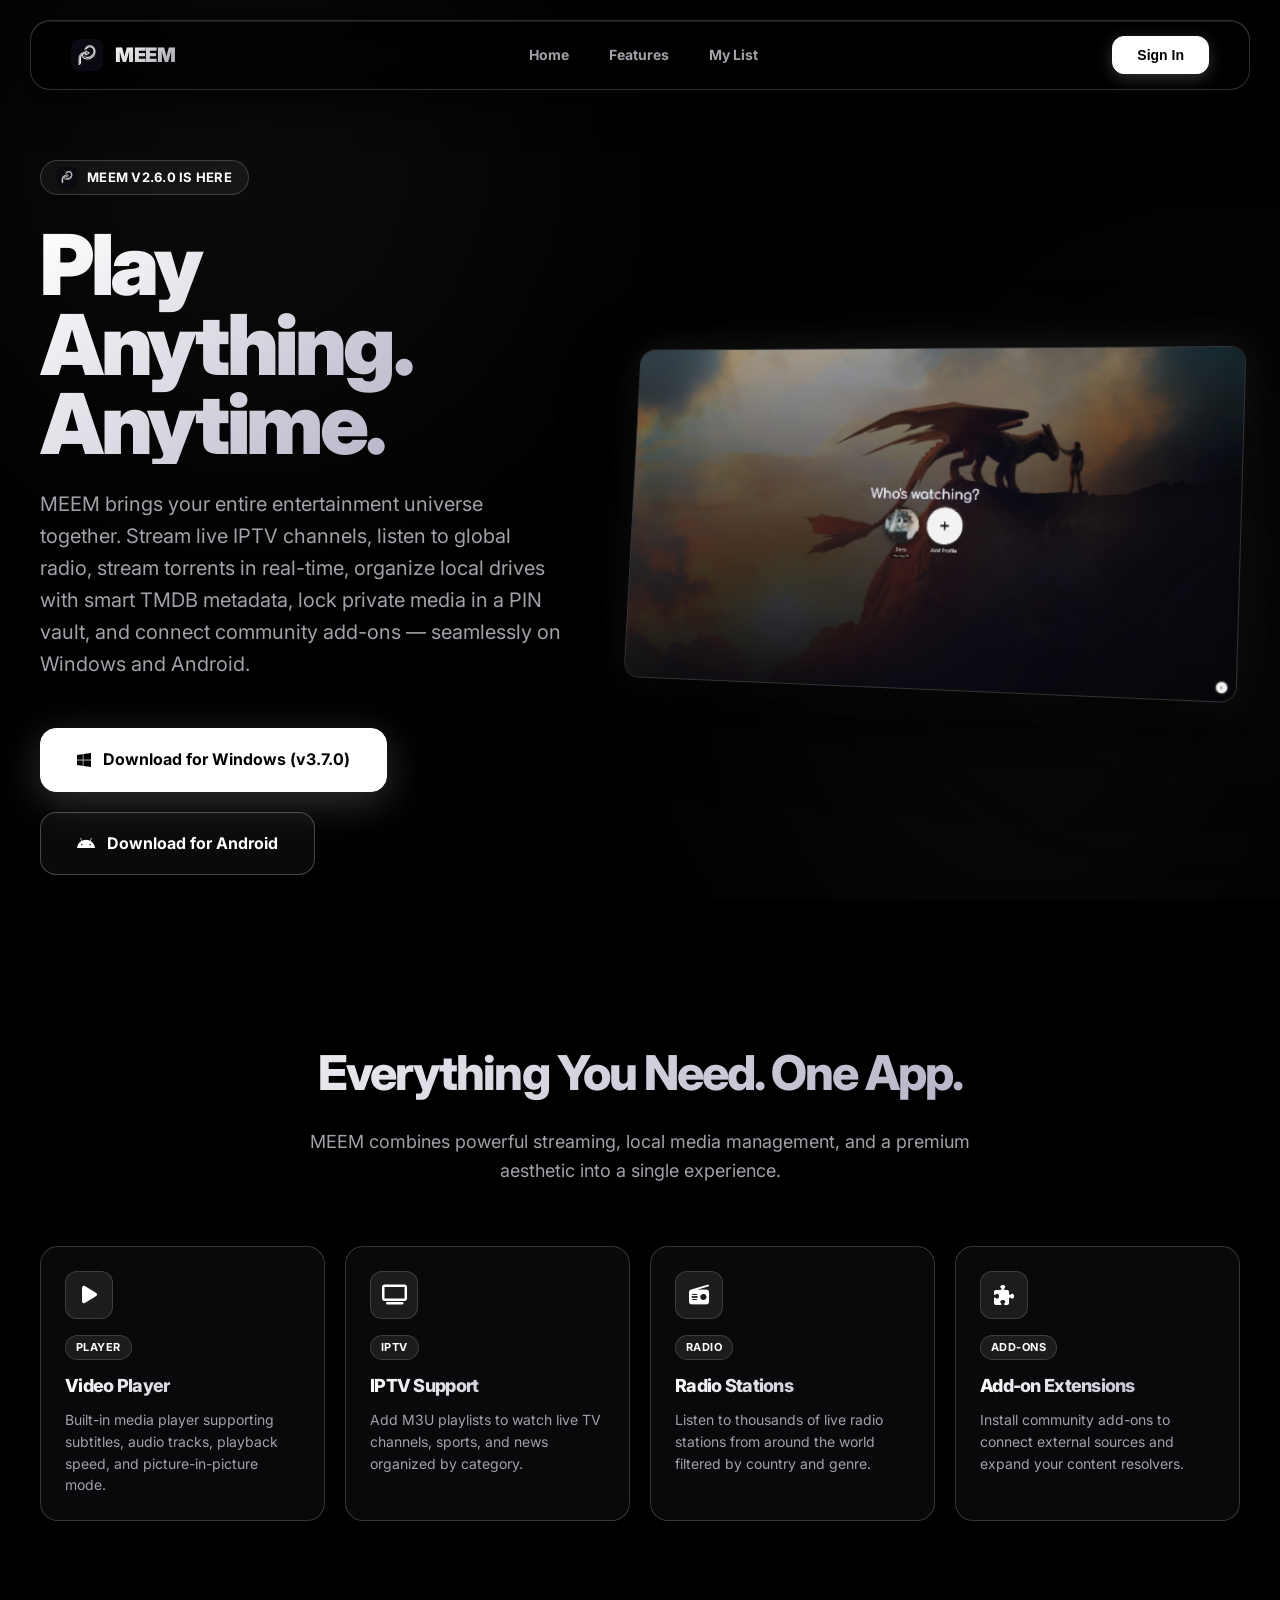
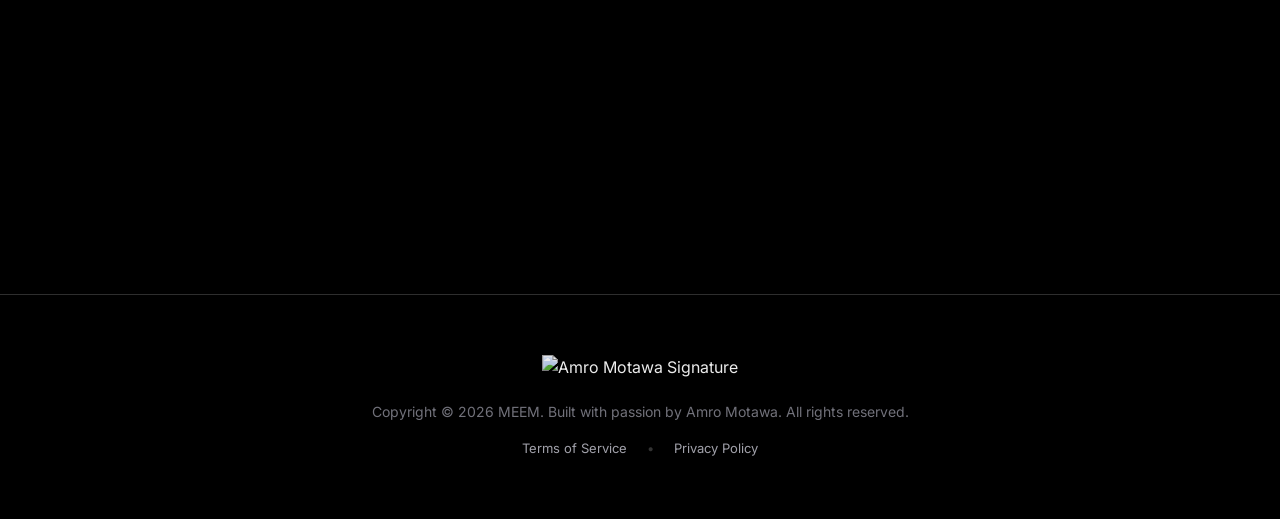
==== index.html @ bf24255a "chore: bump download links to v3.7.0" ====
<!DOCTYPE html>
<html lang="en">
<head>
  <meta charset="UTF-8">
  <meta name="viewport" content="width=device-width, initial-scale=1.0">
  <title>MEEM — Play Anything. Anytime.</title>
  <meta name="description" content="MEEM is the ultimate personal media hub. Play Anything. Anytime. Stream torrents, discover trending content, manage your local library, and watch anime — all in one premium interface. Download now for Windows and Android.">
  <meta name="robots" content="index, follow">
  
  <!-- Fonts -->
  <link rel="preconnect" href="https://fonts.googleapis.com">
  <link rel="preconnect" href="https://fonts.gstatic.com" crossorigin>
  <link href="https://fonts.googleapis.com/css2?family=Inter:wght@400;500;600;700;800;900&display=swap" rel="stylesheet">
  
  <!-- Icons -->
  <link rel="stylesheet" href="https://cdnjs.cloudflare.com/ajax/libs/font-awesome/6.4.0/css/all.min.css">
  
  <!-- Favicon -->
  <link rel="icon" type="image/x-icon" href="imgs/favicon.ico">
  
  <!-- Styles -->
  <link rel="stylesheet" href="style.css">
  <!-- Supabase JS Library -->
  <script src="https://cdn.jsdelivr.net/npm/@supabase/supabase-js@2"></script>
</head>
<body>

  <!-- Navigation Bar -->
  <nav class="main-nav">
    <div class="container nav-container">
      <div class="nav-brand" id="nav-brand" style="cursor: pointer;">
        <img src="imgs/appicon.png" alt="MEEM Logo" class="nav-logo">
        <span>MEEM</span>
      </div>
      <div class="nav-links" id="nav-links">
        <a href="#hero">Home</a>
        <a href="#features">Features</a>
        <a href="#mylist-section" id="nav-mylist-link">My List</a>
        <a href="#addons-section" id="nav-addons-link" style="display: none;">Addons</a>
        <a href="#admin-panel-section" id="nav-admin-link" style="display: none;">Admin Panel</a>
      </div>
      <div class="nav-auth" id="nav-auth-container">
        <button class="btn-nav-primary" id="btn-login-nav">Sign In</button>
      </div>
    </div>
  </nav>

  <!-- Background Mesh -->
  <div class="background-canvas">
    <div class="blob blob-1"></div>
    <div class="blob blob-2"></div>
    <div class="blob blob-3"></div>
  </div>

  <!-- Hero Section -->
  <section class="hero" id="hero">
    <div class="container hero-container">
      <div class="hero-content">
        <div class="app-badge">
          <img src="imgs/appicon.png" alt="MEEM Logo" class="badge-icon">
          <span id="app-version-badge">MEEM V2.6.0 IS HERE</span>
        </div>
        <h1 class="hero-title">Play Anything.<br>Anytime.</h1>
        <p class="hero-subtitle">
          MEEM brings your entire entertainment universe together. Stream live IPTV channels, listen to global radio, stream torrents in real-time, organize local drives with smart TMDB metadata, lock private media in a PIN vault, and connect community add-ons — seamlessly on Windows and Android.
        </p>
        
        <div class="hero-actions">
          <a href="https://github.com/amromotaw3/MEEM-Landing/releases/download/v3.7.0/MEEM-Setup-3.7.0.exe" class="btn btn-primary download-link" id="download-win">
            <i class="fa-brands fa-windows"></i> Download for Windows (v3.7.0)
          </a>
          <a href="https://github.com/amromotaw3/MEEM-Landing/releases/download/v3.7.0/MEEM-3.7.0.apk" class="btn btn-secondary download-link" id="download-android">
            <i class="fa-brands fa-android"></i>
            Download for Android
          </a>
        </div>
      </div>
      
      <div class="hero-visual">
        <div class="dashboard-showcase">
          <div class="showcase-glow"></div>
          
          <div class="showcase-screen" id="showcase-screen">
            <!-- Desktop Screen View -->
            <div class="screen-view active" id="view-desktop">
              <img src="imgs/Screenshot 2026.png" id="app-screenshot" alt="MediaVault Desktop Interface" class="app-screenshot">
              <div class="screen-reflection"></div>
            </div>
            
            <!-- Mobile Screen View -->
            <div class="screen-view" id="view-mobile" style="display: none;">
              <div class="mobile-frame-container">
                <img src="imgs/mobile_image.png" alt="MediaVault Mobile Interface" class="mobile-screenshot">
                <div class="screen-reflection"></div>
              </div>
            </div>
          </div>
          
          <!-- decorative visuals removed to simplify hero -->
        </div>
      </div>
    </div>
  </section>

  <!-- Features Section -->
  <section class="features" id="features">
    <div class="container">
      <div class="section-header">
        <h2 class="section-title">Everything You Need. One App.</h2>
        <p class="section-desc">MEEM combines powerful streaming, local media management, and a premium aesthetic into a single experience.</p>
      </div>

      <div class="features-grid">
        
        <!-- Feature 1: Video Player -->
        <div class="feature-card">
          <div class="feature-icon"><i class="fa-solid fa-play"></i></div>
          <span class="feature-tag">Player</span>
          <h3 class="feature-title">Video Player</h3>
          <p class="feature-text">Built-in media player supporting subtitles, audio tracks, playback speed, and picture-in-picture mode.</p>
        </div>

        <!-- Feature 2: IPTV -->
        <div class="feature-card">
          <div class="feature-icon"><i class="fa-solid fa-tv"></i></div>
          <span class="feature-tag">IPTV</span>
          <h3 class="feature-title">IPTV Support</h3>
          <p class="feature-text">Add M3U playlists to watch live TV channels, sports, and news organized by category.</p>
        </div>

        <!-- Feature 3: Live Radio -->
        <div class="feature-card">
          <div class="feature-icon"><i class="fa-solid fa-radio"></i></div>
          <span class="feature-tag">Radio</span>
          <h3 class="feature-title">Radio Stations</h3>
          <p class="feature-text">Listen to thousands of live radio stations from around the world filtered by country and genre.</p>
        </div>

        <!-- Feature 4: Add-ons -->
        <div class="feature-card">
          <div class="feature-icon"><i class="fa-solid fa-puzzle-piece"></i></div>
          <span class="feature-tag">Add-ons</span>
          <h3 class="feature-title">Add-on Extensions</h3>
          <p class="feature-text">Install community add-ons to connect external sources and expand your content resolvers.</p>
        </div>

        <!-- Feature 5: Local Library -->
        <div class="feature-card">
          <div class="feature-icon"><i class="fa-solid fa-folder-open"></i></div>
          <span class="feature-tag">Library</span>
          <h3 class="feature-title">Local Media Manager</h3>
          <p class="feature-text">Organize your local movies and series with automatic TMDB posters and metadata matching.</p>
        </div>

        <!-- Feature 6: Privacy Vault -->
        <div class="feature-card">
          <div class="feature-icon"><i class="fa-solid fa-lock"></i></div>
          <span class="feature-tag">Vault</span>
          <h3 class="feature-title">Private Vault</h3>
          <p class="feature-text">Hide private folders and personal media files behind a PIN-protected section.</p>
        </div>

        <!-- Feature 7: Downloader & Torrents -->
        <div class="feature-card">
          <div class="feature-icon"><i class="fa-solid fa-download"></i></div>
          <span class="feature-tag">Downloads</span>
          <h3 class="feature-title">Downloads & Torrents</h3>
          <p class="feature-text">Download direct video links or stream torrent files without needing external applications.</p>
        </div>

        <!-- Feature 8: Profiles -->
        <div class="feature-card">
          <div class="feature-icon"><i class="fa-solid fa-users"></i></div>
          <span class="feature-tag">Profiles</span>
          <h3 class="feature-title">Multiple Profiles</h3>
          <p class="feature-text">Create separate profiles with independent watch histories, settings, and custom avatars.</p>
        </div>

      </div>
    </div>
  </section>

  <!-- My List Section (Only visible when logged in) -->
  <section class="mylist-section" id="mylist-section" style="display: none; padding: 120px 0 80px;">
    <div class="container">
      <div class="mylist-header" style="display: flex; align-items: center; justify-content: space-between; margin-bottom: 35px; flex-wrap: wrap; gap: 20px;">
        <div>
          <h1 style="font-size: 2.2rem; font-weight: 800; color: #fff; margin-bottom: 8px;">My List</h1>
          <p style="color: var(--text-muted, #94a3b8); font-size: 0.95rem;">Manage your saved movies, TV shows, and watch progress synced from MEEM.</p>
        </div>
        <!-- Profile Selector Dropdown -->
        <div id="mylist-profile-selector-wrap" style="display: none;">
          <label style="color: var(--text-muted, #94a3b8); font-size: 0.85rem; margin-right: 10px; font-weight: 600; text-transform: uppercase; letter-spacing: 1px;">PROFILE:</label>
          <select id="mylist-profile-select" class="mylist-profile-select" style="background: rgba(255, 255, 255, 0.08); border: 1px solid rgba(255, 255, 255, 0.15); color: #fff; padding: 10px 18px; border-radius: 10px; font-size: 0.95rem; font-weight: 600; outline: none; cursor: pointer; transition: border-color 0.2s;">
          </select>
        </div>
      </div>

      <!-- Tabs Navigation -->
      <div class="mylist-tabs" style="display: flex; gap: 12px; margin-bottom: 30px; border-bottom: 1px solid rgba(255, 255, 255, 0.08); padding-bottom: 15px; overflow-x: auto;">
        <button class="mylist-tab-btn active" data-tab="watching"><i class="fa-solid fa-play"></i> Continue Watching</button>
        <button class="mylist-tab-btn" data-tab="watchlist"><i class="fa-solid fa-bookmark"></i> Watchlist</button>
        <button class="mylist-tab-btn" data-tab="watched"><i class="fa-solid fa-check-circle"></i> Watched</button>
        <button class="mylist-tab-btn" data-tab="collections"><i class="fa-solid fa-folder-open"></i> Custom Lists</button>
      </div>

      <!-- Tab Content Panes -->
      <div class="mylist-content">
        <div class="mylist-tab-pane active" id="pane-watching">
          <div class="mylist-grid" id="grid-watching"></div>
        </div>
        <div class="mylist-tab-pane" id="pane-watchlist">
          <div class="mylist-grid" id="grid-watchlist"></div>
        </div>
        <div class="mylist-tab-pane" id="pane-watched">
          <div class="mylist-grid" id="grid-watched"></div>
        </div>
        <div class="mylist-tab-pane" id="pane-collections">
          <div id="container-collections"></div>
        </div>
      </div>
    </div>
  </section>

  <!-- Addons Section (Only visible when logged in) -->
  <section class="addons-section" id="addons-section" style="display: none;">
    <div class="container">
      <div class="section-header">
        <h2 class="section-title">MEEM Addons</h2>
        <p class="section-desc">Unlock unlimited content sources with these compatible addons. Click install to copy or load them directly into your MEEM app.</p>
      </div>
      <div class="addons-grid" id="addons-grid">
        <!-- Addons will be loaded dynamically here -->
      </div>
    </div>
  </section>

  <!-- Admin Panel Section (Only visible to admins) -->
  <section class="admin-panel" id="admin-panel-section" style="display: none;">
    <div class="container">
      <div class="section-header">
        <h2 class="section-title">Admin Control Panel</h2>
        <p class="section-desc">Manage all users, edit subscription validity, max active devices, ban accounts, and manage MEEM Addons.</p>
      </div>
      
      <div class="admin-container">
        <div class="admin-sidebar">
          <button class="admin-nav-btn active" data-tab="users-tab"><i class="fa-solid fa-users"></i> Users & Subscriptions</button>
          <button class="admin-nav-btn" data-tab="addons-tab"><i class="fa-solid fa-puzzle-piece"></i> Manage Addons</button>
          <button class="admin-nav-btn admin-copy-btn" id="btn-copy-callback"><i class="fa-solid fa-copy"></i> Copy Callback Link</button>
        </div>
        
        <div class="admin-content">
          <!-- Users Tab -->
          <div class="admin-tab-content active" id="users-tab">
            <div class="admin-card">
              <div class="admin-card-header" style="display: flex; justify-content: space-between; align-items: center; margin-bottom: 20px; border-bottom: 1px solid var(--glass-border); padding-bottom: 15px;">
                <h3 style="background: none; -webkit-text-fill-color: initial; color: #fff;">Registered Users</h3>
                <span class="admin-badge" id="user-count" style="background: rgba(255, 255, 255, 0.1); color: var(--accent); padding: 4px 12px; border-radius: 100px; font-size: 13px; font-weight: 700;">0 Users</span>
              </div>
              <div class="table-responsive">
                <table class="admin-table">
                  <thead>
                    <tr>
                      <th>Email</th>
                      <th>Role</th>
                      <th>Max Devices</th>
                      <th>Subscription Expiry</th>
                      <th>Status</th>
                      <th>Actions</th>
                    </tr>
                  </thead>
                  <tbody id="users-table-body">
                    <!-- Populated dynamically -->
                  </tbody>
                </table>
              </div>
            </div>
          </div>
          
          <!-- Addons Tab -->
          <div class="admin-tab-content" id="addons-tab">
            <div class="admin-grid-layout" style="display: grid; grid-template-columns: 1.2fr 1.8fr; gap: 30px;">
              <!-- Add Addon Form -->
              <div class="admin-card">
                <h3 style="background: none; -webkit-text-fill-color: initial; color: #fff; margin-bottom: 20px; border-bottom: 1px solid var(--glass-border); padding-bottom: 15px;">Add MEEM Addon</h3>
                <form id="add-addon-form">
                  <div class="form-group" style="margin-bottom: 15px;">
                    <label for="addon-manifest-url" style="display: block; font-size: 13px; color: var(--text-secondary); margin-bottom: 8px; font-weight: 600;">Manifest JSON URL</label>
                    <div style="display: flex; gap: 10px;">
                      <input type="url" id="addon-manifest-url" class="form-control" placeholder="https://addon-domain/manifest.json" required style="flex: 1; background: rgba(255,255,255,0.03); border: 1px solid var(--glass-border); color: #fff; padding: 12px; border-radius: 8px; outline: none; font-size: 14px;">
                      <button type="button" class="btn btn-secondary" id="btn-fetch-addon" style="padding: 12px 18px; border-radius: 8px; font-size: 13px; font-weight: 600;">Fetch</button>
                    </div>
                  </div>
                  
                  <div class="form-group" style="margin-bottom: 15px;">
                    <label for="addon-name" style="display: block; font-size: 13px; color: var(--text-secondary); margin-bottom: 8px; font-weight: 600;">Addon Name</label>
                    <input type="text" id="addon-name" class="form-control" placeholder="Fetched automatically or type here" required style="width: 100%; background: rgba(255,255,255,0.03); border: 1px solid var(--glass-border); color: #fff; padding: 12px; border-radius: 8px; outline: none; font-size: 14px;">
                  </div>
                  
                  <div class="form-group" style="margin-bottom: 15px;">
                    <label for="addon-description" style="display: block; font-size: 13px; color: var(--text-secondary); margin-bottom: 8px; font-weight: 600;">Description</label>
                    <textarea id="addon-description" class="form-control" placeholder="Fetched automatically or type here" rows="3" style="width: 100%; background: rgba(255,255,255,0.03); border: 1px solid var(--glass-border); color: #fff; padding: 12px; border-radius: 8px; outline: none; font-size: 14px; font-family: inherit; resize: vertical;"></textarea>
                  </div>
                  
                  <div class="form-group" style="margin-bottom: 20px;">
                    <label for="addon-logo-url" style="display: block; font-size: 13px; color: var(--text-secondary); margin-bottom: 8px; font-weight: 600;">Logo / Icon URL</label>
                    <input type="url" id="addon-logo-url" class="form-control" placeholder="Fetched automatically or type image URL" style="width: 100%; background: rgba(255,255,255,0.03); border: 1px solid var(--glass-border); color: #fff; padding: 12px; border-radius: 8px; outline: none; font-size: 14px;">
                  </div>
                  
                  <button type="submit" class="btn btn-primary" style="width: 100%; justify-content: center; padding: 14px; border-radius: 12px;">Add Addon</button>
                </form>
              </div>
              
              <!-- Addons List -->
              <div class="admin-card">
                <h3 style="background: none; -webkit-text-fill-color: initial; color: #fff; margin-bottom: 20px; border-bottom: 1px solid var(--glass-border); padding-bottom: 15px;">Active Addons</h3>
                <div class="admin-addons-list" id="admin-addons-list" style="display: flex; flex-direction: column; gap: 15px; max-height: 500px; overflow-y: auto; padding-right: 5px;">
                  <!-- Populated dynamically -->
                </div>
              </div>
            </div>
          </div>
        </div>
      </div>
    </section>

    <!-- Auth Modal -->
    <div class="auth-overlay" id="auth-modal" style="display: none;">
      <div class="auth-card">
        <button class="auth-close-btn" id="auth-close-btn"><i class="fa-solid fa-times"></i></button>
        <div class="auth-brand">
          <img src="imgs/appicon.png" alt="MEEM Logo" class="auth-logo-img" style="width: 60px; height: 60px; margin-bottom: 15px; border-radius: 12px; box-shadow: 0 8px 24px rgba(255, 255, 255, 0.2);">
          <h2 class="auth-title" id="auth-modal-title">Welcome to MEEM</h2>
          <p class="auth-subtitle" id="auth-modal-subtitle">Sign in to sync your library, manage your private vault, and explore addons.</p>
        </div>
        <div class="auth-tabs" id="auth-tabs">
          <button class="auth-tab active" data-mode="login">Sign In</button>
          <button class="auth-tab" data-mode="register">Create Account</button>
        </div>
        <form id="auth-form">
          <div class="auth-field" id="auth-username-field" style="display: none;">
            <label class="auth-label" for="auth-username">Username</label>
            <div class="auth-input-wrap">
              <i class="fa-regular fa-user"></i>
              <input type="text" id="auth-username" class="auth-input" placeholder="Your username">
            </div>
          </div>
          <div class="auth-field">
            <label class="auth-label" for="auth-email">Email</label>
            <div class="auth-input-wrap">
              <i class="fa-regular fa-envelope"></i>
              <input type="email" id="auth-email" class="auth-input" placeholder="you@example.com" required>
            </div>
          </div>
          <div class="auth-field">
            <label class="auth-label" for="auth-password">Password</label>
            <div class="auth-input-wrap">
              <i class="fa-solid fa-lock"></i>
              <input type="password" id="auth-password" class="auth-input" placeholder="••••••••" required>
            </div>
          </div>
          <button type="submit" class="auth-submit" id="auth-submit-btn">Sign In</button>
        </form>
        <form id="auth-otp-form" style="display: none;">
          <div class="auth-field">
            <label class="auth-label" for="auth-otp-code">Verification Code</label>
            <div class="auth-input-wrap">
              <i class="fa-solid fa-key"></i>
              <input type="text" id="auth-otp-code" class="auth-input" placeholder="6-digit code" required>
            </div>
            <p style="font-size: 12px; color: var(--text-secondary); margin-top: 8px;">Enter the code we sent to your email.</p>
          </div>
          <button type="submit" class="auth-submit" id="auth-otp-submit-btn">Verify & Login</button>
        </form>
        <div style="margin-top: 15px; border-top: 1px solid var(--glass-border); padding-top: 15px; display: flex; gap: 10px;">
          <button id="oauth-google" class="oauth-btn oauth-google"><i class="fa-brands fa-google"></i> Google</button>
          <button id="oauth-discord" class="oauth-btn oauth-discord"><i class="fa-brands fa-discord"></i> Discord</button>
        </div>
        <button type="button" id="btn-auth-back" class="btn-auth-back">Back</button>
        <div class="auth-msg" id="auth-msg"></div>
      </div>
    </div>

    <!-- Edit User Modal (Admin only) -->
    <div class="auth-overlay" id="edit-user-modal" style="display: none;">
      <div class="auth-card" style="max-width: 500px;">
        <button class="auth-close-btn" id="edit-user-close-btn"><i class="fa-solid fa-times"></i></button>
        <div class="auth-brand" style="margin-bottom: 20px;">
          <h2 class="auth-title">Edit User Account</h2>
          <p class="auth-subtitle" id="edit-user-email" style="color: var(--accent); font-weight: 600; margin-top: 5px;"></p>
        </div>
        <form id="edit-user-form">
          <input type="hidden" id="edit-user-id">
          
          <div class="form-group" style="margin-bottom: 15px;">
            <label for="edit-user-role" style="display: block; font-size: 13px; color: var(--text-secondary); margin-bottom: 8px; font-weight: 600;">Role</label>
            <select id="edit-user-role" class="form-control" style="width: 100%; background: #15151c; border: 1px solid var(--glass-border); color: #fff; padding: 12px; border-radius: 8px; outline: none; font-size: 14px;">
              <option value="user">User</option>
              <option value="admin">Admin</option>
            </select>
          </div>
          
          <div class="form-group" style="margin-bottom: 15px;">
            <label for="edit-user-max-devices" style="display: block; font-size: 13px; color: var(--text-secondary); margin-bottom: 8px; font-weight: 600;">Max Active Devices</label>
            <input type="number" id="edit-user-max-devices" class="form-control" min="1" max="9999" required style="width: 100%; background: #15151c; border: 1px solid var(--glass-border); color: #fff; padding: 12px; border-radius: 8px; outline: none; font-size: 14px;">
          </div>
          
          <div class="form-group" style="margin-bottom: 20px;">
            <label for="edit-user-expiry" style="display: block; font-size: 13px; color: var(--text-secondary); margin-bottom: 8px; font-weight: 600;">Subscription Expires At</label>
            <input type="datetime-local" id="edit-user-expiry" class="form-control" required style="width: 100%; background: #15151c; border: 1px solid var(--glass-border); color: #fff; padding: 12px; border-radius: 8px; outline: none; font-size: 14px;">
            <div class="quick-date-buttons" style="display: flex; gap: 10px; margin-top: 10px;">
              <button type="button" class="btn-quick-date" data-days="30" style="flex: 1; background: rgba(255,255,255,0.03); border: 1px solid var(--glass-border); color: #fff; padding: 8px; border-radius: 6px; font-size: 12px; cursor: pointer; transition: var(--transition-smooth);">+30 Days</button>
              <button type="button" class="btn-quick-date" data-days="365" style="flex: 1; background: rgba(255,255,255,0.03); border: 1px solid var(--glass-border); color: #fff; padding: 8px; border-radius: 6px; font-size: 12px; cursor: pointer; transition: var(--transition-smooth);">+1 Year</button>
              <button type="button" class="btn-quick-date" data-days="0" style="flex: 1; background: rgba(239, 68, 68, 0.1); border: 1px solid rgba(239, 68, 68, 0.2); color: #f87171; padding: 8px; border-radius: 6px; font-size: 12px; cursor: pointer; transition: var(--transition-smooth);">Expire Now</button>
            </div>
          </div>
          
          <button type="submit" class="btn btn-primary" style="width: 100%; justify-content: center; padding: 14px; border-radius: 12px;">Save Changes</button>
        </form>
      </div>
    </div>

    <!-- Ban Details / Device Selection Modal -->
    <div class="auth-overlay" id="ban-modal" style="display: none;">
      <div class="auth-card" style="max-width: 500px;">
        <button class="auth-close-btn" id="ban-close-btn"><i class="fa-solid fa-times"></i></button>
        <div class="auth-brand" style="margin-bottom: 20px;">
          <h2 class="auth-title"><i class="fa-solid fa-ban" style="color: #ef4444; margin-right: 10px;"></i> Ban User & Devices</h2>
          <p class="auth-subtitle">Choose which devices of <span id="ban-user-email" style="color: var(--accent); font-weight: bold;"></span> you want to add to the global blacklist.</p>
        </div>
        
        <form id="ban-devices-form">
          <input type="hidden" id="ban-target-user-id">
          
          <div class="form-group" style="margin-bottom: 20px;">
            <label style="display: block; font-size: 13px; color: var(--text-secondary); margin-bottom: 12px; font-weight: 600;">Select Devices to Blacklist:</label>
            <div id="ban-devices-list" style="display: flex; flex-direction: column; gap: 10px; max-height: 200px; overflow-y: auto; padding: 10px; background: rgba(0,0,0,0.2); border-radius: 8px; border: 1px solid var(--glass-border);">
              <!-- Populated dynamically -->
            </div>
          </div>
          
          <div class="form-group" style="margin-bottom: 20px;">
            <label for="ban-reason" style="display: block; font-size: 13px; color: var(--text-secondary); margin-bottom: 8px; font-weight: 600;">Reason for Ban</label>
            <input type="text" id="ban-reason" class="form-control" placeholder="e.g. Sharing account, abusive behavior" style="width: 100%; background: #15151c; border: 1px solid var(--glass-border); color: #fff; padding: 12px; border-radius: 8px; outline: none; font-size: 14px;">
          </div>
          
          <div style="display: flex; gap: 15px;">
            <button type="button" class="btn btn-secondary" id="btn-ban-select-all" style="flex: 1; justify-content: center; font-size: 13px; padding: 10px; background: rgba(255,255,255,0.05); border: 1px solid var(--glass-border); color: #fff; border-radius: 8px; cursor: pointer;">Select All</button>
            <button type="button" class="btn btn-secondary" id="btn-ban-select-none" style="flex: 1; justify-content: center; font-size: 13px; padding: 10px; background: rgba(255,255,255,0.05); border: 1px solid var(--glass-border); color: #fff; border-radius: 8px; cursor: pointer;">Deselect All</button>
          </div>
          
          <button type="submit" class="btn btn-primary" style="width: 100%; justify-content: center; padding: 14px; border-radius: 12px; background: #ef4444; border-color: #ef4444; margin-top: 20px; box-shadow: 0 10px 30px rgba(239, 68, 68, 0.2); color: #fff;">Confirm Ban & Blacklist</button>
        </form>
      </div>
    </div>

    <!-- Toast Container -->
    <div id="toast-container" style="position: fixed; bottom: 30px; right: 30px; z-index: 10000; display: flex; flex-direction: column; gap: 10px; pointer-events: none;"></div>

  <!-- Footer -->
  <footer>
    <div class="container">
      <img src="imgs/signature_w.png" alt="Amro Motawa Signature" class="footer-signature">
      <p class="copyright">Copyright © 2026 MEEM. Built with passion by Amro Motawa. All rights reserved.</p>
      <div style="margin-top: 15px; display: flex; justify-content: center; gap: 20px; font-size: 13px;">
        <a href="terms/" style="color: var(--text-secondary); text-decoration: none; transition: color 0.2s;">Terms of Service</a>
        <span style="color: rgba(255,255,255,0.2);">•</span>
        <a href="privacy/" style="color: var(--text-secondary); text-decoration: none; transition: color 0.2s;">Privacy Policy</a>
      </div>
    </div>
  </footer>

  <!-- Scripts -->
  <script src="script.js"></script>
</body>
</html>
---- style.css ----
:root {
  --font-main: 'Inter', system-ui, -apple-system, sans-serif;
  --bg-dark: #000000;
  --bg-surface: #09090b;
  --accent: #ffffff;
  --accent-secondary: #ffffff;
  --text-primary: #ffffff;
  --text-secondary: #a1a1aa;
  --text-muted: #71717a;
  --glass: rgba(255, 255, 255, 0.03);
  --glass-border: rgba(255, 255, 255, 0.18);
  --radius-lg: 24px;
  --transition-smooth: all 0.6s cubic-bezier(0.16, 1, 0.3, 1);
  --nav-height: 80px;
}

html {
  scroll-behavior: smooth;
}

* {
  margin: 0;
  padding: 0;
  box-sizing: border-box;
  -webkit-font-smoothing: antialiased;
}

body {
  background-color: var(--bg-dark);
  color: var(--text-primary);
  font-family: var(--font-main);
  overflow-x: hidden;
  line-height: 1.6;
}

/* ═══ Navigation ═══ */
.main-nav {
  position: fixed;
  top: 20px;
  left: 50%;
  transform: translateX(-50%);
  width: calc(100% - 60px);
  max-width: 1400px;
  height: 70px;
  z-index: 1000;
  background: rgba(0, 0, 0, 0.7);
  backdrop-filter: blur(25px);
  -webkit-backdrop-filter: blur(25px);
  border: 1px solid rgba(255, 255, 255, 0.18);
  border-radius: 20px;
  box-shadow: 0 10px 40px rgba(0, 0, 0, 0.8), inset 0 1px 0 rgba(255, 255, 255, 0.1);
  transition: var(--transition-smooth);
}

.nav-container {
  height: 100%;
  display: flex;
  align-items: center;
  justify-content: space-between;
  padding: 0 25px;
  width: 100%;
}

.nav-brand {
  display: flex;
  align-items: center;
  gap: 12px;
  font-weight: 900;
  font-size: 20px;
  letter-spacing: -0.02em;
  cursor: pointer;
}

.nav-brand span {
  background: linear-gradient(135deg, #fff 0%, #a1a1aa 100%);
  -webkit-background-clip: text;
  background-clip: text;
  -webkit-text-fill-color: transparent;
}

.nav-logo {
  height: 32px;
  width: 32px;
  border-radius: 8px;
  box-shadow: 0 4px 10px rgba(0, 0, 0, 0.3);
}

.nav-links {
  display: flex;
  gap: 40px;
}

.nav-links a {
  text-decoration: none;
  color: var(--text-secondary);
  font-size: 14px;
  font-weight: 700;
  transition: var(--transition-smooth);
  position: relative;
}

.nav-links a:hover {
  color: #fff;
}

.nav-links a::after {
  content: '';
  position: absolute;
  bottom: -6px;
  left: 50%;
  width: 0;
  height: 2px;
  background: var(--accent-secondary);
  transition: var(--transition-smooth);
  border-radius: 2px;
  transform: translateX(-50%);
}

.nav-links a:hover::after {
  width: 20px;
}

.btn-nav-primary {
  background: #ffffff;
  color: #000000;
  padding: 10px 24px;
  border-radius: 12px;
  border: 1.5px solid #ffffff;
  text-decoration: none;
  font-size: 14px;
  font-weight: 700;
  cursor: pointer;
  transition: var(--transition-smooth);
  box-shadow: 0 4px 15px rgba(255, 255, 255, 0.2);
}

.btn-nav-primary:hover {
  background: #f4f4f5;
  transform: translateY(-2px);
  box-shadow: 0 8px 25px rgba(255, 255, 255, 0.35);
}

/* ═══ Background Mesh Gradients ═══ */
.background-canvas {
  position: fixed;
  top: 0;
  left: 0;
  width: 100%;
  height: 100%;
  z-index: -1;
  overflow: hidden;
  background: #000000;
}

.blob {
  position: absolute;
  width: 80%;
  height: 80%;
  pointer-events: none;
  filter: blur(80px);
  will-change: transform;
}

.blob-1 { 
  top: -20%; left: -20%; 
  background: radial-gradient(circle, rgba(255, 255, 255, 0.05) 0%, transparent 70%); 
  animation: splashOrbit 8s infinite ease-in-out;
}
.blob-2 { 
  bottom: -20%; right: -20%; 
  background: radial-gradient(circle, rgba(255, 255, 255, 0.04) 0%, transparent 70%); 
  animation: splashOrbit 12s infinite ease-in-out reverse;
}
.blob-3 { 
  top: 20%; right: -30%; 
  width: 70%; height: 70%;
  background: radial-gradient(circle, rgba(255, 255, 255, 0.03) 0%, transparent 70%); 
  filter: blur(90px);
  animation: splashOrbit 10s infinite linear;
}

@keyframes splashOrbit {
  0%,
  100% {
    transform: translate(0, 0) scale(1) rotate(0deg);
  }
  25% {
    transform: translate(15%, 10%) scale(1.1) rotate(5deg);
  }
  50% {
    transform: translate(-10%, 20%) scale(0.9) rotate(-5deg);
  }
  75% {
    transform: translate(-15%, -5%) scale(1.05) rotate(3deg);
  }
}

/* ═══ Typography & Shared ═══ */
h1, h2, h3 {
  font-weight: 800;
  letter-spacing: -0.04em;
  background: linear-gradient(135deg, #fff 0%, #a0a0b8 100%);
  -webkit-background-clip: text;
  background-clip: text;
  -webkit-text-fill-color: transparent;
}

.container {
  max-width: 1600px;
  margin: 0 auto;
  padding: 0 40px;
}

/* ═══ Hero Section ═══ */
.hero {
  min-height: auto;
  display: flex;
  align-items: center;
  justify-content: center;
  padding: 160px 0 80px 0;
  position: relative;
  overflow: hidden; /* Prevent horizontal overflow from enlarged mockup */
}

.hero-container {
  display: flex;
  align-items: center;
  gap: 40px;
  width: 100%;
}

.hero-content {
  flex: 1;
  z-index: 10;
  display: flex;
  flex-direction: column;
  align-items: flex-start;
  text-align: left;
  max-width: 720px;
  padding: 0;
}

.hero-title {
  font-size: 84px;
  line-height: 0.95;
  margin-bottom: 24px;
  font-weight: 900;
}

.hero-subtitle {
  font-size: 20px;
  color: var(--text-secondary);
  max-width: 550px;
  margin-bottom: 48px;
  font-weight: 400;
  text-align: left;
}

.hero-visual {
  flex: 1.2;
  position: relative;
  z-index: 10;
  display: block;
}

.hero-actions {
  display: flex;
  gap: 20px;
  flex-wrap: wrap;
  justify-content: flex-start;
}

.app-badge {
  display: inline-flex;
  align-items: center;
  gap: 10px;
  background: rgba(255, 255, 255, 0.05);
  border: 1px solid var(--glass-border);
  padding: 6px 16px;
  border-radius: 100px;
  font-size: 13px;
  font-weight: 700;
  letter-spacing: 0.02em;
  margin-bottom: 30px;
  color: var(--accent);
  text-transform: uppercase;
  transition: var(--transition-smooth);
}

.badge-icon {
  width: 20px;
  height: 20px;
  border-radius: 5px;
  box-shadow: 0 2px 8px rgba(0, 0, 0, 0.4);
}

.app-badge:hover {
  background: rgba(255, 255, 255, 0.06);
  border-color: var(--accent);
}


.hero-title {
  font-size: 84px;
  line-height: 0.95;
  margin-bottom: 24px;
}

.hero-subtitle {
  font-size: 20px;
  color: var(--text-secondary);
  max-width: 550px;
  margin-bottom: 48px;
  font-weight: 400;
}

.hero-actions {
  display: flex;
  gap: 20px;
  flex-wrap: wrap;
}

.btn {
  display: inline-flex;
  align-items: center;
  gap: 12px;
  padding: 18px 36px;
  border-radius: 16px;
  font-weight: 700;
  text-decoration: none;
  transition: var(--transition-smooth);
  font-size: 16px;
  cursor: pointer;
}

.btn-primary {
  background: #ffffff;
  color: #000000;
  border: 1.5px solid #ffffff;
  box-shadow: 0 10px 40px rgba(255, 255, 255, 0.2);
  position: relative;
  overflow: hidden;
}

.btn-primary::after {
  content: '';
  position: absolute;
  top: 0; left: -100%; width: 100%; height: 100%;
  background: linear-gradient(90deg, transparent, rgba(0,0,0,0.1), transparent);
  transition: 0.5s;
}

.btn-primary:hover::after {
  left: 100%;
}

.btn-primary:hover {
  transform: translateY(-5px);
  box-shadow: 0 15px 50px rgba(255, 255, 255, 0.35);
  background: #f4f4f5;
  color: #000000;
}

.btn-secondary {
  background: rgba(255, 255, 255, 0.04);
  border: 1px solid rgba(255, 255, 255, 0.25);
  color: #ffffff;
  backdrop-filter: blur(10px);
}

.btn-secondary:hover {
  background: rgba(255, 255, 255, 0.12);
  border-color: rgba(255, 255, 255, 0.4);
  transform: translateY(-5px);
}

.hero-visual {
  flex: 1.2;
  position: relative;
  display: flex;
  justify-content: flex-end;
  perspective: 2000px;
}

/* Place the visual (screenshot) on the left while keeping text centered */
.hero-visual {
  position: relative;
  left: auto;
  top: auto;
  transform: none;
  width: 100%;
  max-width: 900px;
  display: block;
  margin: 0 auto;
  pointer-events: auto;
  z-index: 6;
}

.dashboard-showcase {
  pointer-events: auto; /* re-enable interactions on the actual showcase */
}

.hero-img-wrap {
  position: relative;
  width: 100%;
  display: flex;
  justify-content: flex-end;
  animation: heroSlideIn 1.2s cubic-bezier(0.16, 1, 0.3, 1) forwards;
}

@keyframes heroSlideIn {
  from { opacity: 0; transform: translateX(100px); }
  to { opacity: 1; transform: translateX(0); }
}

/* ═══ Shimmer & Glow Animations ═══ */
@keyframes shimmer {
  0% { transform: translateX(-100%) rotate(30deg); }
  100% { transform: translateX(200%) rotate(30deg); }
}

/* ═══ Dashboard Showcase ═══ */
.dashboard-showcase {
  position: relative;
  width: 100%;
  max-width: 900px;
  margin: 0 auto;
  z-index: 6;
  animation: heroSlideIn 1.2s cubic-bezier(0.16, 1, 0.3, 1) forwards;
}

.showcase-screen {
  max-width: 100%;
  width: 100%;
  z-index: 4; /* ensure the image sits behind text */
}

.showcase-glow {
  position: absolute;
  top: 10%; left: 15%; width: 70%; height: 70%;
  background: radial-gradient(circle, rgba(255, 255, 255, 0.12) 0%, rgba(255, 255, 255, 0.03) 60%, transparent 100%);
  filter: blur(60px);
  z-index: 1;
  pointer-events: none;
  animation: glowPulse 4s infinite alternate;
}

.showcase-screen {
  position: relative;
  z-index: 5;
  transform: perspective(2000px) rotateY(-16deg) rotateX(5deg) rotateZ(1deg);
  transform-style: preserve-3d;
  border-radius: 16px;
  border: 1px solid rgba(255, 255, 255, 0.2);
  box-shadow: 0 30px 80px rgba(0,0,0,0.9), 0 0 40px rgba(255, 255, 255, 0.1);
  background: #000;
  transition: transform 0.5s ease, box-shadow 0.5s ease;
  overflow: hidden;
}

.dashboard-showcase:hover .showcase-screen {
  transform: perspective(2000px) rotateY(-8deg) rotateX(3deg) rotateZ(0.5deg);
  box-shadow: 0 30px 90px rgba(0,0,0,0.95), 0 0 60px rgba(255, 255, 255, 0.18);
}

.app-screenshot {
  width: 100%;
  height: auto;
  display: block;
  filter: brightness(0.95);
}

.screen-reflection {
  position: absolute;
  top: 0; left: 0; right: 0; bottom: 0;
  background: linear-gradient(135deg, rgba(255,255,255,0.15) 0%, rgba(255,255,255,0.02) 40%, transparent 60%);
  pointer-events: none;
}

.floating-panel {
  position: absolute;
  background: rgba(10, 10, 10, 0.75);
  backdrop-filter: blur(20px);
  -webkit-backdrop-filter: blur(20px);
  border: 1px solid rgba(255,255,255,0.18);
  padding: 12px 18px;
  border-radius: 14px;
  box-shadow: 0 15px 35px rgba(0,0,0,0.6);
  display: flex;
  align-items: center;
  gap: 12px;
  z-index: 20;
  animation: float-slow 6s infinite alternate;
  transition: all 0.3s cubic-bezier(0.16, 1, 0.3, 1);
}

.panel-left-1 { top: 10%; left: -12%; animation-delay: 0s; }
.panel-left-2 { top: 40%; left: -16%; animation-delay: -2s; }
.panel-left-3 { top: 70%; left: -12%; animation-delay: -4s; }

.panel-right-1 { top: 10%; right: -12%; animation-delay: -1s; }
.panel-right-2 { top: 40%; right: -16%; animation-delay: -3s; }
.panel-right-3 { top: 70%; right: -12%; animation-delay: -5s; }

.floating-panel:hover {
  background: rgba(15, 15, 15, 0.9);
  border-color: var(--accent);
  transform: translateY(-5px) scale(1.03);
  box-shadow: 0 20px 45px rgba(0,0,0,0.7), 0 0 15px rgba(255, 255, 255, 0.2);
  z-index: 30;
}

.panel-icon {
  width: 36px;
  height: 36px;
  border-radius: 8px;
  display: flex;
  align-items: center;
  justify-content: center;
  background: rgba(255, 255, 255, 0.1);
  color: var(--accent);
  font-size: 16px;
}

.icon-vault { background: rgba(239, 68, 68, 0.15); color: #f87171; }
.icon-trakt { background: rgba(236, 72, 153, 0.15); color: #f472b6; }
.icon-download { background: rgba(34, 197, 94, 0.15); color: #4ade80; }

.panel-info { display: flex; flex-direction: column; gap: 2px; }
.panel-title { font-size: 9px; font-weight: 800; color: var(--text-secondary); text-transform: uppercase; letter-spacing: 0.08em; }
.panel-status { font-size: 13px; font-weight: 700; color: #fff; white-space: nowrap; display: flex; align-items: center; gap: 6px; }

.status-active { color: #4ade80; }

.pulse-dot {
  width: 8px;
  height: 8px;
  border-radius: 50%;
  background: #4ade80;
  box-shadow: 0 0 8px #4ade80;
  animation: dotPulse 1.5s infinite alternate;
}

@keyframes float-slow {
  0% { transform: translateY(0); }
  100% { transform: translateY(-12px); }
}

@keyframes dotPulse {
  0% { opacity: 0.6; }
  100% { opacity: 1; transform: scale(1.1); }
}

@keyframes glowPulse {
  0% { opacity: 0.4; transform: scale(0.95); }
  100% { opacity: 0.6; transform: scale(1.05); }
}

/* ═══ Features Section ═══ */
.features {
  padding: 80px 0 100px;
  position: relative;
}

.section-header {
  text-align: center;
  margin-bottom: 60px;
}

.section-title {
  font-size: 48px;
  margin-bottom: 16px;
}

.section-desc {
  font-size: 18px;
  color: var(--text-secondary);
  max-width: 700px;
  margin: 0 auto;
}

.features-grid {
  display: grid;
  grid-template-columns: repeat(auto-fill, minmax(280px, 1fr));
  gap: 20px;
}

.feature-card {
  background: var(--bg-surface);
  border: 1px solid var(--glass-border);
  padding: 24px;
  border-radius: 18px;
  transition: opacity 0.2s ease-out, transform 0.25s ease, background 0.3s ease, border-color 0.3s ease, box-shadow 0.3s ease;
  position: relative;
  overflow: hidden;
  display: flex;
  flex-direction: column;
  height: 100%;
  
  /* Driven by Javascript scroll position */
  opacity: var(--scroll-ratio, 0);
  transform: translateY(calc((1 - var(--scroll-ratio, 0)) * 40px)) scale(calc(0.96 + var(--scroll-ratio, 0) * 0.04));
}

.feature-card:hover {
  background: rgba(255, 255, 255, 0.05);
  border-color: rgba(255, 255, 255, 0.35);
  box-shadow: 0 10px 30px rgba(0, 0, 0, 0.6), 0 0 20px rgba(255, 255, 255, 0.08);
  transform: translateY(-6px) scale(1.01) !important;
}

.feature-icon {
  width: 48px;
  height: 48px;
  background: rgba(255, 255, 255, 0.08);
  border: 1px solid rgba(255, 255, 255, 0.15);
  border-radius: 12px;
  display: flex;
  align-items: center;
  justify-content: center;
  margin-bottom: 16px;
  color: #ffffff;
  font-size: 20px;
  transition: var(--transition-smooth);
}

.feature-card:hover .feature-icon {
  background: #ffffff;
  color: #000000;
  border-color: #ffffff;
  transform: scale(1.08) rotate(4deg);
  box-shadow: 0 4px 15px rgba(255, 255, 255, 0.3);
}

.feature-tag {
  display: inline-block;
  font-size: 11px;
  font-weight: 700;
  color: #ffffff;
  background: rgba(255, 255, 255, 0.08);
  padding: 3px 10px;
  border-radius: 100px;
  margin-bottom: 12px;
  width: fit-content;
  border: 1px solid rgba(255, 255, 255, 0.15);
  text-transform: uppercase;
  letter-spacing: 0.04em;
}

.feature-title {
  font-size: 18px;
  font-weight: 800;
  margin-bottom: 8px;
}

.feature-text {
  color: var(--text-secondary);
  font-size: 14px;
  line-height: 1.55;
  flex: 1;
}

.feature-list {
  list-style: none;
  margin-top: 14px;
}

.feature-list li {
  display: flex;
  align-items: center;
  gap: 8px;
  margin-bottom: 6px;
  font-size: 13px;
  color: var(--text-secondary);
}

.feature-list li::before {
  content: '✓';
  color: var(--accent);
  font-weight: bold;
}

/* ═══ Footer ═══ */
footer {
  padding: 60px 0;
  border-top: 1px solid var(--glass-border);
  text-align: center;
}

.footer-signature {
  height: 100px;
  width: auto;
  margin-bottom: 20px;
  opacity: 0.92;
  transition: opacity 0.3s ease, transform 0.3s ease;
  filter: brightness(1);
}

.footer-signature:hover {
  opacity: 1;
  transform: scale(1.04);
}


.copyright {
  font-size: 14px;
  color: var(--text-muted);
}

/* ═══ Mobile Responsive ═══ */
@media (max-width: 1024px) {
  .hero { padding-top: 100px; text-align: center; }
  .hero-container { flex-direction: column; gap: 40px; }
  .hero-content { order: 1; display: flex; flex-direction: column; align-items: center; }
  .hero-title { font-size: 52px; margin-bottom: 20px; }
  .hero-subtitle { margin: 0 auto 32px; font-size: 18px; }
  .hero-actions { justify-content: center; gap: 16px; width: 100%; max-width: 400px; }
  .btn { width: 100%; justify-content: center; padding: 16px 24px; }
  
  .hero-visual { display: flex; justify-content: center; width: 100%; max-width: 650px; margin: 0 auto; order: 2; position: relative; }
  
  .dashboard-showcase { max-width: 650px; margin: 0 auto; }
  .showcase-screen { transform: none !important; border-radius: 12px; }
  .showcase-glow { top: 5%; left: 5%; width: 90%; height: 90%; }
  .panels-left, .panels-right { display: contents; }
  .floating-panels-container { display: grid; grid-template-columns: repeat(2, 1fr); gap: 15px; margin-top: 30px; width: 100%; }
  .floating-panel { position: static !important; animation: none !important; background: rgba(255, 255, 255, 0.03); border: 1px solid var(--glass-border); justify-content: flex-start; }
  .floating-panel:hover { transform: translateY(-3px); }
}

@media (max-width: 768px) {
  .main-nav {
    width: calc(100% - 30px);
    top: 10px;
    height: 60px;
    border-radius: 16px;
  }
  .nav-container {
    padding: 0 15px;
  }
  .nav-brand {
    font-size: 17px;
    gap: 8px;
  }
  .nav-logo {
    height: 26px;
    width: 26px;
  }
  .nav-links {
    display: none !important;
  }
  .btn-nav-primary {
    padding: 8px 16px;
    font-size: 13px;
  }
  .container { padding: 0 20px; }
  .hero { padding-top: 100px; }
  .hero-title { font-size: 40px; line-height: 1.1; }
  .hero-subtitle { font-size: 16px; margin-bottom: 30px; }
  
  .section-header { margin-bottom: 40px; }
  .section-title { font-size: 28px; }
  .section-desc { font-size: 15px; }
  
  .features { padding: 80px 0; }
  .features-grid { grid-template-columns: 1fr; gap: 20px; }
  .feature-card { padding: 30px 20px; }
  
  
  
  .footer-logo { height: 110px; }
  
  .admin-container {
    grid-template-columns: 1fr;
    gap: 20px;
  }
  .admin-sidebar {
    border-right: none;
    border-bottom: 1px solid var(--glass-border);
    padding-right: 0;
    padding-bottom: 15px;
    flex-direction: row;
    overflow-x: auto;
  }
  .admin-nav-btn {
    white-space: nowrap;
  }
  .admin-grid-layout {
    grid-template-columns: 1fr !important;
  }
}

@media (max-width: 480px) {
  .hero-title { font-size: 32px; }
  .btn { padding: 14px 20px; font-size: 15px; }
  .floating-panels-container { grid-template-columns: 1fr; gap: 10px; }
  .nav-username { display: none; }
  .nav-profile-badge { padding: 4px; background: transparent; border-color: transparent; }
}


/* ═══ Navbar Auth and Branding Extensions ═══ */
.nav-auth {
  display: flex;
  align-items: center;
  gap: 15px;
}
.nav-user-email {
  font-size: 14px;
  color: var(--text-secondary);
  font-weight: 600;
  max-width: 180px;
  overflow: hidden;
  text-overflow: ellipsis;
  white-space: nowrap;
}
.btn-nav-secondary {
  background: rgba(255, 255, 255, 0.05);
  border: 1px solid var(--glass-border);
  color: #fff;
  padding: 10px 20px;
  border-radius: 12px;
  text-decoration: none;
  font-size: 14px;
  font-weight: 600;
  transition: var(--transition-smooth);
}
.btn-nav-secondary:hover {
  background: rgba(255, 255, 255, 0.1);
  transform: translateY(-2px);
}

/* ═══ Auth Modal Overlay & Card ═══ */
.auth-overlay {
  position: fixed;
  top: 0; left: 0; width: 100%; height: 100%;
  background: rgba(7, 7, 10, 0.85);
  backdrop-filter: blur(20px);
  -webkit-backdrop-filter: blur(20px);
  z-index: 9999999;
  display: flex;
  align-items: center;
  justify-content: center;
  padding: 20px;
  animation: fadeIn 0.3s cubic-bezier(0.16, 1, 0.3, 1) forwards;
}
.auth-card {
  background: var(--bg-surface);
  border: 1px solid var(--glass-border);
  width: 100%;
  max-width: 450px;
  border-radius: var(--radius-lg);
  padding: 40px;
  box-shadow: 0 40px 100px rgba(0,0,0,0.8);
  position: relative;
  overflow: hidden;
  animation: scaleIn 0.4s cubic-bezier(0.16, 1, 0.3, 1) forwards;
}
.auth-close-btn {
  position: absolute;
  top: 25px; right: 25px;
  background: none; border: none;
  color: var(--text-secondary);
  font-size: 20px;
  cursor: pointer;
  transition: var(--transition-smooth);
}
.auth-close-btn:hover {
  color: #fff;
  transform: rotate(90deg);
}
.auth-brand {
  text-align: center;
  margin-bottom: 30px;
}
.auth-logo {
  width: 50px; height: 50px;
  background: var(--accent);
  color: #fff;
  border-radius: 14px;
  display: inline-flex;
  align-items: center;
  justify-content: center;
  font-size: 20px;
  margin-bottom: 15px;
  box-shadow: 0 8px 25px rgba(99, 102, 241, 0.3);
}
.auth-title {
  font-size: 24px;
  margin-bottom: 8px;
  color: #fff;
  background: none;
  -webkit-text-fill-color: initial;
}
.auth-subtitle {
  font-size: 14px;
  color: var(--text-secondary);
  line-height: 1.5;
}
.auth-tabs {
  display: flex;
  background: rgba(255, 255, 255, 0.03);
  border: 1px solid var(--glass-border);
  padding: 4px;
  border-radius: 12px;
  margin-bottom: 25px;
}
.auth-tab {
  flex: 1;
  background: none; border: none;
  color: var(--text-secondary);
  padding: 10px;
  border-radius: 8px;
  font-weight: 700;
  font-size: 14px;
  cursor: pointer;
  transition: var(--transition-smooth);
}
.auth-tab.active {
  background: #ffffff;
  color: #000000;
  box-shadow: 0 4px 15px rgba(255, 255, 255, 0.2);
}
.auth-field {
  margin-bottom: 20px;
}
.auth-label {
  display: block;
  font-size: 13px;
  color: var(--text-secondary);
  margin-bottom: 8px;
  font-weight: 600;
  text-align: left;
}
.auth-input-wrap {
  position: relative;
}
.auth-input-wrap i {
  position: absolute;
  left: 15px; top: 50%;
  transform: translateY(-50%);
  color: var(--text-muted);
  font-size: 15px;
}
.auth-input {
  width: 100%;
  background: rgba(255,255,255,0.03);
  border: 1px solid var(--glass-border);
  color: #fff;
  padding: 14px 15px 14px 45px;
  border-radius: 12px;
  outline: none;
  font-size: 15px;
  transition: var(--transition-smooth);
}
.auth-input:focus {
  border-color: #ffffff;
  background: rgba(255,255,255,0.06);
  box-shadow: 0 0 15px rgba(255, 255, 255, 0.15);
}
.auth-submit {
  width: 100%;
  background: #ffffff;
  color: #000000;
  border: 1.5px solid #ffffff;
  padding: 16px;
  border-radius: 12px;
  font-weight: 700;
  font-size: 15px;
  cursor: pointer;
  box-shadow: 0 8px 25px rgba(255, 255, 255, 0.2);
  transition: var(--transition-smooth);
  display: flex;
  align-items: center;
  justify-content: center;
  gap: 10px;
}
.auth-submit:hover {
  background: #f4f4f5;
  transform: translateY(-2px);
  box-shadow: 0 12px 30px rgba(255, 255, 255, 0.35);
}
.oauth-btn {
  flex: 1;
  padding: 14px;
  border-radius: 12px;
  font-weight: 700;
  font-size: 14px;
  cursor: pointer;
  display: flex;
  align-items: center;
  justify-content: center;
  gap: 10px;
  transition: var(--transition-smooth);
}
.oauth-google {
  background: #ffffff;
  color: #000000;
  border: 1.5px solid #ffffff;
  box-shadow: 0 4px 15px rgba(255, 255, 255, 0.15);
}
.oauth-google:hover {
  background: #f4f4f5;
  transform: translateY(-2px);
  box-shadow: 0 8px 25px rgba(255, 255, 255, 0.25);
}
.oauth-discord {
  background: rgba(255, 255, 255, 0.06);
  color: #ffffff;
  border: 1px solid rgba(255, 255, 255, 0.2);
}
.oauth-discord:hover {
  background: rgba(255, 255, 255, 0.12);
  border-color: rgba(255, 255, 255, 0.4);
  transform: translateY(-2px);
}
.btn-auth-back {
  width: 100%;
  margin-top: 15px;
  padding: 14px;
  border-radius: 12px;
  background: transparent;
  border: 1px solid rgba(255, 255, 255, 0.2);
  color: var(--text-secondary);
  font-weight: 600;
  font-size: 14px;
  cursor: pointer;
  transition: var(--transition-smooth);
}
.btn-auth-back:hover {
  background: rgba(255, 255, 255, 0.08);
  color: #ffffff;
  border-color: rgba(255, 255, 255, 0.4);
}
.auth-submit:disabled {
  opacity: 0.6;
  cursor: not-allowed;
  transform: none !important;
}
.auth-msg {
  font-size: 13px;
  text-align: center;
  margin-top: 15px;
  padding: 10px;
  border-radius: 8px;
  display: none;
}
.auth-msg.visible {
  display: block;
}
.auth-msg.error {
  background: rgba(239, 68, 68, 0.1);
  border: 1px solid rgba(239, 68, 68, 0.2);
  color: #fca5a5;
}
.auth-msg.success {
  background: rgba(34, 197, 94, 0.1);
  border: 1px solid rgba(34, 197, 94, 0.2);
  color: #bbf7d0;
}
.auth-spinner {
  width: 16px; height: 16px;
  border: 2px solid rgba(255,255,255,0.3);
  border-top-color: #fff;
  border-radius: 50%;
  animation: spin 0.8s infinite linear;
}

@keyframes spin {
  to { transform: rotate(360deg); }
}
@keyframes fadeIn {
  from { opacity: 0; }
  to { opacity: 1; }
}
@keyframes scaleIn {
  from { opacity: 0; transform: scale(0.95); }
  to { opacity: 1; transform: scale(1); }
}

/* ═══ Addons Section ═══ */
.addons-section {
  padding: 120px 0;
}
.addons-grid {
  display: grid;
  grid-template-columns: repeat(auto-fill, minmax(360px, 1fr));
  gap: 30px;
}
.addon-card {
  background: var(--bg-surface);
  border: 1px solid var(--glass-border);
  padding: 30px;
  border-radius: var(--radius-lg);
  transition: var(--transition-smooth);
  display: flex;
  flex-direction: column;
  height: 100%;
}
.addon-card:hover {
  background: rgba(255, 255, 255, 0.05);
  border-color: var(--accent);
  transform: translateY(-8px);
}
.addon-header {
  display: flex;
  gap: 20px;
  align-items: center;
  margin-bottom: 20px;
}
.addon-logo {
  width: 60px; height: 60px;
  border-radius: 12px;
  object-fit: cover;
  background: rgba(255,255,255,0.03);
  border: 1px solid var(--glass-border);
}
.addon-title-wrap {
  flex: 1;
  text-align: left;
}
.addon-name {
  font-size: 20px;
  font-weight: 800;
  color: #fff;
  margin-bottom: 4px;
}
.addon-badge {
  display: inline-block;
  font-size: 11px;
  font-weight: 700;
  background: rgba(255, 255, 255, 0.1);
  color: #ffffff;
  padding: 2px 8px;
  border-radius: 100px;
  text-transform: uppercase;
  border: 1px solid rgba(255, 255, 255, 0.15);
}
.addon-desc {
  color: var(--text-secondary);
  font-size: 14px;
  line-height: 1.6;
  flex: 1;
  margin-bottom: 25px;
  text-align: left;
  overflow-wrap: break-word;
  word-break: break-word;
}
.addon-actions {
  display: flex;
  gap: 10px;
}
.addon-btn {
  flex: 1;
  padding: 12px;
  border-radius: 10px;
  font-weight: 700;
  font-size: 14px;
  text-decoration: none;
  display: flex;
  align-items: center;
  justify-content: center;
  gap: 8px;
  cursor: pointer;
  transition: var(--transition-smooth);
}
.addon-btn-primary {
  background: #ffffff;
  color: #000000;
  border: 1.5px solid #ffffff;
}
.addon-btn-primary:hover {
  background: #f4f4f5;
  box-shadow: 0 4px 15px rgba(255, 255, 255, 0.25);
}
.addon-btn-secondary {
  background: rgba(255,255,255,0.03);
  border: 1px solid var(--glass-border);
  color: #fff;
}
.addon-btn-secondary:hover {
  background: rgba(255,255,255,0.08);
}

/* ═══ Admin Panel Section ═══ */
.admin-panel {
  padding: 120px 0;
}
.admin-container {
  display: grid;
  grid-template-columns: 280px 1fr;
  gap: 40px;
  background: rgba(10, 10, 10, 0.7);
  border: 1px solid var(--glass-border);
  border-radius: var(--radius-lg);
  padding: 30px;
  backdrop-filter: blur(10px);
  -webkit-backdrop-filter: blur(10px);
}
.admin-sidebar {
  display: flex;
  flex-direction: column;
  gap: 10px;
  border-right: 1px solid var(--glass-border);
  padding-right: 20px;
}
.admin-nav-btn {
  background: none; border: none;
  color: var(--text-secondary);
  padding: 14px 20px;
  border-radius: 12px;
  font-weight: 700;
  font-size: 15px;
  text-align: left;
  cursor: pointer;
  display: flex;
  align-items: center;
  gap: 12px;
  transition: var(--transition-smooth);
}
.admin-nav-btn:hover {
  background: rgba(255, 255, 255, 0.05);
  color: #fff;
}
.admin-nav-btn.active {
  background: rgba(255, 255, 255, 0.1);
  color: #ffffff;
  border: 1px solid rgba(255, 255, 255, 0.25);
}
.admin-copy-btn {
  color: #ffffff !important;
  border: 1px dashed rgba(255, 255, 255, 0.3) !important;
  background: rgba(255, 255, 255, 0.05) !important;
  margin-top: 15px;
}
.admin-copy-btn:hover {
  background: rgba(255, 255, 255, 0.12) !important;
  color: #ffffff !important;
  border-color: rgba(255, 255, 255, 0.6) !important;
}
.admin-copy-btn.copied {
  color: #10b981 !important;
  border-color: #10b981 !important;
  background: rgba(16, 185, 129, 0.1) !important;
}
.admin-content {
  flex: 1;
}
.admin-tab-content {
  display: none;
}
.admin-tab-content.active {
  display: block;
}
.admin-card {
  background: rgba(255, 255, 255, 0.01);
  border: 1px solid var(--glass-border);
  border-radius: 16px;
  padding: 30px;
  height: 100%;
}
.admin-table {
  width: 100%;
  border-collapse: collapse;
  text-align: left;
}
.admin-table th {
  font-size: 13px;
  color: var(--text-secondary);
  text-transform: uppercase;
  letter-spacing: 0.5px;
  padding: 15px 20px;
  border-bottom: 1px solid var(--glass-border);
  font-weight: 700;
}
.admin-table td {
  padding: 15px 20px;
  border-bottom: 1px solid rgba(255,255,255,0.03);
  font-size: 14px;
}
.admin-table tbody tr:hover {
  background: rgba(255,255,255,0.01);
}
.table-responsive {
  width: 100%;
  overflow-x: auto;
}
.badge-status {
  display: inline-block;
  padding: 4px 10px;
  border-radius: 100px;
  font-size: 11px;
  font-weight: 700;
  text-transform: uppercase;
}
.badge-status.active {
  background: rgba(34, 197, 94, 0.15);
  color: #4ade80;
}
.badge-status.expired {
  background: rgba(234, 179, 8, 0.15);
  color: #facc15;
}
.badge-status.banned {
  background: rgba(239, 68, 68, 0.15);
  color: #f87171;
}
.btn-table-action {
  background: rgba(255, 255, 255, 0.03);
  border: 1px solid var(--glass-border);
  color: #fff;
  padding: 6px 12px;
  border-radius: 8px;
  font-size: 13px;
  font-weight: 600;
  cursor: pointer;
  margin-right: 5px;
  transition: var(--transition-smooth);
}
.btn-table-action:hover {
  background: rgba(255, 255, 255, 0.08);
}
.btn-table-action.ban-btn {
  border-color: rgba(239, 68, 68, 0.2);
  color: #f87171;
}
.btn-table-action.ban-btn:hover {
  background: rgba(239, 68, 68, 0.1);
}
.admin-addons-item {
  display: flex;
  align-items: center;
  gap: 15px;
  padding: 15px;
  background: rgba(255,255,255,0.02);
  border: 1px solid var(--glass-border);
  border-radius: 12px;
  transition: var(--transition-smooth);
}
.admin-addons-item:hover {
  background: rgba(255,255,255,0.04);
}
.admin-addons-item img {
  width: 45px; height: 45px;
  border-radius: 8px;
  object-fit: cover;
  border: 1px solid var(--glass-border);
}
.admin-addons-info {
  flex: 1;
  text-align: left;
}
.admin-addons-name {
  font-size: 15px;
  font-weight: 700;
  color: #fff;
  margin-bottom: 2px;
}
.admin-addons-url {
  font-size: 12px;
  color: var(--text-muted);
  word-break: break-all;
}
.admin-addons-delete {
  background: rgba(239, 68, 68, 0.1);
  border: 1px solid rgba(239, 68, 68, 0.15);
  color: #fca5a5;
  width: 35px; height: 35px;
  border-radius: 8px;
  display: flex;
  align-items: center;
  justify-content: center;
  cursor: pointer;
  transition: var(--transition-smooth);
}
.admin-addons-delete:hover {
  background: rgba(239, 68, 68, 0.2);
  color: #fff;
}

/* Toast System */
.toast-msg {
  background: rgba(15, 15, 19, 0.9);
  border: 1px solid var(--glass-border);
  color: #fff;
  padding: 16px 24px;
  border-radius: 16px;
  box-shadow: 0 20px 40px rgba(0,0,0,0.5);
  display: flex;
  align-items: center;
  gap: 12px;
  pointer-events: auto;
  min-width: 300px;
  transform: translateY(20px);
  opacity: 0;
  transition: all 0.4s cubic-bezier(0.16, 1, 0.3, 1);
}
.toast-msg.show {
  transform: translateY(0);
  opacity: 1;
}
.toast-icon {
  font-size: 16px;
}
.toast-msg.success { border-color: rgba(34, 197, 94, 0.3); }
.toast-msg.success .toast-icon { color: #4ade80; }
.toast-msg.error { border-color: rgba(239, 68, 68, 0.3); }
.toast-msg.error .toast-icon { color: #f87171; }

/* ═══ User Profile Badge and Dropdown ═══ */
.nav-profile-badge {
  position: relative;
  display: flex;
  align-items: center;
  gap: 10px;
  padding: 6px 14px;
  background: rgba(255, 255, 255, 0.04);
  border: 1px solid rgba(255, 255, 255, 0.08);
  border-radius: 50px;
  cursor: pointer;
  transition: all 0.3s ease;
  user-select: none;
}

.nav-profile-badge:hover {
  background: rgba(255, 255, 255, 0.08);
  border-color: rgba(255, 255, 255, 0.15);
  box-shadow: 0 4px 20px rgba(0, 0, 0, 0.2);
}

.nav-avatar {
  width: 32px;
  height: 32px;
  border-radius: 50%;
  object-fit: cover;
  border: 2px solid #ffffff;
  box-shadow: 0 0 10px rgba(255, 255, 255, 0.3);
}

.nav-username {
  font-size: 14px;
  color: var(--text-primary);
  font-weight: 700;
  max-width: 120px;
  overflow: hidden;
  text-overflow: ellipsis;
  white-space: nowrap;
}

.nav-dropdown-icon {
  font-size: 10px;
  color: var(--text-secondary);
  transition: transform 0.3s ease;
}

.nav-profile-badge.active .nav-dropdown-icon {
  transform: rotate(180deg);
}

.nav-dropdown {
  position: absolute;
  top: calc(100% + 10px);
  right: 0;
  width: 240px;
  background: rgba(10, 10, 10, 0.9);
  backdrop-filter: blur(25px);
  -webkit-backdrop-filter: blur(25px);
  border: 1px solid rgba(255, 255, 255, 0.18);
  border-radius: 16px;
  box-shadow: 0 10px 30px rgba(0, 0, 0, 0.8), inset 0 1px 0 rgba(255, 255, 255, 0.08);
  padding: 8px;
  display: flex;
  flex-direction: column;
  gap: 4px;
  opacity: 0;
  transform: translateY(-10px) scale(0.95);
  pointer-events: none;
  transition: all 0.3s cubic-bezier(0.16, 1, 0.3, 1);
  z-index: 1100;
}

.nav-dropdown.active {
  opacity: 1;
  transform: translateY(0) scale(1);
  pointer-events: auto;
}

.dropdown-header {
  padding: 12px 14px;
  display: flex;
  flex-direction: column;
}

.dropdown-name {
  font-size: 15px;
  font-weight: 700;
  color: var(--text-primary);
}

.dropdown-email {
  font-size: 12px;
  color: var(--text-secondary);
  margin-top: 2px;
  word-break: break-all;
}

.dropdown-divider {
  height: 1px;
  background: rgba(255, 255, 255, 0.08);
  margin: 6px 0;
}

.dropdown-item {
  display: flex;
  align-items: center;
  gap: 12px;
  padding: 10px 14px;
  color: var(--text-secondary);
  text-decoration: none;
  font-size: 14px;
  font-weight: 600;
  border-radius: 10px;
  border: none;
  background: transparent;
  text-align: left;
  cursor: pointer;
  width: 100%;
  transition: all 0.2s ease;
}

.dropdown-item i {
  font-size: 14px;
  width: 18px;
  text-align: center;
}

.dropdown-item:hover {
  background: rgba(255, 255, 255, 0.05);
  color: #fff;
}

.dropdown-item.logout-btn {
  color: #ef4444;
}

.dropdown-item.logout-btn:hover {
  background: rgba(239, 68, 68, 0.1);
  color: #fca5a5;
}

/* ═══ Showcase Screen Overlays & Views ═══ */
.screen-view {
  position: relative;
  width: 100%;
  height: 100%;
}

.screen-overlay {
  position: absolute;
  top: 0; left: 0; width: 100%; height: 100%;
  display: flex;
  align-items: center;
  justify-content: center;
  background: rgba(0, 0, 0, 0.6);
  animation: fadeIn 0.4s ease forwards;
  z-index: 8;
}

.overlay-card {
  background: rgba(10, 10, 10, 0.85);
  backdrop-filter: blur(25px);
  -webkit-backdrop-filter: blur(25px);
  border: 1px solid rgba(255, 255, 255, 0.18);
  border-radius: 16px;
  box-shadow: 0 20px 50px rgba(0, 0, 0, 0.8);
  padding: 24px;
  width: 90%;
  max-width: 320px;
  color: #fff;
  animation: scaleIn 0.3s cubic-bezier(0.16, 1, 0.3, 1) forwards;
}

/* Addons Overlay Card */
.addons-overlay-card .overlay-header {
  display: flex;
  align-items: center;
  gap: 10px;
  font-size: 15px;
  font-weight: 700;
  margin-bottom: 15px;
  border-bottom: 1px solid rgba(255, 255, 255, 0.08);
  padding-bottom: 10px;
}

.addons-overlay-card .overlay-header i {
  color: var(--accent);
}

.addons-overlay-card .overlay-body {
  display: flex;
  flex-direction: column;
  gap: 8px;
}

.addons-overlay-card .overlay-item {
  display: flex;
  align-items: center;
  justify-content: space-between;
  background: rgba(255, 255, 255, 0.03);
  padding: 8px 12px;
  border-radius: 8px;
  font-size: 13px;
  font-weight: 600;
  border: 1px solid rgba(255, 255, 255, 0.05);
}

.badge {
  font-size: 10px;
  font-weight: 800;
  padding: 3px 8px;
  border-radius: 100px;
  text-transform: uppercase;
  letter-spacing: 0.05em;
}
.badge-green { background: rgba(34, 197, 94, 0.15); color: #4ade80; border: 1px solid rgba(34, 197, 94, 0.2); }
.badge-purple { background: rgba(255, 255, 255, 0.15); color: #ffffff; border: 1px solid rgba(255, 255, 255, 0.25); }
.badge-blue { background: rgba(59, 130, 246, 0.15); color: #60a5fa; border: 1px solid rgba(59, 130, 246, 0.2); }

/* Vault Overlay Card */
.vault-overlay-card {
  text-align: center;
}

.vault-overlay-card .lock-icon-wrap {
  width: 50px;
  height: 50px;
  border-radius: 50%;
  background: rgba(239, 68, 68, 0.1);
  border: 1px solid rgba(239, 68, 68, 0.2);
  color: #ef4444;
  display: flex;
  align-items: center;
  justify-content: center;
  font-size: 20px;
  margin: 0 auto 12px;
}

.vault-overlay-card h4 {
  font-size: 16px;
  font-weight: 700;
  margin-bottom: 4px;
}

.vault-overlay-card p {
  font-size: 12px;
  color: var(--text-secondary);
  margin-bottom: 16px;
}

.vault-overlay-card .pin-dots {
  display: flex;
  justify-content: center;
  gap: 12px;
  margin-bottom: 20px;
}

.vault-overlay-card .pin-dots .dot {
  width: 12px;
  height: 12px;
  border-radius: 50%;
  border: 1.5px solid rgba(255, 255, 255, 0.3);
  transition: all 0.2s ease;
}

.vault-overlay-card .pin-dots .dot.filled {
  background: #fff;
  border-color: #fff;
  box-shadow: 0 0 8px #fff;
}

.vault-overlay-card .pin-pad-grid {
  display: grid;
  grid-template-columns: repeat(3, 1fr);
  gap: 8px;
  max-width: 180px;
  margin: 0 auto;
}

.vault-overlay-card .pin-pad-grid span {
  width: 40px;
  height: 40px;
  border-radius: 50%;
  background: rgba(255, 255, 255, 0.03);
  border: 1px solid rgba(255, 255, 255, 0.05);
  display: flex;
  align-items: center;
  justify-content: center;
  font-size: 14px;
  font-weight: 700;
  cursor: pointer;
  transition: all 0.2s ease;
}

.vault-overlay-card .pin-pad-grid span:hover {
  background: rgba(255, 255, 255, 0.1);
  border-color: rgba(255, 255, 255, 0.2);
}

/* Trakt Overlay Card */
.trakt-overlay-card .overlay-header {
  display: flex;
  align-items: center;
  gap: 10px;
  font-size: 15px;
  font-weight: 700;
  margin-bottom: 15px;
  border-bottom: 1px solid rgba(255, 255, 255, 0.08);
  padding-bottom: 10px;
}

.trakt-overlay-card .overlay-header i {
  color: #ec4899;
}

.trakt-stats {
  display: grid;
  grid-template-columns: 1fr 1fr;
  gap: 15px;
  margin-bottom: 15px;
}

.stat-box {
  background: rgba(255, 255, 255, 0.02);
  border: 1px solid rgba(255, 255, 255, 0.04);
  padding: 10px;
  border-radius: 10px;
  text-align: center;
}

.stat-val {
  display: block;
  font-size: 20px;
  font-weight: 800;
  color: #fff;
}

.stat-lbl {
  font-size: 10px;
  color: var(--text-secondary);
  font-weight: 600;
}

.sync-progress-bar {
  height: 6px;
  background: rgba(255, 255, 255, 0.08);
  border-radius: 10px;
  overflow: hidden;
  margin-bottom: 12px;
}

.progress-fill {
  height: 100%;
  background: #ffffff;
  border-radius: 10px;
}

.sync-status-msg {
  font-size: 12px;
  font-weight: 700;
  color: #4ade80;
  display: flex;
  align-items: center;
  justify-content: center;
  gap: 6px;
  margin: 0;
}

/* Floating panel active state style */
.floating-panel.active {
  background: rgba(255, 255, 255, 0.12) !important;
  border-color: #ffffff !important;
  box-shadow: 0 0 20px rgba(255, 255, 255, 0.25) !important;
}

.floating-panel.active .panel-icon {
  background: #ffffff !important;
  color: #000000 !important;
}

/* Phone view styles on the showcase screen */
.showcase-screen.phone-view-active {
  max-width: 300px;
  margin: 0 auto;
  border-radius: 40px;
  border: 4px solid rgba(255, 255, 255, 0.25);
  aspect-ratio: 9 / 19;
  transform: perspective(2000px) rotateY(-10deg) rotateX(4deg) rotateZ(0.5deg);
  box-shadow: 0 20px 60px rgba(0, 0, 0, 0.8), 0 0 30px rgba(255, 255, 255, 0.15);
}

.dashboard-showcase:hover .showcase-screen.phone-view-active {
  transform: perspective(2000px) rotateY(-5deg) rotateX(2deg);
}

.mobile-frame-container {
  width: 100%;
  height: 100%;
  background: #000;
  overflow: hidden;
  position: relative;
}

.mobile-screenshot {
  width: 100%;
  height: 100%;
  object-fit: cover;
  display: block;
}

/* Hide other content only when the auth modal specifically is open */
body.auth-modal-open .main-nav,
body.auth-modal-open .hero,
body.auth-modal-open .features,
body.auth-modal-open .addons-section,
body.auth-modal-open .admin-panel-section {
  opacity: 0;
  pointer-events: none;
  visibility: hidden;
}

.main-nav, .hero, .features, .addons-section, .admin-panel-section {
  transition: opacity 0.5s cubic-bezier(0.16, 1, 0.3, 1), visibility 0.5s cubic-bezier(0.16, 1, 0.3, 1);
}

#auth-modal {
  transition: background-color 0.5s ease, backdrop-filter 0.5s ease;
}

body.auth-modal-open #auth-modal {
  background: transparent !important;
  backdrop-filter: none !important;
  -webkit-backdrop-filter: none !important;
}

body.auth-modal-open #auth-modal .auth-card {
  background: transparent !important;
  border: none !important;
  box-shadow: none !important;
  padding: 10px !important;
}

body.auth-modal-open #auth-modal #auth-close-btn {
  display: none !important;
}

#btn-auth-back:hover {
  background: #ffffff !important;
  color: #050508 !important;
  border-color: #ffffff !important;
}

/* Responsive features layout for wide CTA card slideshow */
.feature-cta-span {
  display: flex;
  flex-direction: column;
  gap: 25px;
}

@media (min-width: 1200px) {
  .features-grid {
    grid-template-columns: repeat(4, 1fr) !important;
  }
  .feature-cta-span {
    grid-column: span 3;
    flex-direction: row !important;
  }

/* ═══ My List Section & Cards ═══ */
.mylist-section {
  min-height: 80vh;
}

.mylist-tab-btn {
  background: rgba(255, 255, 255, 0.04);
  border: 1px solid rgba(255, 255, 255, 0.08);
  color: var(--text-secondary, #94a3b8);
  padding: 10px 20px;
  border-radius: 10px;
  font-size: 0.9rem;
  font-weight: 600;
  cursor: pointer;
  display: inline-flex;
  align-items: center;
  gap: 8px;
  transition: all 0.2s ease;
}

.mylist-tab-btn:hover {
  background: rgba(255, 255, 255, 0.08);
  color: #ffffff;
  border-color: rgba(255, 255, 255, 0.15);
}

.mylist-tab-btn.active {
  background: #ffffff;
  color: #000000;
  border-color: #ffffff;
  box-shadow: 0 4px 14px rgba(255, 255, 255, 0.2);
}

.mylist-tab-pane {
  display: none;
}

.mylist-tab-pane.active {
  display: block;
}

.mylist-grid {
  display: grid;
  grid-template-columns: repeat(auto-fill, minmax(180px, 1fr));
  gap: 20px;
}

.mylist-poster-card {
  position: relative;
  border-radius: 14px;
  overflow: hidden;
  background: rgba(255, 255, 255, 0.03);
  border: 1px solid rgba(255, 255, 255, 0.07);
  aspect-ratio: 2 / 3;
  cursor: pointer;
  transition: transform 0.25s cubic-bezier(0.4, 0, 0.2, 1), box-shadow 0.25s ease, border-color 0.25s ease;
}

.mylist-poster-card:hover {
  transform: translateY(-6px) scale(1.02);
  border-color: rgba(255, 255, 255, 0.3);
  box-shadow: 0 12px 30px rgba(0, 0, 0, 0.6), 0 0 20px rgba(255, 255, 255, 0.1);
}

.mylist-poster-img {
  width: 100%;
  height: 100%;
  object-fit: cover;
  display: block;
}

.mylist-progress-container {
  position: absolute;
  bottom: 0;
  left: 0;
  right: 0;
  height: 4px;
  background: rgba(0, 0, 0, 0.6);
  z-index: 2;
}

.mylist-progress-bar {
  height: 100%;
  background: #ffffff;
  box-shadow: 0 0 8px rgba(255, 255, 255, 0.8);
}

.mylist-poster-overlay {
  position: absolute;
  inset: 0;
  background: linear-gradient(180deg, rgba(0, 0, 0, 0) 40%, rgba(0, 0, 0, 0.9) 100%);
  display: flex;
  flex-direction: column;
  justify-content: flex-end;
  padding: 14px;
  opacity: 0.9;
  transition: opacity 0.2s ease;
}

.mylist-poster-card:hover .mylist-poster-overlay {
  opacity: 1;
  background: linear-gradient(180deg, rgba(0, 0, 0, 0.1) 20%, rgba(0, 0, 0, 0.95) 100%);
}

.mylist-poster-title {
  color: #ffffff;
  font-weight: 700;
  font-size: 0.95rem;
  line-height: 1.25;
  margin-bottom: 4px;
  display: -webkit-box;
  -webkit-line-clamp: 2;
  -webkit-box-orient: vertical;
  overflow: hidden;
}

.mylist-poster-meta {
  color: rgba(255, 255, 255, 0.6);
  font-size: 0.8rem;
  font-weight: 500;
  display: flex;
  align-items: center;
  gap: 6px;
}

.mylist-poster-meta i {
  color: #f5c518;
}
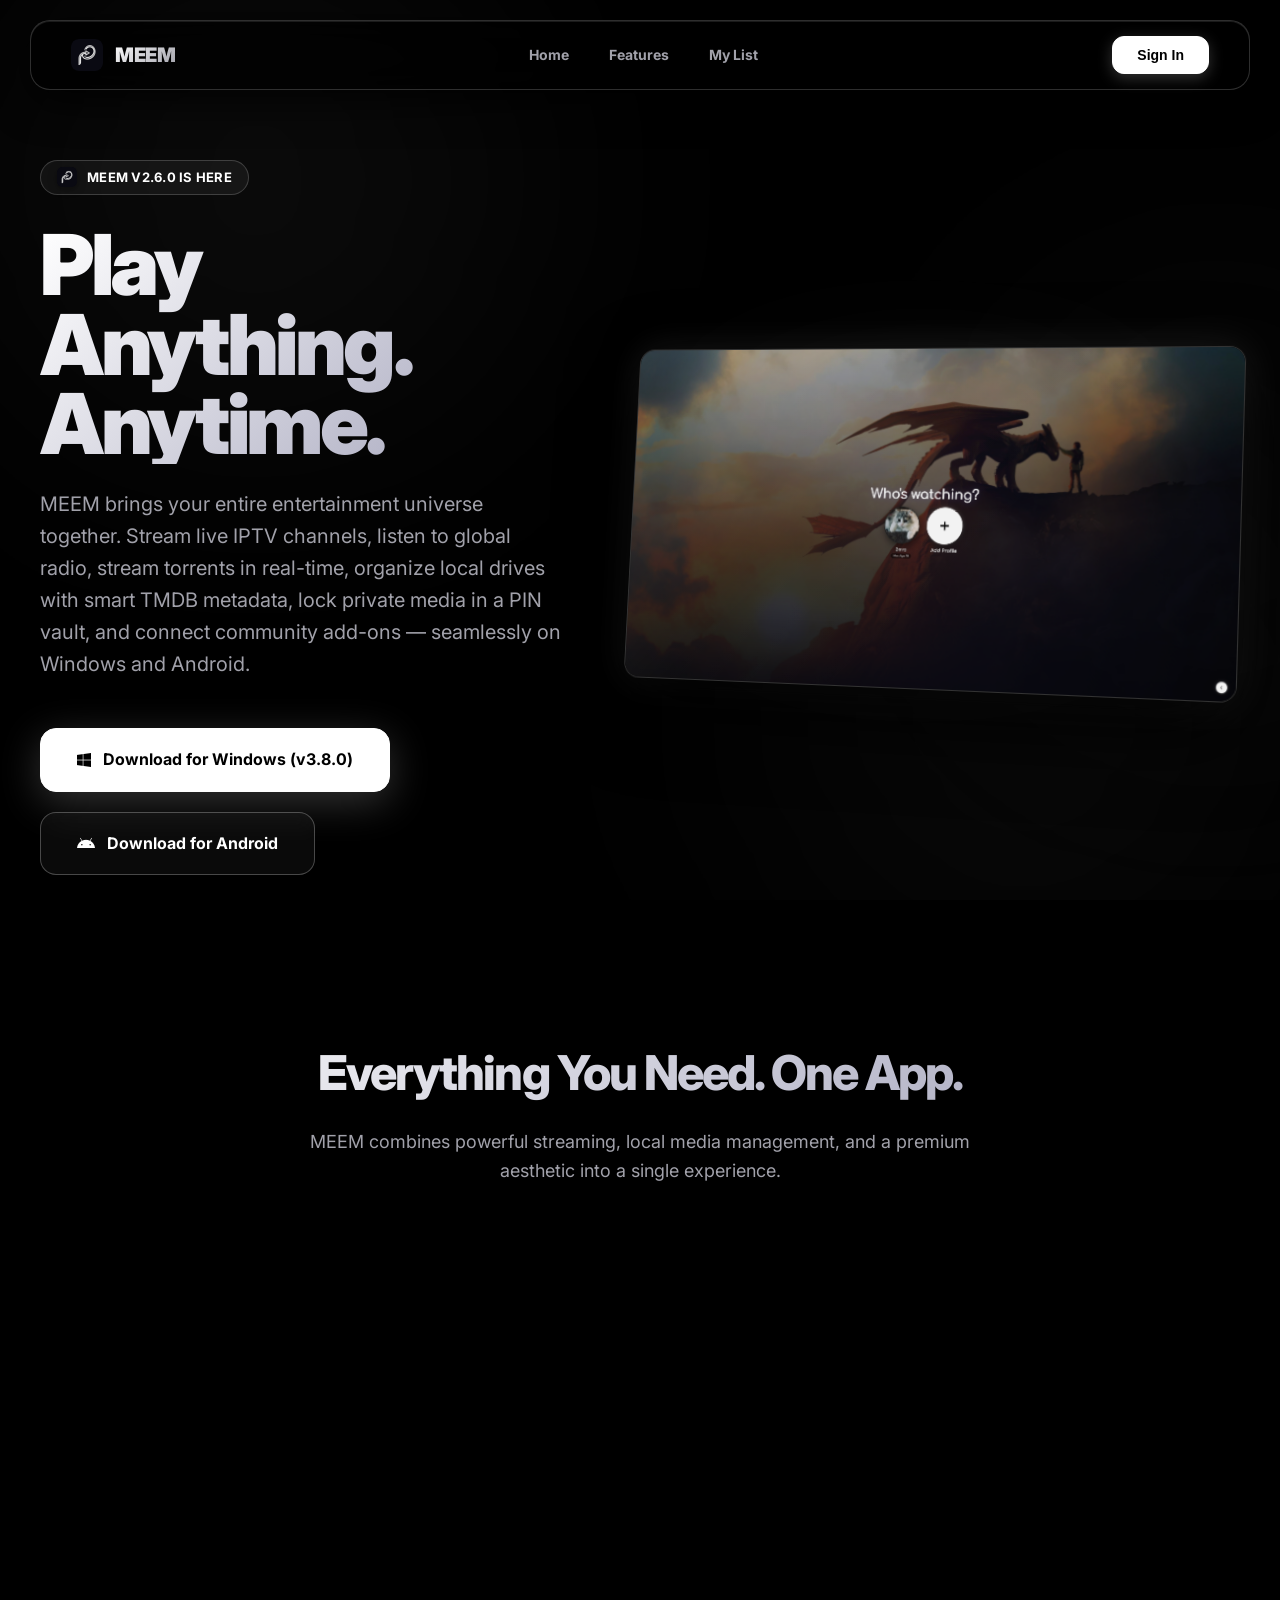
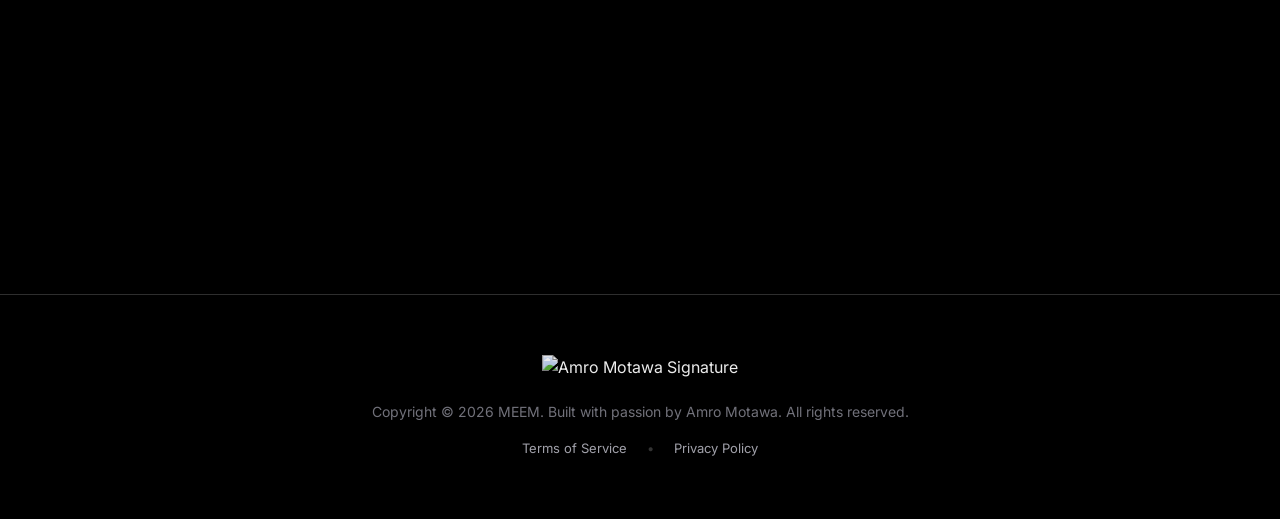
==== commit 443f56d1: "chore: bump download links to v3.8.0" ====
--- a/index.html
+++ b/index.html
@@ -66,10 +66,10 @@
         </p>
         
         <div class="hero-actions">
-          <a href="https://github.com/amromotaw3/MEEM-Landing/releases/download/v3.7.0/MEEM-Setup-3.7.0.exe" class="btn btn-primary download-link" id="download-win">
-            <i class="fa-brands fa-windows"></i> Download for Windows (v3.7.0)
+          <a href="https://github.com/amromotaw3/MEEM-Landing/releases/download/v3.8.0/MEEM-Setup-3.8.0.exe" class="btn btn-primary download-link" id="download-win">
+            <i class="fa-brands fa-windows"></i> Download for Windows (v3.8.0)
           </a>
-          <a href="https://github.com/amromotaw3/MEEM-Landing/releases/download/v3.7.0/MEEM-3.7.0.apk" class="btn btn-secondary download-link" id="download-android">
+          <a href="https://github.com/amromotaw3/MEEM-Landing/releases/download/v3.8.0/MEEM-3.8.0.apk" class="btn btn-secondary download-link" id="download-android">
             <i class="fa-brands fa-android"></i>
             Download for Android
           </a>
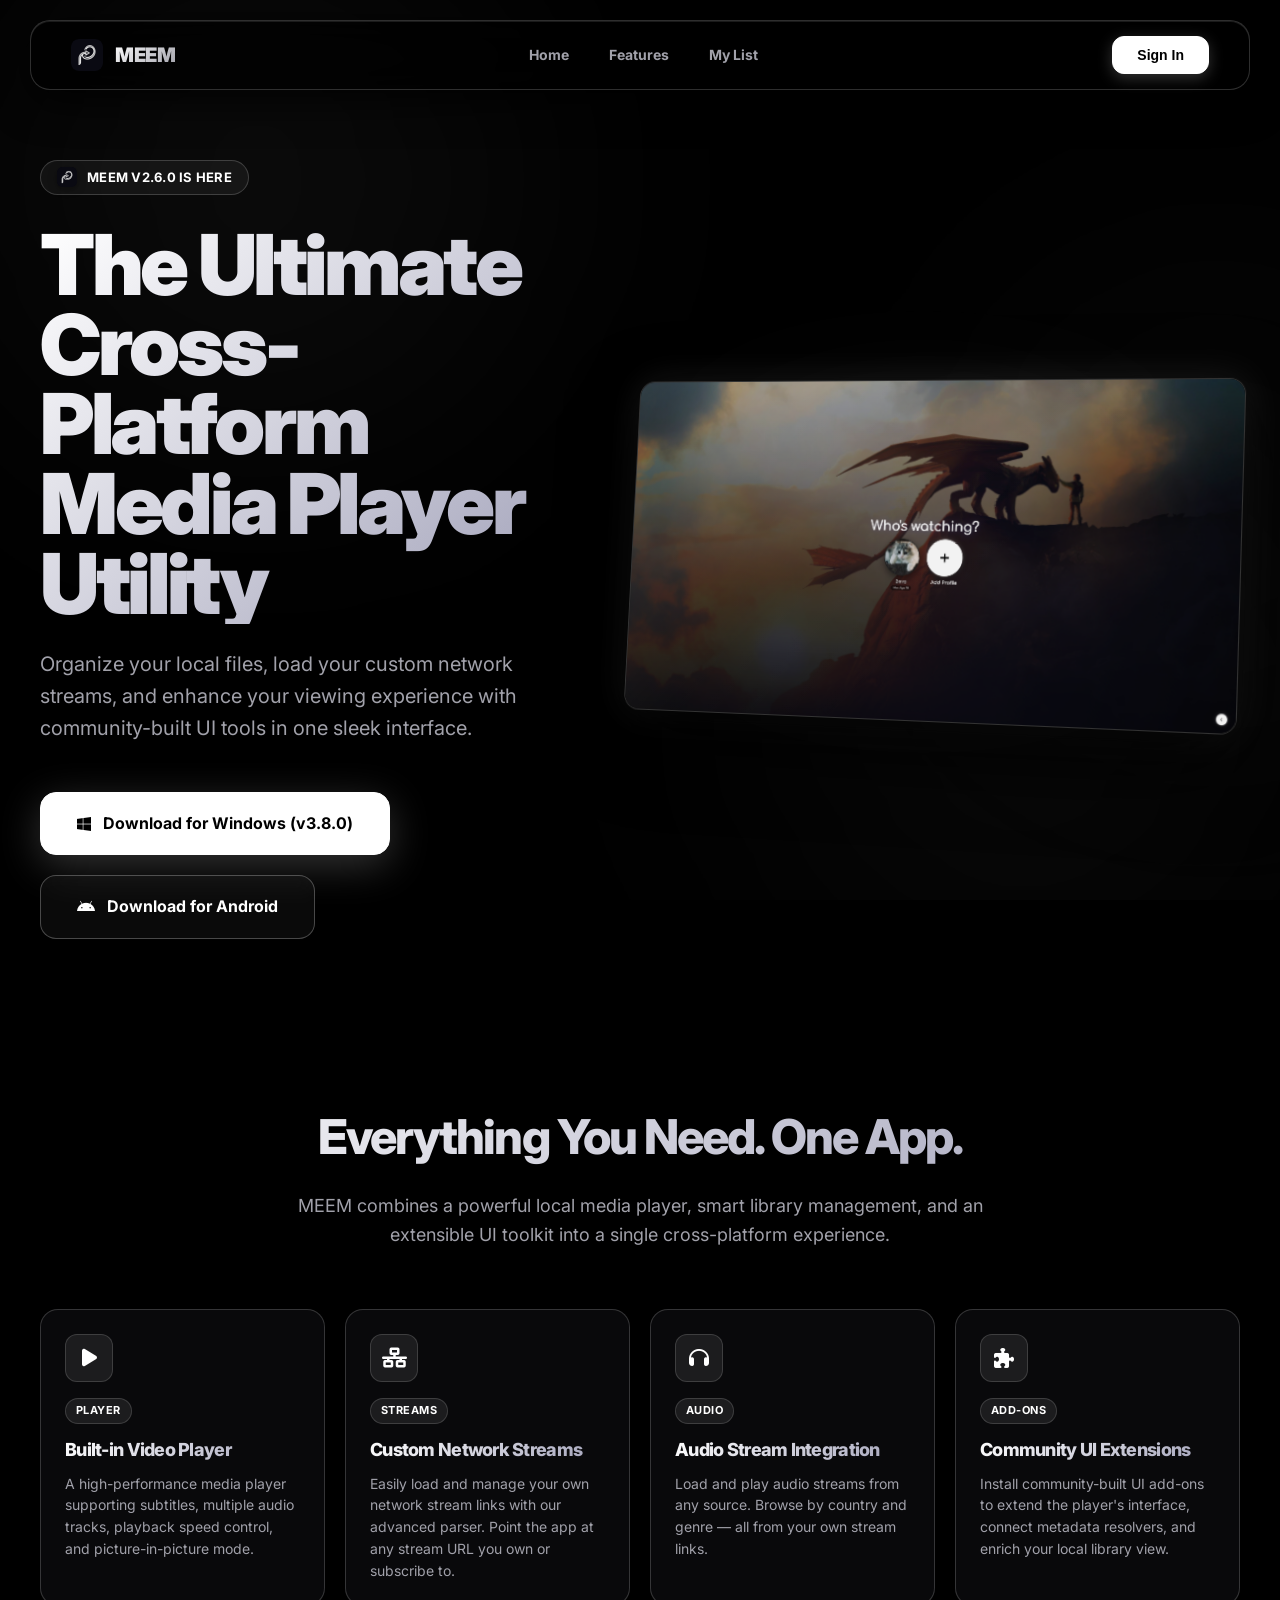
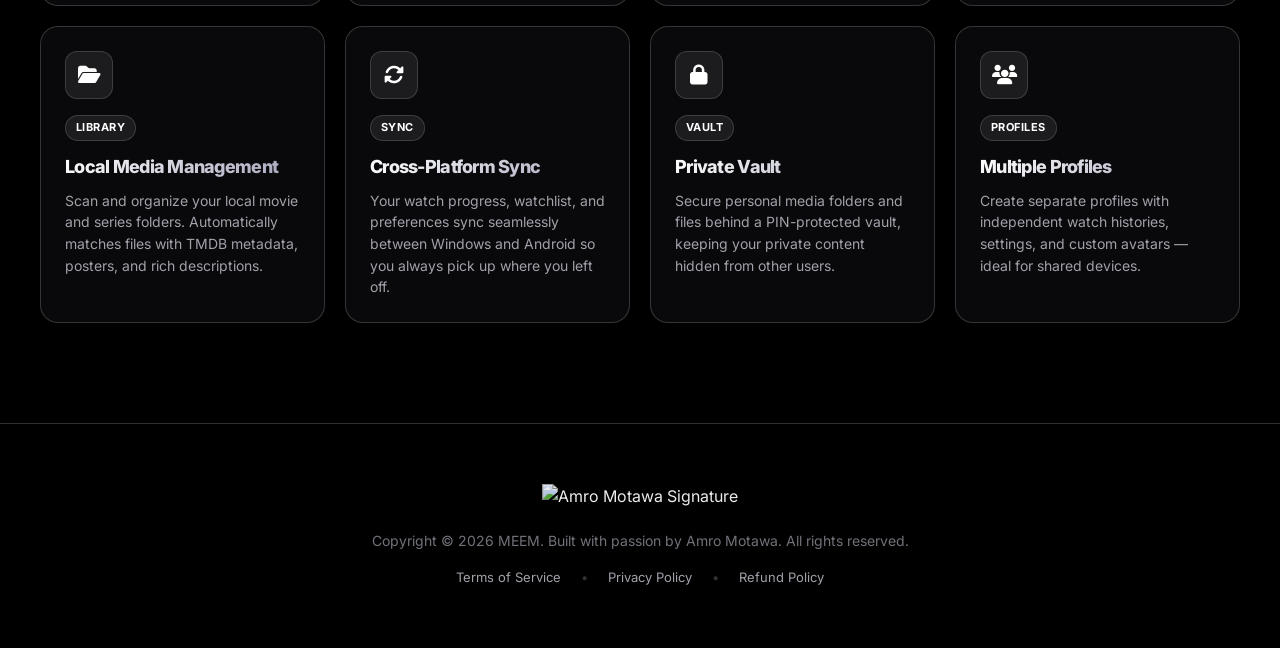
==== commit 3a4b1061: "Add files via upload" ====
--- a/index.html
+++ b/index.html
@@ -1,477 +1,481 @@
-<!DOCTYPE html>
-<html lang="en">
-<head>
-  <meta charset="UTF-8">
-  <meta name="viewport" content="width=device-width, initial-scale=1.0">
-  <title>MEEM — Play Anything. Anytime.</title>
-  <meta name="description" content="MEEM is the ultimate personal media hub. Play Anything. Anytime. Stream torrents, discover trending content, manage your local library, and watch anime — all in one premium interface. Download now for Windows and Android.">
-  <meta name="robots" content="index, follow">
-  
-  <!-- Fonts -->
-  <link rel="preconnect" href="https://fonts.googleapis.com">
-  <link rel="preconnect" href="https://fonts.gstatic.com" crossorigin>
-  <link href="https://fonts.googleapis.com/css2?family=Inter:wght@400;500;600;700;800;900&display=swap" rel="stylesheet">
-  
-  <!-- Icons -->
-  <link rel="stylesheet" href="https://cdnjs.cloudflare.com/ajax/libs/font-awesome/6.4.0/css/all.min.css">
-  
-  <!-- Favicon -->
-  <link rel="icon" type="image/x-icon" href="imgs/favicon.ico">
-  
-  <!-- Styles -->
-  <link rel="stylesheet" href="style.css">
-  <!-- Supabase JS Library -->
-  <script src="https://cdn.jsdelivr.net/npm/@supabase/supabase-js@2"></script>
-</head>
-<body>
-
-  <!-- Navigation Bar -->
-  <nav class="main-nav">
-    <div class="container nav-container">
-      <div class="nav-brand" id="nav-brand" style="cursor: pointer;">
-        <img src="imgs/appicon.png" alt="MEEM Logo" class="nav-logo">
-        <span>MEEM</span>
-      </div>
-      <div class="nav-links" id="nav-links">
-        <a href="#hero">Home</a>
-        <a href="#features">Features</a>
-        <a href="#mylist-section" id="nav-mylist-link">My List</a>
-        <a href="#addons-section" id="nav-addons-link" style="display: none;">Addons</a>
-        <a href="#admin-panel-section" id="nav-admin-link" style="display: none;">Admin Panel</a>
-      </div>
-      <div class="nav-auth" id="nav-auth-container">
-        <button class="btn-nav-primary" id="btn-login-nav">Sign In</button>
-      </div>
-    </div>
-  </nav>
-
-  <!-- Background Mesh -->
-  <div class="background-canvas">
-    <div class="blob blob-1"></div>
-    <div class="blob blob-2"></div>
-    <div class="blob blob-3"></div>
-  </div>
-
-  <!-- Hero Section -->
-  <section class="hero" id="hero">
-    <div class="container hero-container">
-      <div class="hero-content">
-        <div class="app-badge">
-          <img src="imgs/appicon.png" alt="MEEM Logo" class="badge-icon">
-          <span id="app-version-badge">MEEM V2.6.0 IS HERE</span>
-        </div>
-        <h1 class="hero-title">Play Anything.<br>Anytime.</h1>
-        <p class="hero-subtitle">
-          MEEM brings your entire entertainment universe together. Stream live IPTV channels, listen to global radio, stream torrents in real-time, organize local drives with smart TMDB metadata, lock private media in a PIN vault, and connect community add-ons — seamlessly on Windows and Android.
-        </p>
-        
-        <div class="hero-actions">
-          <a href="https://github.com/amromotaw3/MEEM-Landing/releases/download/v3.8.0/MEEM-Setup-3.8.0.exe" class="btn btn-primary download-link" id="download-win">
-            <i class="fa-brands fa-windows"></i> Download for Windows (v3.8.0)
-          </a>
-          <a href="https://github.com/amromotaw3/MEEM-Landing/releases/download/v3.8.0/MEEM-3.8.0.apk" class="btn btn-secondary download-link" id="download-android">
-            <i class="fa-brands fa-android"></i>
-            Download for Android
-          </a>
-        </div>
-      </div>
-      
-      <div class="hero-visual">
-        <div class="dashboard-showcase">
-          <div class="showcase-glow"></div>
-          
-          <div class="showcase-screen" id="showcase-screen">
-            <!-- Desktop Screen View -->
-            <div class="screen-view active" id="view-desktop">
-              <img src="imgs/Screenshot 2026.png" id="app-screenshot" alt="MediaVault Desktop Interface" class="app-screenshot">
-              <div class="screen-reflection"></div>
-            </div>
-            
-            <!-- Mobile Screen View -->
-            <div class="screen-view" id="view-mobile" style="display: none;">
-              <div class="mobile-frame-container">
-                <img src="imgs/mobile_image.png" alt="MediaVault Mobile Interface" class="mobile-screenshot">
-                <div class="screen-reflection"></div>
-              </div>
-            </div>
-          </div>
-          
-          <!-- decorative visuals removed to simplify hero -->
-        </div>
-      </div>
-    </div>
-  </section>
-
-  <!-- Features Section -->
-  <section class="features" id="features">
-    <div class="container">
-      <div class="section-header">
-        <h2 class="section-title">Everything You Need. One App.</h2>
-        <p class="section-desc">MEEM combines powerful streaming, local media management, and a premium aesthetic into a single experience.</p>
-      </div>
-
-      <div class="features-grid">
-        
-        <!-- Feature 1: Video Player -->
-        <div class="feature-card">
-          <div class="feature-icon"><i class="fa-solid fa-play"></i></div>
-          <span class="feature-tag">Player</span>
-          <h3 class="feature-title">Video Player</h3>
-          <p class="feature-text">Built-in media player supporting subtitles, audio tracks, playback speed, and picture-in-picture mode.</p>
-        </div>
-
-        <!-- Feature 2: IPTV -->
-        <div class="feature-card">
-          <div class="feature-icon"><i class="fa-solid fa-tv"></i></div>
-          <span class="feature-tag">IPTV</span>
-          <h3 class="feature-title">IPTV Support</h3>
-          <p class="feature-text">Add M3U playlists to watch live TV channels, sports, and news organized by category.</p>
-        </div>
-
-        <!-- Feature 3: Live Radio -->
-        <div class="feature-card">
-          <div class="feature-icon"><i class="fa-solid fa-radio"></i></div>
-          <span class="feature-tag">Radio</span>
-          <h3 class="feature-title">Radio Stations</h3>
-          <p class="feature-text">Listen to thousands of live radio stations from around the world filtered by country and genre.</p>
-        </div>
-
-        <!-- Feature 4: Add-ons -->
-        <div class="feature-card">
-          <div class="feature-icon"><i class="fa-solid fa-puzzle-piece"></i></div>
-          <span class="feature-tag">Add-ons</span>
-          <h3 class="feature-title">Add-on Extensions</h3>
-          <p class="feature-text">Install community add-ons to connect external sources and expand your content resolvers.</p>
-        </div>
-
-        <!-- Feature 5: Local Library -->
-        <div class="feature-card">
-          <div class="feature-icon"><i class="fa-solid fa-folder-open"></i></div>
-          <span class="feature-tag">Library</span>
-          <h3 class="feature-title">Local Media Manager</h3>
-          <p class="feature-text">Organize your local movies and series with automatic TMDB posters and metadata matching.</p>
-        </div>
-
-        <!-- Feature 6: Privacy Vault -->
-        <div class="feature-card">
-          <div class="feature-icon"><i class="fa-solid fa-lock"></i></div>
-          <span class="feature-tag">Vault</span>
-          <h3 class="feature-title">Private Vault</h3>
-          <p class="feature-text">Hide private folders and personal media files behind a PIN-protected section.</p>
-        </div>
-
-        <!-- Feature 7: Downloader & Torrents -->
-        <div class="feature-card">
-          <div class="feature-icon"><i class="fa-solid fa-download"></i></div>
-          <span class="feature-tag">Downloads</span>
-          <h3 class="feature-title">Downloads & Torrents</h3>
-          <p class="feature-text">Download direct video links or stream torrent files without needing external applications.</p>
-        </div>
-
-        <!-- Feature 8: Profiles -->
-        <div class="feature-card">
-          <div class="feature-icon"><i class="fa-solid fa-users"></i></div>
-          <span class="feature-tag">Profiles</span>
-          <h3 class="feature-title">Multiple Profiles</h3>
-          <p class="feature-text">Create separate profiles with independent watch histories, settings, and custom avatars.</p>
-        </div>
-
-      </div>
-    </div>
-  </section>
-
-  <!-- My List Section (Only visible when logged in) -->
-  <section class="mylist-section" id="mylist-section" style="display: none; padding: 120px 0 80px;">
-    <div class="container">
-      <div class="mylist-header" style="display: flex; align-items: center; justify-content: space-between; margin-bottom: 35px; flex-wrap: wrap; gap: 20px;">
-        <div>
-          <h1 style="font-size: 2.2rem; font-weight: 800; color: #fff; margin-bottom: 8px;">My List</h1>
-          <p style="color: var(--text-muted, #94a3b8); font-size: 0.95rem;">Manage your saved movies, TV shows, and watch progress synced from MEEM.</p>
-        </div>
-        <!-- Profile Selector Dropdown -->
-        <div id="mylist-profile-selector-wrap" style="display: none;">
-          <label style="color: var(--text-muted, #94a3b8); font-size: 0.85rem; margin-right: 10px; font-weight: 600; text-transform: uppercase; letter-spacing: 1px;">PROFILE:</label>
-          <select id="mylist-profile-select" class="mylist-profile-select" style="background: rgba(255, 255, 255, 0.08); border: 1px solid rgba(255, 255, 255, 0.15); color: #fff; padding: 10px 18px; border-radius: 10px; font-size: 0.95rem; font-weight: 600; outline: none; cursor: pointer; transition: border-color 0.2s;">
-          </select>
-        </div>
-      </div>
-
-      <!-- Tabs Navigation -->
-      <div class="mylist-tabs" style="display: flex; gap: 12px; margin-bottom: 30px; border-bottom: 1px solid rgba(255, 255, 255, 0.08); padding-bottom: 15px; overflow-x: auto;">
-        <button class="mylist-tab-btn active" data-tab="watching"><i class="fa-solid fa-play"></i> Continue Watching</button>
-        <button class="mylist-tab-btn" data-tab="watchlist"><i class="fa-solid fa-bookmark"></i> Watchlist</button>
-        <button class="mylist-tab-btn" data-tab="watched"><i class="fa-solid fa-check-circle"></i> Watched</button>
-        <button class="mylist-tab-btn" data-tab="collections"><i class="fa-solid fa-folder-open"></i> Custom Lists</button>
-      </div>
-
-      <!-- Tab Content Panes -->
-      <div class="mylist-content">
-        <div class="mylist-tab-pane active" id="pane-watching">
-          <div class="mylist-grid" id="grid-watching"></div>
-        </div>
-        <div class="mylist-tab-pane" id="pane-watchlist">
-          <div class="mylist-grid" id="grid-watchlist"></div>
-        </div>
-        <div class="mylist-tab-pane" id="pane-watched">
-          <div class="mylist-grid" id="grid-watched"></div>
-        </div>
-        <div class="mylist-tab-pane" id="pane-collections">
-          <div id="container-collections"></div>
-        </div>
-      </div>
-    </div>
-  </section>
-
-  <!-- Addons Section (Only visible when logged in) -->
-  <section class="addons-section" id="addons-section" style="display: none;">
-    <div class="container">
-      <div class="section-header">
-        <h2 class="section-title">MEEM Addons</h2>
-        <p class="section-desc">Unlock unlimited content sources with these compatible addons. Click install to copy or load them directly into your MEEM app.</p>
-      </div>
-      <div class="addons-grid" id="addons-grid">
-        <!-- Addons will be loaded dynamically here -->
-      </div>
-    </div>
-  </section>
-
-  <!-- Admin Panel Section (Only visible to admins) -->
-  <section class="admin-panel" id="admin-panel-section" style="display: none;">
-    <div class="container">
-      <div class="section-header">
-        <h2 class="section-title">Admin Control Panel</h2>
-        <p class="section-desc">Manage all users, edit subscription validity, max active devices, ban accounts, and manage MEEM Addons.</p>
-      </div>
-      
-      <div class="admin-container">
-        <div class="admin-sidebar">
-          <button class="admin-nav-btn active" data-tab="users-tab"><i class="fa-solid fa-users"></i> Users & Subscriptions</button>
-          <button class="admin-nav-btn" data-tab="addons-tab"><i class="fa-solid fa-puzzle-piece"></i> Manage Addons</button>
-          <button class="admin-nav-btn admin-copy-btn" id="btn-copy-callback"><i class="fa-solid fa-copy"></i> Copy Callback Link</button>
-        </div>
-        
-        <div class="admin-content">
-          <!-- Users Tab -->
-          <div class="admin-tab-content active" id="users-tab">
-            <div class="admin-card">
-              <div class="admin-card-header" style="display: flex; justify-content: space-between; align-items: center; margin-bottom: 20px; border-bottom: 1px solid var(--glass-border); padding-bottom: 15px;">
-                <h3 style="background: none; -webkit-text-fill-color: initial; color: #fff;">Registered Users</h3>
-                <span class="admin-badge" id="user-count" style="background: rgba(255, 255, 255, 0.1); color: var(--accent); padding: 4px 12px; border-radius: 100px; font-size: 13px; font-weight: 700;">0 Users</span>
-              </div>
-              <div class="table-responsive">
-                <table class="admin-table">
-                  <thead>
-                    <tr>
-                      <th>Email</th>
-                      <th>Role</th>
-                      <th>Max Devices</th>
-                      <th>Subscription Expiry</th>
-                      <th>Status</th>
-                      <th>Actions</th>
-                    </tr>
-                  </thead>
-                  <tbody id="users-table-body">
-                    <!-- Populated dynamically -->
-                  </tbody>
-                </table>
-              </div>
-            </div>
-          </div>
-          
-          <!-- Addons Tab -->
-          <div class="admin-tab-content" id="addons-tab">
-            <div class="admin-grid-layout" style="display: grid; grid-template-columns: 1.2fr 1.8fr; gap: 30px;">
-              <!-- Add Addon Form -->
-              <div class="admin-card">
-                <h3 style="background: none; -webkit-text-fill-color: initial; color: #fff; margin-bottom: 20px; border-bottom: 1px solid var(--glass-border); padding-bottom: 15px;">Add MEEM Addon</h3>
-                <form id="add-addon-form">
-                  <div class="form-group" style="margin-bottom: 15px;">
-                    <label for="addon-manifest-url" style="display: block; font-size: 13px; color: var(--text-secondary); margin-bottom: 8px; font-weight: 600;">Manifest JSON URL</label>
-                    <div style="display: flex; gap: 10px;">
-                      <input type="url" id="addon-manifest-url" class="form-control" placeholder="https://addon-domain/manifest.json" required style="flex: 1; background: rgba(255,255,255,0.03); border: 1px solid var(--glass-border); color: #fff; padding: 12px; border-radius: 8px; outline: none; font-size: 14px;">
-                      <button type="button" class="btn btn-secondary" id="btn-fetch-addon" style="padding: 12px 18px; border-radius: 8px; font-size: 13px; font-weight: 600;">Fetch</button>
-                    </div>
-                  </div>
-                  
-                  <div class="form-group" style="margin-bottom: 15px;">
-                    <label for="addon-name" style="display: block; font-size: 13px; color: var(--text-secondary); margin-bottom: 8px; font-weight: 600;">Addon Name</label>
-                    <input type="text" id="addon-name" class="form-control" placeholder="Fetched automatically or type here" required style="width: 100%; background: rgba(255,255,255,0.03); border: 1px solid var(--glass-border); color: #fff; padding: 12px; border-radius: 8px; outline: none; font-size: 14px;">
-                  </div>
-                  
-                  <div class="form-group" style="margin-bottom: 15px;">
-                    <label for="addon-description" style="display: block; font-size: 13px; color: var(--text-secondary); margin-bottom: 8px; font-weight: 600;">Description</label>
-                    <textarea id="addon-description" class="form-control" placeholder="Fetched automatically or type here" rows="3" style="width: 100%; background: rgba(255,255,255,0.03); border: 1px solid var(--glass-border); color: #fff; padding: 12px; border-radius: 8px; outline: none; font-size: 14px; font-family: inherit; resize: vertical;"></textarea>
-                  </div>
-                  
-                  <div class="form-group" style="margin-bottom: 20px;">
-                    <label for="addon-logo-url" style="display: block; font-size: 13px; color: var(--text-secondary); margin-bottom: 8px; font-weight: 600;">Logo / Icon URL</label>
-                    <input type="url" id="addon-logo-url" class="form-control" placeholder="Fetched automatically or type image URL" style="width: 100%; background: rgba(255,255,255,0.03); border: 1px solid var(--glass-border); color: #fff; padding: 12px; border-radius: 8px; outline: none; font-size: 14px;">
-                  </div>
-                  
-                  <button type="submit" class="btn btn-primary" style="width: 100%; justify-content: center; padding: 14px; border-radius: 12px;">Add Addon</button>
-                </form>
-              </div>
-              
-              <!-- Addons List -->
-              <div class="admin-card">
-                <h3 style="background: none; -webkit-text-fill-color: initial; color: #fff; margin-bottom: 20px; border-bottom: 1px solid var(--glass-border); padding-bottom: 15px;">Active Addons</h3>
-                <div class="admin-addons-list" id="admin-addons-list" style="display: flex; flex-direction: column; gap: 15px; max-height: 500px; overflow-y: auto; padding-right: 5px;">
-                  <!-- Populated dynamically -->
-                </div>
-              </div>
-            </div>
-          </div>
-        </div>
-      </div>
-    </section>
-
-    <!-- Auth Modal -->
-    <div class="auth-overlay" id="auth-modal" style="display: none;">
-      <div class="auth-card">
-        <button class="auth-close-btn" id="auth-close-btn"><i class="fa-solid fa-times"></i></button>
-        <div class="auth-brand">
-          <img src="imgs/appicon.png" alt="MEEM Logo" class="auth-logo-img" style="width: 60px; height: 60px; margin-bottom: 15px; border-radius: 12px; box-shadow: 0 8px 24px rgba(255, 255, 255, 0.2);">
-          <h2 class="auth-title" id="auth-modal-title">Welcome to MEEM</h2>
-          <p class="auth-subtitle" id="auth-modal-subtitle">Sign in to sync your library, manage your private vault, and explore addons.</p>
-        </div>
-        <div class="auth-tabs" id="auth-tabs">
-          <button class="auth-tab active" data-mode="login">Sign In</button>
-          <button class="auth-tab" data-mode="register">Create Account</button>
-        </div>
-        <form id="auth-form">
-          <div class="auth-field" id="auth-username-field" style="display: none;">
-            <label class="auth-label" for="auth-username">Username</label>
-            <div class="auth-input-wrap">
-              <i class="fa-regular fa-user"></i>
-              <input type="text" id="auth-username" class="auth-input" placeholder="Your username">
-            </div>
-          </div>
-          <div class="auth-field">
-            <label class="auth-label" for="auth-email">Email</label>
-            <div class="auth-input-wrap">
-              <i class="fa-regular fa-envelope"></i>
-              <input type="email" id="auth-email" class="auth-input" placeholder="you@example.com" required>
-            </div>
-          </div>
-          <div class="auth-field">
-            <label class="auth-label" for="auth-password">Password</label>
-            <div class="auth-input-wrap">
-              <i class="fa-solid fa-lock"></i>
-              <input type="password" id="auth-password" class="auth-input" placeholder="••••••••" required>
-            </div>
-          </div>
-          <button type="submit" class="auth-submit" id="auth-submit-btn">Sign In</button>
-        </form>
-        <form id="auth-otp-form" style="display: none;">
-          <div class="auth-field">
-            <label class="auth-label" for="auth-otp-code">Verification Code</label>
-            <div class="auth-input-wrap">
-              <i class="fa-solid fa-key"></i>
-              <input type="text" id="auth-otp-code" class="auth-input" placeholder="6-digit code" required>
-            </div>
-            <p style="font-size: 12px; color: var(--text-secondary); margin-top: 8px;">Enter the code we sent to your email.</p>
-          </div>
-          <button type="submit" class="auth-submit" id="auth-otp-submit-btn">Verify & Login</button>
-        </form>
-        <div style="margin-top: 15px; border-top: 1px solid var(--glass-border); padding-top: 15px; display: flex; gap: 10px;">
-          <button id="oauth-google" class="oauth-btn oauth-google"><i class="fa-brands fa-google"></i> Google</button>
-          <button id="oauth-discord" class="oauth-btn oauth-discord"><i class="fa-brands fa-discord"></i> Discord</button>
-        </div>
-        <button type="button" id="btn-auth-back" class="btn-auth-back">Back</button>
-        <div class="auth-msg" id="auth-msg"></div>
-      </div>
-    </div>
-
-    <!-- Edit User Modal (Admin only) -->
-    <div class="auth-overlay" id="edit-user-modal" style="display: none;">
-      <div class="auth-card" style="max-width: 500px;">
-        <button class="auth-close-btn" id="edit-user-close-btn"><i class="fa-solid fa-times"></i></button>
-        <div class="auth-brand" style="margin-bottom: 20px;">
-          <h2 class="auth-title">Edit User Account</h2>
-          <p class="auth-subtitle" id="edit-user-email" style="color: var(--accent); font-weight: 600; margin-top: 5px;"></p>
-        </div>
-        <form id="edit-user-form">
-          <input type="hidden" id="edit-user-id">
-          
-          <div class="form-group" style="margin-bottom: 15px;">
-            <label for="edit-user-role" style="display: block; font-size: 13px; color: var(--text-secondary); margin-bottom: 8px; font-weight: 600;">Role</label>
-            <select id="edit-user-role" class="form-control" style="width: 100%; background: #15151c; border: 1px solid var(--glass-border); color: #fff; padding: 12px; border-radius: 8px; outline: none; font-size: 14px;">
-              <option value="user">User</option>
-              <option value="admin">Admin</option>
-            </select>
-          </div>
-          
-          <div class="form-group" style="margin-bottom: 15px;">
-            <label for="edit-user-max-devices" style="display: block; font-size: 13px; color: var(--text-secondary); margin-bottom: 8px; font-weight: 600;">Max Active Devices</label>
-            <input type="number" id="edit-user-max-devices" class="form-control" min="1" max="9999" required style="width: 100%; background: #15151c; border: 1px solid var(--glass-border); color: #fff; padding: 12px; border-radius: 8px; outline: none; font-size: 14px;">
-          </div>
-          
-          <div class="form-group" style="margin-bottom: 20px;">
-            <label for="edit-user-expiry" style="display: block; font-size: 13px; color: var(--text-secondary); margin-bottom: 8px; font-weight: 600;">Subscription Expires At</label>
-            <input type="datetime-local" id="edit-user-expiry" class="form-control" required style="width: 100%; background: #15151c; border: 1px solid var(--glass-border); color: #fff; padding: 12px; border-radius: 8px; outline: none; font-size: 14px;">
-            <div class="quick-date-buttons" style="display: flex; gap: 10px; margin-top: 10px;">
-              <button type="button" class="btn-quick-date" data-days="30" style="flex: 1; background: rgba(255,255,255,0.03); border: 1px solid var(--glass-border); color: #fff; padding: 8px; border-radius: 6px; font-size: 12px; cursor: pointer; transition: var(--transition-smooth);">+30 Days</button>
-              <button type="button" class="btn-quick-date" data-days="365" style="flex: 1; background: rgba(255,255,255,0.03); border: 1px solid var(--glass-border); color: #fff; padding: 8px; border-radius: 6px; font-size: 12px; cursor: pointer; transition: var(--transition-smooth);">+1 Year</button>
-              <button type="button" class="btn-quick-date" data-days="0" style="flex: 1; background: rgba(239, 68, 68, 0.1); border: 1px solid rgba(239, 68, 68, 0.2); color: #f87171; padding: 8px; border-radius: 6px; font-size: 12px; cursor: pointer; transition: var(--transition-smooth);">Expire Now</button>
-            </div>
-          </div>
-          
-          <button type="submit" class="btn btn-primary" style="width: 100%; justify-content: center; padding: 14px; border-radius: 12px;">Save Changes</button>
-        </form>
-      </div>
-    </div>
-
-    <!-- Ban Details / Device Selection Modal -->
-    <div class="auth-overlay" id="ban-modal" style="display: none;">
-      <div class="auth-card" style="max-width: 500px;">
-        <button class="auth-close-btn" id="ban-close-btn"><i class="fa-solid fa-times"></i></button>
-        <div class="auth-brand" style="margin-bottom: 20px;">
-          <h2 class="auth-title"><i class="fa-solid fa-ban" style="color: #ef4444; margin-right: 10px;"></i> Ban User & Devices</h2>
-          <p class="auth-subtitle">Choose which devices of <span id="ban-user-email" style="color: var(--accent); font-weight: bold;"></span> you want to add to the global blacklist.</p>
-        </div>
-        
-        <form id="ban-devices-form">
-          <input type="hidden" id="ban-target-user-id">
-          
-          <div class="form-group" style="margin-bottom: 20px;">
-            <label style="display: block; font-size: 13px; color: var(--text-secondary); margin-bottom: 12px; font-weight: 600;">Select Devices to Blacklist:</label>
-            <div id="ban-devices-list" style="display: flex; flex-direction: column; gap: 10px; max-height: 200px; overflow-y: auto; padding: 10px; background: rgba(0,0,0,0.2); border-radius: 8px; border: 1px solid var(--glass-border);">
-              <!-- Populated dynamically -->
-            </div>
-          </div>
-          
-          <div class="form-group" style="margin-bottom: 20px;">
-            <label for="ban-reason" style="display: block; font-size: 13px; color: var(--text-secondary); margin-bottom: 8px; font-weight: 600;">Reason for Ban</label>
-            <input type="text" id="ban-reason" class="form-control" placeholder="e.g. Sharing account, abusive behavior" style="width: 100%; background: #15151c; border: 1px solid var(--glass-border); color: #fff; padding: 12px; border-radius: 8px; outline: none; font-size: 14px;">
-          </div>
-          
-          <div style="display: flex; gap: 15px;">
-            <button type="button" class="btn btn-secondary" id="btn-ban-select-all" style="flex: 1; justify-content: center; font-size: 13px; padding: 10px; background: rgba(255,255,255,0.05); border: 1px solid var(--glass-border); color: #fff; border-radius: 8px; cursor: pointer;">Select All</button>
-            <button type="button" class="btn btn-secondary" id="btn-ban-select-none" style="flex: 1; justify-content: center; font-size: 13px; padding: 10px; background: rgba(255,255,255,0.05); border: 1px solid var(--glass-border); color: #fff; border-radius: 8px; cursor: pointer;">Deselect All</button>
-          </div>
-          
-          <button type="submit" class="btn btn-primary" style="width: 100%; justify-content: center; padding: 14px; border-radius: 12px; background: #ef4444; border-color: #ef4444; margin-top: 20px; box-shadow: 0 10px 30px rgba(239, 68, 68, 0.2); color: #fff;">Confirm Ban & Blacklist</button>
-        </form>
-      </div>
-    </div>
-
-    <!-- Toast Container -->
-    <div id="toast-container" style="position: fixed; bottom: 30px; right: 30px; z-index: 10000; display: flex; flex-direction: column; gap: 10px; pointer-events: none;"></div>
-
-  <!-- Footer -->
-  <footer>
-    <div class="container">
-      <img src="imgs/signature_w.png" alt="Amro Motawa Signature" class="footer-signature">
-      <p class="copyright">Copyright © 2026 MEEM. Built with passion by Amro Motawa. All rights reserved.</p>
-      <div style="margin-top: 15px; display: flex; justify-content: center; gap: 20px; font-size: 13px;">
-        <a href="terms/" style="color: var(--text-secondary); text-decoration: none; transition: color 0.2s;">Terms of Service</a>
-        <span style="color: rgba(255,255,255,0.2);">•</span>
-        <a href="privacy/" style="color: var(--text-secondary); text-decoration: none; transition: color 0.2s;">Privacy Policy</a>
-      </div>
-    </div>
-  </footer>
-
-  <!-- Scripts -->
-  <script src="script.js"></script>
-</body>
-</html>
+<!DOCTYPE html>
+<html lang="en">
+<head>
+  <meta charset="UTF-8">
+  <meta name="viewport" content="width=device-width, initial-scale=1.0">
+  <title>MEEM — Play Anything. Anytime.</title>
+  <meta name="description" content="MEEM is a cross-platform local media player utility. Organize your local files, load custom network streams, manage your library with smart metadata, and enhance your viewing experience — on Windows and Android.">
+  <meta name="robots" content="index, follow">
+  
+  <!-- Fonts -->
+  <link rel="preconnect" href="https://fonts.googleapis.com">
+  <link rel="preconnect" href="https://fonts.gstatic.com" crossorigin>
+  <link href="https://fonts.googleapis.com/css2?family=Inter:wght@400;500;600;700;800;900&display=swap" rel="stylesheet">
+  
+  <!-- Icons -->
+  <link rel="stylesheet" href="https://cdnjs.cloudflare.com/ajax/libs/font-awesome/6.4.0/css/all.min.css">
+  
+  <!-- Favicon -->
+  <link rel="icon" type="image/x-icon" href="imgs/favicon.ico">
+  
+  <!-- Styles -->
+  <link rel="stylesheet" href="style.css">
+  <!-- Supabase JS Library -->
+  <script src="https://cdn.jsdelivr.net/npm/@supabase/supabase-js@2"></script>
+</head>
+<body>
+
+  <!-- Navigation Bar -->
+  <nav class="main-nav">
+    <div class="container nav-container">
+      <div class="nav-brand" id="nav-brand" style="cursor: pointer;">
+        <img src="imgs/appicon.png" alt="MEEM Logo" class="nav-logo">
+        <span>MEEM</span>
+      </div>
+      <div class="nav-links" id="nav-links">
+        <a href="#hero">Home</a>
+        <a href="#features">Features</a>
+        <a href="#mylist-section" id="nav-mylist-link">My List</a>
+        <a href="#addons-section" id="nav-addons-link" style="display: none;">Addons</a>
+        <a href="#admin-panel-section" id="nav-admin-link" style="display: none;">Admin Panel</a>
+      </div>
+      <div class="nav-auth" id="nav-auth-container">
+        <button class="btn-nav-primary" id="btn-login-nav">Sign In</button>
+      </div>
+    </div>
+  </nav>
+
+  <!-- Background Mesh -->
+  <div class="background-canvas">
+    <div class="blob blob-1"></div>
+    <div class="blob blob-2"></div>
+    <div class="blob blob-3"></div>
+  </div>
+
+  <!-- Hero Section -->
+  <section class="hero" id="hero">
+    <div class="container hero-container">
+      <div class="hero-content">
+        <div class="app-badge">
+          <img src="imgs/appicon.png" alt="MEEM Logo" class="badge-icon">
+          <span id="app-version-badge">MEEM V2.6.0 IS HERE</span>
+        </div>
+        <h1 class="hero-title">The Ultimate Cross-Platform<br>Media Player Utility</h1>
+        <p class="hero-subtitle">
+          Organize your local files, load your custom network streams, and enhance your viewing experience with community-built UI tools in one sleek interface.
+        </p>
+        
+        <div class="hero-actions">
+          <a href="https://github.com/amromotaw3/MEEM-Landing/releases/download/v3.8.0/MEEM-Setup-3.8.0.exe" class="btn btn-primary download-link" id="download-win">
+            <i class="fa-brands fa-windows"></i> Download for Windows (v3.8.0)
+          </a>
+          <a href="https://github.com/amromotaw3/MEEM-Landing/releases/download/v3.8.0/MEEM-3.8.0.apk" class="btn btn-secondary download-link" id="download-android">
+            <i class="fa-brands fa-android"></i>
+            Download for Android
+          </a>
+        </div>
+      </div>
+      
+      <div class="hero-visual">
+        <div class="dashboard-showcase">
+          <div class="showcase-glow"></div>
+          
+          <div class="showcase-screen" id="showcase-screen">
+            <!-- Desktop Screen View -->
+            <div class="screen-view active" id="view-desktop">
+              <!-- TODO: Replace with compliance-safe images (e.g., Big Buck Bunny or generic local file structures). NO copyrighted posters or TV network logos. -->
+              <img src="imgs/Screenshot 2026.png" id="app-screenshot" alt="MEEM Desktop Interface — Local Media Library" class="app-screenshot">
+              <div class="screen-reflection"></div>
+            </div>
+            
+            <!-- Mobile Screen View -->
+            <div class="screen-view" id="view-mobile" style="display: none;">
+              <div class="mobile-frame-container">
+                <!-- TODO: Replace with compliance-safe images (e.g., Big Buck Bunny or generic local file structures). NO copyrighted posters or TV network logos. -->
+                <img src="imgs/mobile_image.png" alt="MEEM Mobile Interface — Local Media Library" class="mobile-screenshot">
+                <div class="screen-reflection"></div>
+              </div>
+            </div>
+          </div>
+          
+          <!-- decorative visuals removed to simplify hero -->
+        </div>
+      </div>
+    </div>
+  </section>
+
+  <!-- Features Section -->
+  <section class="features" id="features">
+    <div class="container">
+      <div class="section-header">
+        <h2 class="section-title">Everything You Need. One App.</h2>
+        <p class="section-desc">MEEM combines a powerful local media player, smart library management, and an extensible UI toolkit into a single cross-platform experience.</p>
+      </div>
+
+      <div class="features-grid">
+        
+        <!-- Feature 1: Video Player -->
+        <div class="feature-card">
+          <div class="feature-icon"><i class="fa-solid fa-play"></i></div>
+          <span class="feature-tag">Player</span>
+          <h3 class="feature-title">Built-in Video Player</h3>
+          <p class="feature-text">A high-performance media player supporting subtitles, multiple audio tracks, playback speed control, and picture-in-picture mode.</p>
+        </div>
+
+        <!-- Feature 2: Custom Network Streams -->
+        <div class="feature-card">
+          <div class="feature-icon"><i class="fa-solid fa-network-wired"></i></div>
+          <span class="feature-tag">Streams</span>
+          <h3 class="feature-title">Custom Network Streams</h3>
+          <p class="feature-text">Easily load and manage your own network stream links with our advanced parser. Point the app at any stream URL you own or subscribe to.</p>
+        </div>
+
+        <!-- Feature 3: Audio Stream Integration -->
+        <div class="feature-card">
+          <div class="feature-icon"><i class="fa-solid fa-headphones"></i></div>
+          <span class="feature-tag">Audio</span>
+          <h3 class="feature-title">Audio Stream Integration</h3>
+          <p class="feature-text">Load and play audio streams from any source. Browse by country and genre — all from your own stream links.</p>
+        </div>
+
+        <!-- Feature 4: Add-on Extensions -->
+        <div class="feature-card">
+          <div class="feature-icon"><i class="fa-solid fa-puzzle-piece"></i></div>
+          <span class="feature-tag">Add-ons</span>
+          <h3 class="feature-title">Community UI Extensions</h3>
+          <p class="feature-text">Install community-built UI add-ons to extend the player's interface, connect metadata resolvers, and enrich your local library view.</p>
+        </div>
+
+        <!-- Feature 5: Local Media Management -->
+        <div class="feature-card">
+          <div class="feature-icon"><i class="fa-solid fa-folder-open"></i></div>
+          <span class="feature-tag">Library</span>
+          <h3 class="feature-title">Local Media Management</h3>
+          <p class="feature-text">Scan and organize your local movie and series folders. Automatically matches files with TMDB metadata, posters, and rich descriptions.</p>
+        </div>
+
+        <!-- Feature 6: Cross-Platform Sync -->
+        <div class="feature-card">
+          <div class="feature-icon"><i class="fa-solid fa-rotate"></i></div>
+          <span class="feature-tag">Sync</span>
+          <h3 class="feature-title">Cross-Platform Sync</h3>
+          <p class="feature-text">Your watch progress, watchlist, and preferences sync seamlessly between Windows and Android so you always pick up where you left off.</p>
+        </div>
+
+        <!-- Feature 7: Private Vault -->
+        <div class="feature-card">
+          <div class="feature-icon"><i class="fa-solid fa-lock"></i></div>
+          <span class="feature-tag">Vault</span>
+          <h3 class="feature-title">Private Vault</h3>
+          <p class="feature-text">Secure personal media folders and files behind a PIN-protected vault, keeping your private content hidden from other users.</p>
+        </div>
+
+        <!-- Feature 8: Multiple Profiles -->
+        <div class="feature-card">
+          <div class="feature-icon"><i class="fa-solid fa-users"></i></div>
+          <span class="feature-tag">Profiles</span>
+          <h3 class="feature-title">Multiple Profiles</h3>
+          <p class="feature-text">Create separate profiles with independent watch histories, settings, and custom avatars — ideal for shared devices.</p>
+        </div>
+
+      </div>
+    </div>
+  </section>
+
+  <!-- My List Section (Only visible when logged in) -->
+  <section class="mylist-section" id="mylist-section" style="display: none; padding: 120px 0 80px;">
+    <div class="container">
+      <div class="mylist-header" style="display: flex; align-items: center; justify-content: space-between; margin-bottom: 35px; flex-wrap: wrap; gap: 20px;">
+        <div>
+          <h1 style="font-size: 2.2rem; font-weight: 800; color: #fff; margin-bottom: 8px;">My List</h1>
+          <p style="color: var(--text-muted, #94a3b8); font-size: 0.95rem;">Manage your saved movies, TV shows, and watch progress synced from MEEM.</p>
+        </div>
+        <!-- Profile Selector Dropdown -->
+        <div id="mylist-profile-selector-wrap" style="display: none;">
+          <label style="color: var(--text-muted, #94a3b8); font-size: 0.85rem; margin-right: 10px; font-weight: 600; text-transform: uppercase; letter-spacing: 1px;">PROFILE:</label>
+          <select id="mylist-profile-select" class="mylist-profile-select" style="background: rgba(255, 255, 255, 0.08); border: 1px solid rgba(255, 255, 255, 0.15); color: #fff; padding: 10px 18px; border-radius: 10px; font-size: 0.95rem; font-weight: 600; outline: none; cursor: pointer; transition: border-color 0.2s;">
+          </select>
+        </div>
+      </div>
+
+      <!-- Tabs Navigation -->
+      <div class="mylist-tabs" style="display: flex; gap: 12px; margin-bottom: 30px; border-bottom: 1px solid rgba(255, 255, 255, 0.08); padding-bottom: 15px; overflow-x: auto;">
+        <button class="mylist-tab-btn active" data-tab="watching"><i class="fa-solid fa-play"></i> Continue Watching</button>
+        <button class="mylist-tab-btn" data-tab="watchlist"><i class="fa-solid fa-bookmark"></i> Watchlist</button>
+        <button class="mylist-tab-btn" data-tab="watched"><i class="fa-solid fa-check-circle"></i> Watched</button>
+        <button class="mylist-tab-btn" data-tab="collections"><i class="fa-solid fa-folder-open"></i> Custom Lists</button>
+      </div>
+
+      <!-- Tab Content Panes -->
+      <div class="mylist-content">
+        <div class="mylist-tab-pane active" id="pane-watching">
+          <div class="mylist-grid" id="grid-watching"></div>
+        </div>
+        <div class="mylist-tab-pane" id="pane-watchlist">
+          <div class="mylist-grid" id="grid-watchlist"></div>
+        </div>
+        <div class="mylist-tab-pane" id="pane-watched">
+          <div class="mylist-grid" id="grid-watched"></div>
+        </div>
+        <div class="mylist-tab-pane" id="pane-collections">
+          <div id="container-collections"></div>
+        </div>
+      </div>
+    </div>
+  </section>
+
+  <!-- Addons Section (Only visible when logged in) -->
+  <section class="addons-section" id="addons-section" style="display: none;">
+    <div class="container">
+      <div class="section-header">
+        <h2 class="section-title">MEEM Addons</h2>
+        <p class="section-desc">Unlock unlimited content sources with these compatible addons. Click install to copy or load them directly into your MEEM app.</p>
+      </div>
+      <div class="addons-grid" id="addons-grid">
+        <!-- Addons will be loaded dynamically here -->
+      </div>
+    </div>
+  </section>
+
+  <!-- Admin Panel Section (Only visible to admins) -->
+  <section class="admin-panel" id="admin-panel-section" style="display: none;">
+    <div class="container">
+      <div class="section-header">
+        <h2 class="section-title">Admin Control Panel</h2>
+        <p class="section-desc">Manage all users, edit subscription validity, max active devices, ban accounts, and manage MEEM Addons.</p>
+      </div>
+      
+      <div class="admin-container">
+        <div class="admin-sidebar">
+          <button class="admin-nav-btn active" data-tab="users-tab"><i class="fa-solid fa-users"></i> Users & Subscriptions</button>
+          <button class="admin-nav-btn" data-tab="addons-tab"><i class="fa-solid fa-puzzle-piece"></i> Manage Addons</button>
+          <button class="admin-nav-btn admin-copy-btn" id="btn-copy-callback"><i class="fa-solid fa-copy"></i> Copy Callback Link</button>
+        </div>
+        
+        <div class="admin-content">
+          <!-- Users Tab -->
+          <div class="admin-tab-content active" id="users-tab">
+            <div class="admin-card">
+              <div class="admin-card-header" style="display: flex; justify-content: space-between; align-items: center; margin-bottom: 20px; border-bottom: 1px solid var(--glass-border); padding-bottom: 15px;">
+                <h3 style="background: none; -webkit-text-fill-color: initial; color: #fff;">Registered Users</h3>
+                <span class="admin-badge" id="user-count" style="background: rgba(255, 255, 255, 0.1); color: var(--accent); padding: 4px 12px; border-radius: 100px; font-size: 13px; font-weight: 700;">0 Users</span>
+              </div>
+              <div class="table-responsive">
+                <table class="admin-table">
+                  <thead>
+                    <tr>
+                      <th>Email</th>
+                      <th>Role</th>
+                      <th>Max Devices</th>
+                      <th>Subscription Expiry</th>
+                      <th>Status</th>
+                      <th>Actions</th>
+                    </tr>
+                  </thead>
+                  <tbody id="users-table-body">
+                    <!-- Populated dynamically -->
+                  </tbody>
+                </table>
+              </div>
+            </div>
+          </div>
+          
+          <!-- Addons Tab -->
+          <div class="admin-tab-content" id="addons-tab">
+            <div class="admin-grid-layout" style="display: grid; grid-template-columns: 1.2fr 1.8fr; gap: 30px;">
+              <!-- Add Addon Form -->
+              <div class="admin-card">
+                <h3 style="background: none; -webkit-text-fill-color: initial; color: #fff; margin-bottom: 20px; border-bottom: 1px solid var(--glass-border); padding-bottom: 15px;">Add MEEM Addon</h3>
+                <form id="add-addon-form">
+                  <div class="form-group" style="margin-bottom: 15px;">
+                    <label for="addon-manifest-url" style="display: block; font-size: 13px; color: var(--text-secondary); margin-bottom: 8px; font-weight: 600;">Manifest JSON URL</label>
+                    <div style="display: flex; gap: 10px;">
+                      <input type="url" id="addon-manifest-url" class="form-control" placeholder="https://addon-domain/manifest.json" required style="flex: 1; background: rgba(255,255,255,0.03); border: 1px solid var(--glass-border); color: #fff; padding: 12px; border-radius: 8px; outline: none; font-size: 14px;">
+                      <button type="button" class="btn btn-secondary" id="btn-fetch-addon" style="padding: 12px 18px; border-radius: 8px; font-size: 13px; font-weight: 600;">Fetch</button>
+                    </div>
+                  </div>
+                  
+                  <div class="form-group" style="margin-bottom: 15px;">
+                    <label for="addon-name" style="display: block; font-size: 13px; color: var(--text-secondary); margin-bottom: 8px; font-weight: 600;">Addon Name</label>
+                    <input type="text" id="addon-name" class="form-control" placeholder="Fetched automatically or type here" required style="width: 100%; background: rgba(255,255,255,0.03); border: 1px solid var(--glass-border); color: #fff; padding: 12px; border-radius: 8px; outline: none; font-size: 14px;">
+                  </div>
+                  
+                  <div class="form-group" style="margin-bottom: 15px;">
+                    <label for="addon-description" style="display: block; font-size: 13px; color: var(--text-secondary); margin-bottom: 8px; font-weight: 600;">Description</label>
+                    <textarea id="addon-description" class="form-control" placeholder="Fetched automatically or type here" rows="3" style="width: 100%; background: rgba(255,255,255,0.03); border: 1px solid var(--glass-border); color: #fff; padding: 12px; border-radius: 8px; outline: none; font-size: 14px; font-family: inherit; resize: vertical;"></textarea>
+                  </div>
+                  
+                  <div class="form-group" style="margin-bottom: 20px;">
+                    <label for="addon-logo-url" style="display: block; font-size: 13px; color: var(--text-secondary); margin-bottom: 8px; font-weight: 600;">Logo / Icon URL</label>
+                    <input type="url" id="addon-logo-url" class="form-control" placeholder="Fetched automatically or type image URL" style="width: 100%; background: rgba(255,255,255,0.03); border: 1px solid var(--glass-border); color: #fff; padding: 12px; border-radius: 8px; outline: none; font-size: 14px;">
+                  </div>
+                  
+                  <button type="submit" class="btn btn-primary" style="width: 100%; justify-content: center; padding: 14px; border-radius: 12px;">Add Addon</button>
+                </form>
+              </div>
+              
+              <!-- Addons List -->
+              <div class="admin-card">
+                <h3 style="background: none; -webkit-text-fill-color: initial; color: #fff; margin-bottom: 20px; border-bottom: 1px solid var(--glass-border); padding-bottom: 15px;">Active Addons</h3>
+                <div class="admin-addons-list" id="admin-addons-list" style="display: flex; flex-direction: column; gap: 15px; max-height: 500px; overflow-y: auto; padding-right: 5px;">
+                  <!-- Populated dynamically -->
+                </div>
+              </div>
+            </div>
+          </div>
+        </div>
+      </div>
+    </section>
+
+    <!-- Auth Modal -->
+    <div class="auth-overlay" id="auth-modal" style="display: none;">
+      <div class="auth-card">
+        <button class="auth-close-btn" id="auth-close-btn"><i class="fa-solid fa-times"></i></button>
+        <div class="auth-brand">
+          <img src="imgs/appicon.png" alt="MEEM Logo" class="auth-logo-img" style="width: 60px; height: 60px; margin-bottom: 15px; border-radius: 12px; box-shadow: 0 8px 24px rgba(255, 255, 255, 0.2);">
+          <h2 class="auth-title" id="auth-modal-title">Welcome to MEEM</h2>
+          <p class="auth-subtitle" id="auth-modal-subtitle">Sign in to sync your library, manage your private vault, and explore addons.</p>
+        </div>
+        <div class="auth-tabs" id="auth-tabs">
+          <button class="auth-tab active" data-mode="login">Sign In</button>
+          <button class="auth-tab" data-mode="register">Create Account</button>
+        </div>
+        <form id="auth-form">
+          <div class="auth-field" id="auth-username-field" style="display: none;">
+            <label class="auth-label" for="auth-username">Username</label>
+            <div class="auth-input-wrap">
+              <i class="fa-regular fa-user"></i>
+              <input type="text" id="auth-username" class="auth-input" placeholder="Your username">
+            </div>
+          </div>
+          <div class="auth-field">
+            <label class="auth-label" for="auth-email">Email</label>
+            <div class="auth-input-wrap">
+              <i class="fa-regular fa-envelope"></i>
+              <input type="email" id="auth-email" class="auth-input" placeholder="you@example.com" required>
+            </div>
+          </div>
+          <div class="auth-field">
+            <label class="auth-label" for="auth-password">Password</label>
+            <div class="auth-input-wrap">
+              <i class="fa-solid fa-lock"></i>
+              <input type="password" id="auth-password" class="auth-input" placeholder="••••••••" required>
+            </div>
+          </div>
+          <button type="submit" class="auth-submit" id="auth-submit-btn">Sign In</button>
+        </form>
+        <form id="auth-otp-form" style="display: none;">
+          <div class="auth-field">
+            <label class="auth-label" for="auth-otp-code">Verification Code</label>
+            <div class="auth-input-wrap">
+              <i class="fa-solid fa-key"></i>
+              <input type="text" id="auth-otp-code" class="auth-input" placeholder="6-digit code" required>
+            </div>
+            <p style="font-size: 12px; color: var(--text-secondary); margin-top: 8px;">Enter the code we sent to your email.</p>
+          </div>
+          <button type="submit" class="auth-submit" id="auth-otp-submit-btn">Verify & Login</button>
+        </form>
+        <div style="margin-top: 15px; border-top: 1px solid var(--glass-border); padding-top: 15px; display: flex; gap: 10px;">
+          <button id="oauth-google" class="oauth-btn oauth-google"><i class="fa-brands fa-google"></i> Google</button>
+          <button id="oauth-discord" class="oauth-btn oauth-discord"><i class="fa-brands fa-discord"></i> Discord</button>
+        </div>
+        <button type="button" id="btn-auth-back" class="btn-auth-back">Back</button>
+        <div class="auth-msg" id="auth-msg"></div>
+      </div>
+    </div>
+
+    <!-- Edit User Modal (Admin only) -->
+    <div class="auth-overlay" id="edit-user-modal" style="display: none;">
+      <div class="auth-card" style="max-width: 500px;">
+        <button class="auth-close-btn" id="edit-user-close-btn"><i class="fa-solid fa-times"></i></button>
+        <div class="auth-brand" style="margin-bottom: 20px;">
+          <h2 class="auth-title">Edit User Account</h2>
+          <p class="auth-subtitle" id="edit-user-email" style="color: var(--accent); font-weight: 600; margin-top: 5px;"></p>
+        </div>
+        <form id="edit-user-form">
+          <input type="hidden" id="edit-user-id">
+          
+          <div class="form-group" style="margin-bottom: 15px;">
+            <label for="edit-user-role" style="display: block; font-size: 13px; color: var(--text-secondary); margin-bottom: 8px; font-weight: 600;">Role</label>
+            <select id="edit-user-role" class="form-control" style="width: 100%; background: #15151c; border: 1px solid var(--glass-border); color: #fff; padding: 12px; border-radius: 8px; outline: none; font-size: 14px;">
+              <option value="user">User</option>
+              <option value="admin">Admin</option>
+            </select>
+          </div>
+          
+          <div class="form-group" style="margin-bottom: 15px;">
+            <label for="edit-user-max-devices" style="display: block; font-size: 13px; color: var(--text-secondary); margin-bottom: 8px; font-weight: 600;">Max Active Devices</label>
+            <input type="number" id="edit-user-max-devices" class="form-control" min="1" max="9999" required style="width: 100%; background: #15151c; border: 1px solid var(--glass-border); color: #fff; padding: 12px; border-radius: 8px; outline: none; font-size: 14px;">
+          </div>
+          
+          <div class="form-group" style="margin-bottom: 20px;">
+            <label for="edit-user-expiry" style="display: block; font-size: 13px; color: var(--text-secondary); margin-bottom: 8px; font-weight: 600;">Subscription Expires At</label>
+            <input type="datetime-local" id="edit-user-expiry" class="form-control" required style="width: 100%; background: #15151c; border: 1px solid var(--glass-border); color: #fff; padding: 12px; border-radius: 8px; outline: none; font-size: 14px;">
+            <div class="quick-date-buttons" style="display: flex; gap: 10px; margin-top: 10px;">
+              <button type="button" class="btn-quick-date" data-days="30" style="flex: 1; background: rgba(255,255,255,0.03); border: 1px solid var(--glass-border); color: #fff; padding: 8px; border-radius: 6px; font-size: 12px; cursor: pointer; transition: var(--transition-smooth);">+30 Days</button>
+              <button type="button" class="btn-quick-date" data-days="365" style="flex: 1; background: rgba(255,255,255,0.03); border: 1px solid var(--glass-border); color: #fff; padding: 8px; border-radius: 6px; font-size: 12px; cursor: pointer; transition: var(--transition-smooth);">+1 Year</button>
+              <button type="button" class="btn-quick-date" data-days="0" style="flex: 1; background: rgba(239, 68, 68, 0.1); border: 1px solid rgba(239, 68, 68, 0.2); color: #f87171; padding: 8px; border-radius: 6px; font-size: 12px; cursor: pointer; transition: var(--transition-smooth);">Expire Now</button>
+            </div>
+          </div>
+          
+          <button type="submit" class="btn btn-primary" style="width: 100%; justify-content: center; padding: 14px; border-radius: 12px;">Save Changes</button>
+        </form>
+      </div>
+    </div>
+
+    <!-- Ban Details / Device Selection Modal -->
+    <div class="auth-overlay" id="ban-modal" style="display: none;">
+      <div class="auth-card" style="max-width: 500px;">
+        <button class="auth-close-btn" id="ban-close-btn"><i class="fa-solid fa-times"></i></button>
+        <div class="auth-brand" style="margin-bottom: 20px;">
+          <h2 class="auth-title"><i class="fa-solid fa-ban" style="color: #ef4444; margin-right: 10px;"></i> Ban User & Devices</h2>
+          <p class="auth-subtitle">Choose which devices of <span id="ban-user-email" style="color: var(--accent); font-weight: bold;"></span> you want to add to the global blacklist.</p>
+        </div>
+        
+        <form id="ban-devices-form">
+          <input type="hidden" id="ban-target-user-id">
+          
+          <div class="form-group" style="margin-bottom: 20px;">
+            <label style="display: block; font-size: 13px; color: var(--text-secondary); margin-bottom: 12px; font-weight: 600;">Select Devices to Blacklist:</label>
+            <div id="ban-devices-list" style="display: flex; flex-direction: column; gap: 10px; max-height: 200px; overflow-y: auto; padding: 10px; background: rgba(0,0,0,0.2); border-radius: 8px; border: 1px solid var(--glass-border);">
+              <!-- Populated dynamically -->
+            </div>
+          </div>
+          
+          <div class="form-group" style="margin-bottom: 20px;">
+            <label for="ban-reason" style="display: block; font-size: 13px; color: var(--text-secondary); margin-bottom: 8px; font-weight: 600;">Reason for Ban</label>
+            <input type="text" id="ban-reason" class="form-control" placeholder="e.g. Sharing account, abusive behavior" style="width: 100%; background: #15151c; border: 1px solid var(--glass-border); color: #fff; padding: 12px; border-radius: 8px; outline: none; font-size: 14px;">
+          </div>
+          
+          <div style="display: flex; gap: 15px;">
+            <button type="button" class="btn btn-secondary" id="btn-ban-select-all" style="flex: 1; justify-content: center; font-size: 13px; padding: 10px; background: rgba(255,255,255,0.05); border: 1px solid var(--glass-border); color: #fff; border-radius: 8px; cursor: pointer;">Select All</button>
+            <button type="button" class="btn btn-secondary" id="btn-ban-select-none" style="flex: 1; justify-content: center; font-size: 13px; padding: 10px; background: rgba(255,255,255,0.05); border: 1px solid var(--glass-border); color: #fff; border-radius: 8px; cursor: pointer;">Deselect All</button>
+          </div>
+          
+          <button type="submit" class="btn btn-primary" style="width: 100%; justify-content: center; padding: 14px; border-radius: 12px; background: #ef4444; border-color: #ef4444; margin-top: 20px; box-shadow: 0 10px 30px rgba(239, 68, 68, 0.2); color: #fff;">Confirm Ban & Blacklist</button>
+        </form>
+      </div>
+    </div>
+
+    <!-- Toast Container -->
+    <div id="toast-container" style="position: fixed; bottom: 30px; right: 30px; z-index: 10000; display: flex; flex-direction: column; gap: 10px; pointer-events: none;"></div>
+
+  <!-- Footer -->
+  <footer>
+    <div class="container">
+      <img src="imgs/signature_w.png" alt="Amro Motawa Signature" class="footer-signature">
+      <p class="copyright">Copyright © 2026 MEEM. Built with passion by Amro Motawa. All rights reserved.</p>
+      <div style="margin-top: 15px; display: flex; justify-content: center; gap: 20px; font-size: 13px; flex-wrap: wrap;">
+        <a href="terms/" style="color: var(--text-secondary); text-decoration: none; transition: color 0.2s;">Terms of Service</a>
+        <span style="color: rgba(255,255,255,0.2);">•</span>
+        <a href="privacy/" style="color: var(--text-secondary); text-decoration: none; transition: color 0.2s;">Privacy Policy</a>
+        <span style="color: rgba(255,255,255,0.2);">•</span>
+        <a href="refund/" style="color: var(--text-secondary); text-decoration: none; transition: color 0.2s;">Refund Policy</a>
+      </div>
+    </div>
+  </footer>
+
+  <!-- Scripts -->
+  <script src="script.js"></script>
+</body>
+</html>
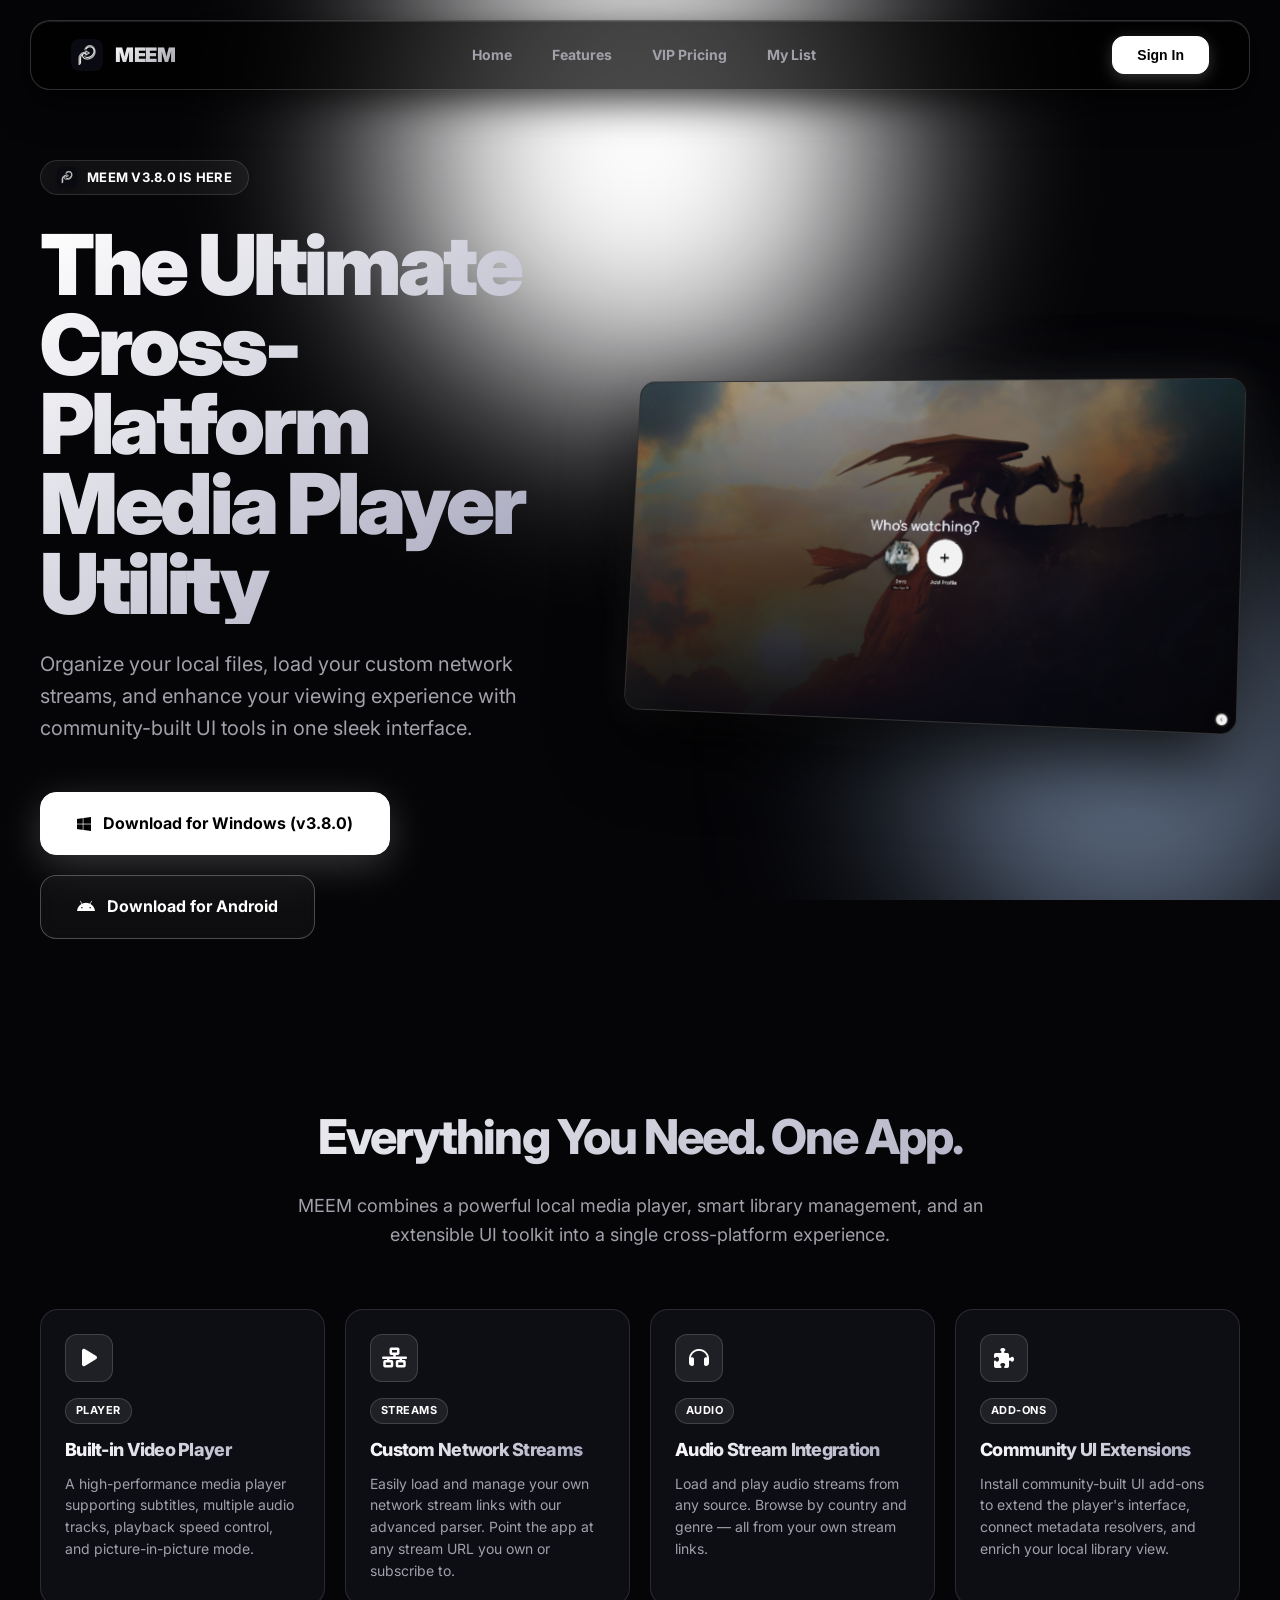
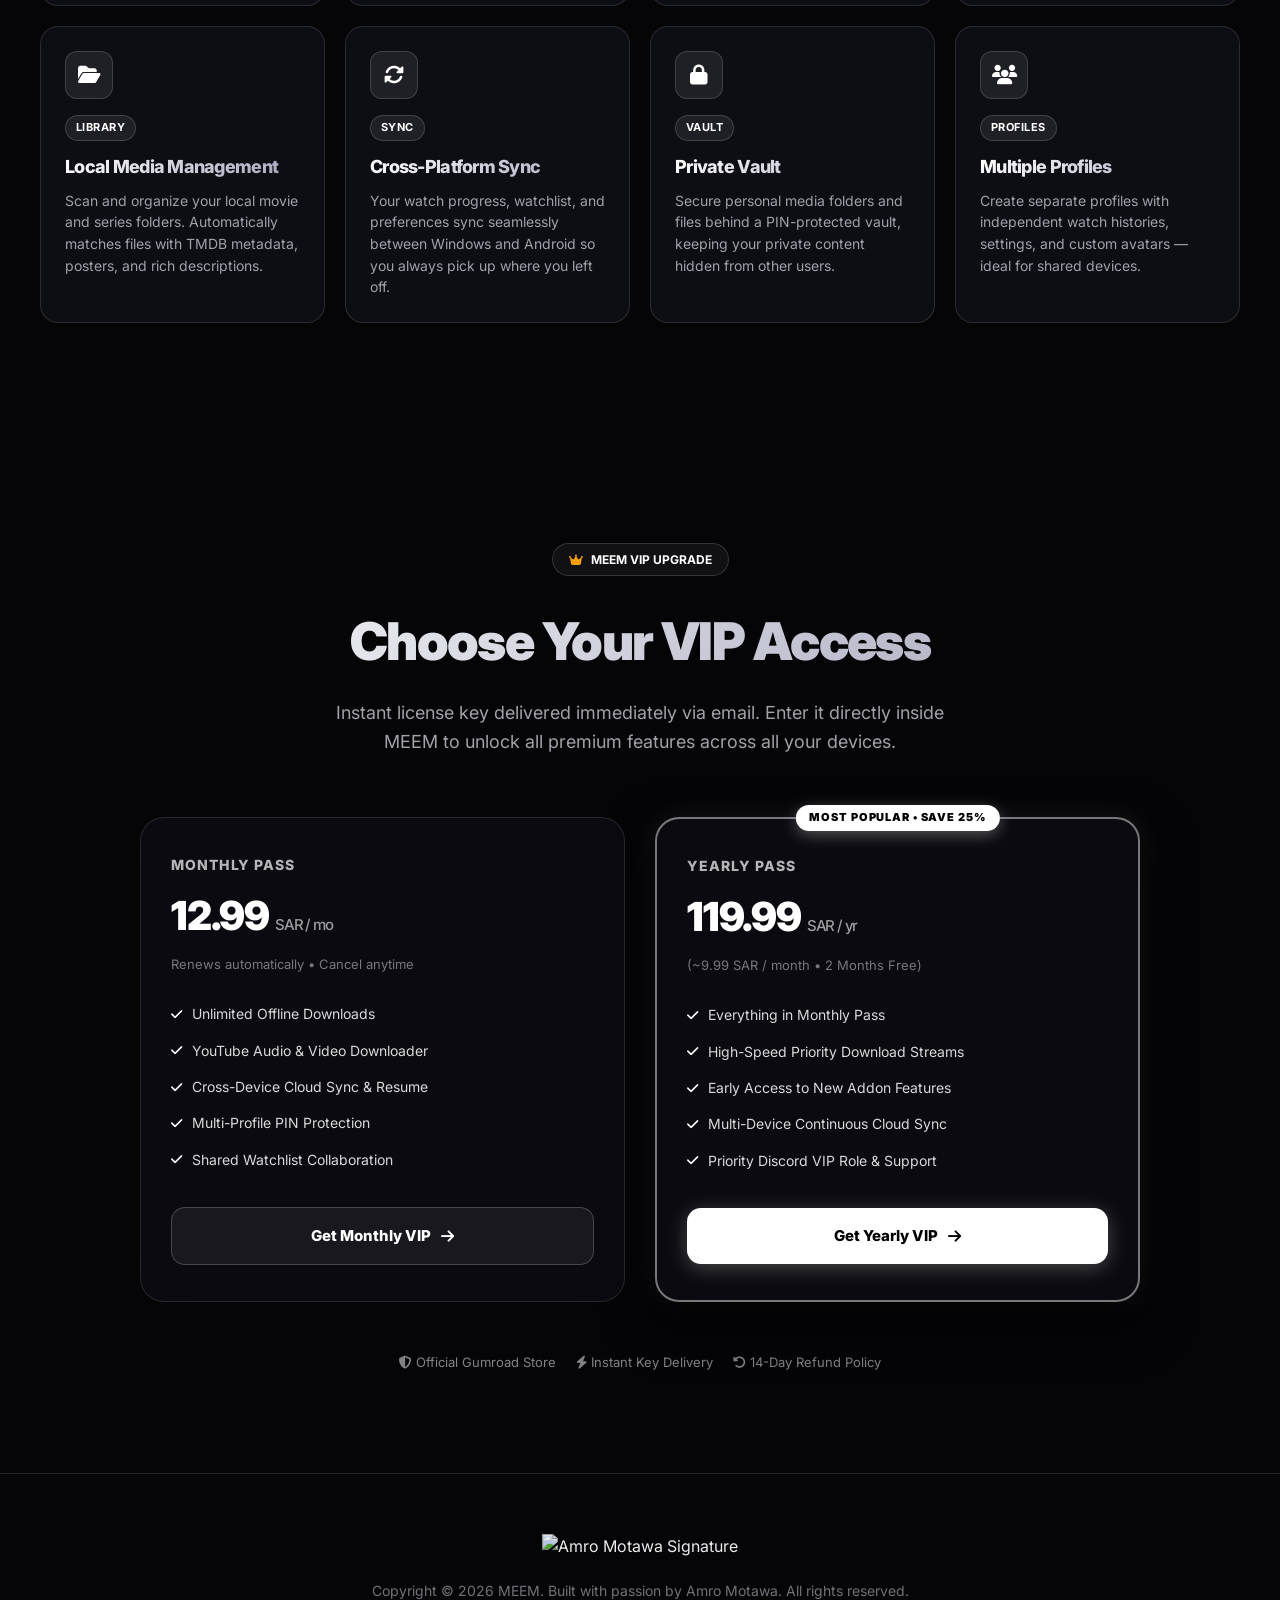
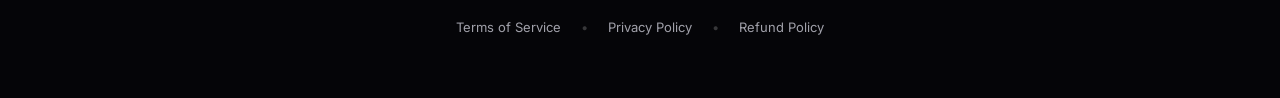
==== commit dc1e2e93: "feat(auth): add complete_mobile_auth_relay to Vercel callback" ====
--- a/index.html
+++ b/index.html
@@ -35,6 +35,7 @@
       <div class="nav-links" id="nav-links">
         <a href="#hero">Home</a>
         <a href="#features">Features</a>
+        <a href="#pricing">VIP Pricing</a>
         <a href="#mylist-section" id="nav-mylist-link">My List</a>
         <a href="#addons-section" id="nav-addons-link" style="display: none;">Addons</a>
         <a href="#admin-panel-section" id="nav-admin-link" style="display: none;">Admin Panel</a>
@@ -45,11 +46,10 @@
     </div>
   </nav>
 
-  <!-- Background Mesh -->
+  <!-- Ambient Light Orbs -->
   <div class="background-canvas">
-    <div class="blob blob-1"></div>
-    <div class="blob blob-2"></div>
-    <div class="blob blob-3"></div>
+    <div class="ambient-glow" style="width: 500px; height: 500px; background: #ffffff; top: -100px; left: 50%; transform: translateX(-50%);"></div>
+    <div class="ambient-glow" style="width: 420px; height: 420px; background: #64748b; bottom: -60px; right: -60px;"></div>
   </div>
 
   <!-- Hero Section -->
@@ -58,7 +58,7 @@
       <div class="hero-content">
         <div class="app-badge">
           <img src="imgs/appicon.png" alt="MEEM Logo" class="badge-icon">
-          <span id="app-version-badge">MEEM V2.6.0 IS HERE</span>
+          <span id="app-version-badge">MEEM V3.8.0 IS HERE</span>
         </div>
         <h1 class="hero-title">The Ultimate Cross-Platform<br>Media Player Utility</h1>
         <p class="hero-subtitle">
@@ -178,6 +178,74 @@
           <p class="feature-text">Create separate profiles with independent watch histories, settings, and custom avatars — ideal for shared devices.</p>
         </div>
 
+      </div>
+    </div>
+  </section>
+
+  <!-- VIP Pricing & Gumroad Section -->
+  <section class="vip-section" id="pricing">
+    <div class="container">
+      <div class="vip-eyebrow">
+        <i class="fa-solid fa-crown" style="color: #f59e0b;"></i>
+        <span>MEEM VIP UPGRADE</span>
+      </div>
+      <h2 class="vip-title">Choose Your VIP Access</h2>
+      <p class="vip-subtitle">
+        Instant license key delivered immediately via email. Enter it directly inside MEEM to unlock all premium features across all your devices.
+      </p>
+
+      <div class="pricing-grid">
+        <!-- Monthly Pass -->
+        <div class="pricing-card">
+          <div>
+            <div class="pricing-plan-name">Monthly Pass</div>
+            <div class="pricing-price">12.99 <span>SAR / mo</span></div>
+            <div class="pricing-subtext">Renews automatically • Cancel anytime</div>
+
+            <ul class="pricing-features">
+              <li><i class="fa-solid fa-check"></i> Unlimited Offline Downloads</li>
+              <li><i class="fa-solid fa-check"></i> YouTube Audio & Video Downloader</li>
+              <li><i class="fa-solid fa-check"></i> Cross-Device Cloud Sync & Resume</li>
+              <li><i class="fa-solid fa-check"></i> Multi-Profile PIN Protection</li>
+              <li><i class="fa-solid fa-check"></i> Shared Watchlist Collaboration</li>
+            </ul>
+          </div>
+
+          <a href="https://3mromotawa.gumroad.com/l/MEEMVIP" target="_blank" rel="noopener noreferrer" class="btn-gumroad secondary">
+            <span>Get Monthly VIP</span>
+            <i class="fa-solid fa-arrow-right"></i>
+          </a>
+        </div>
+
+        <!-- Yearly Pass (Featured) -->
+        <div class="pricing-card featured">
+          <div class="pricing-badge">Most Popular • Save 25%</div>
+
+          <div>
+            <div class="pricing-plan-name">Yearly Pass</div>
+            <div class="pricing-price">119.99 <span>SAR / yr</span></div>
+            <div class="pricing-subtext">(~9.99 SAR / month • 2 Months Free)</div>
+
+            <ul class="pricing-features">
+              <li><i class="fa-solid fa-check"></i> Everything in Monthly Pass</li>
+              <li><i class="fa-solid fa-check"></i> High-Speed Priority Download Streams</li>
+              <li><i class="fa-solid fa-check"></i> Early Access to New Addon Features</li>
+              <li><i class="fa-solid fa-check"></i> Multi-Device Continuous Cloud Sync</li>
+              <li><i class="fa-solid fa-check"></i> Priority Discord VIP Role & Support</li>
+            </ul>
+          </div>
+
+          <a href="https://3mromotawa.gumroad.com/l/MEEMVIP" target="_blank" rel="noopener noreferrer" class="btn-gumroad primary">
+            <span>Get Yearly VIP</span>
+            <i class="fa-solid fa-arrow-right"></i>
+          </a>
+        </div>
+      </div>
+
+      <div class="gumroad-guarantee">
+        <span><i class="fa-solid fa-shield-halved"></i> Official Gumroad Store</span>
+        <span><i class="fa-solid fa-bolt"></i> Instant Key Delivery</span>
+        <span><i class="fa-solid fa-rotate-left"></i> 14-Day Refund Policy</span>
       </div>
     </div>
   </section>
--- a/style.css
+++ b/style.css
@@ -1,16 +1,16 @@
 :root {
-  --font-main: 'Inter', system-ui, -apple-system, sans-serif;
-  --bg-dark: #000000;
-  --bg-surface: #09090b;
+  --font-main: -apple-system, BlinkMacSystemFont, 'Segoe UI', Roboto, 'Inter', Helvetica, Arial, sans-serif;
+  --bg-dark: #050508;
+  --bg-surface: #0d0d14;
   --accent: #ffffff;
   --accent-secondary: #ffffff;
   --text-primary: #ffffff;
   --text-secondary: #a1a1aa;
   --text-muted: #71717a;
-  --glass: rgba(255, 255, 255, 0.03);
-  --glass-border: rgba(255, 255, 255, 0.18);
+  --glass: rgba(255, 255, 255, 0.035);
+  --glass-border: rgba(255, 255, 255, 0.12);
   --radius-lg: 24px;
-  --transition-smooth: all 0.6s cubic-bezier(0.16, 1, 0.3, 1);
+  --transition-smooth: all 0.5s cubic-bezier(0.16, 1, 0.3, 1);
   --nav-height: 80px;
 }
 
@@ -140,7 +140,20 @@
   box-shadow: 0 8px 25px rgba(255, 255, 255, 0.35);
 }
 
-/* ═══ Background Mesh Gradients ═══ */
+/* ═══ Ambient Glow & Glassmorphism ═══ */
+@keyframes pulseGlow {
+  0%, 100% { opacity: 0.18; transform: scale(1); }
+  50% { opacity: 0.35; transform: scale(1.05); }
+}
+
+.ambient-glow {
+  position: absolute;
+  border-radius: 9999px;
+  filter: blur(100px);
+  pointer-events: none;
+  animation: pulseGlow 8s ease-in-out infinite;
+}
+
 .background-canvas {
   position: fixed;
   top: 0;
@@ -149,50 +162,22 @@
   height: 100%;
   z-index: -1;
   overflow: hidden;
-  background: #000000;
-}
-
-.blob {
-  position: absolute;
-  width: 80%;
-  height: 80%;
+  background: var(--bg-dark);
   pointer-events: none;
-  filter: blur(80px);
-  will-change: transform;
-}
-
-.blob-1 { 
-  top: -20%; left: -20%; 
-  background: radial-gradient(circle, rgba(255, 255, 255, 0.05) 0%, transparent 70%); 
-  animation: splashOrbit 8s infinite ease-in-out;
-}
-.blob-2 { 
-  bottom: -20%; right: -20%; 
-  background: radial-gradient(circle, rgba(255, 255, 255, 0.04) 0%, transparent 70%); 
-  animation: splashOrbit 12s infinite ease-in-out reverse;
-}
-.blob-3 { 
-  top: 20%; right: -30%; 
-  width: 70%; height: 70%;
-  background: radial-gradient(circle, rgba(255, 255, 255, 0.03) 0%, transparent 70%); 
-  filter: blur(90px);
-  animation: splashOrbit 10s infinite linear;
-}
-
-@keyframes splashOrbit {
-  0%,
-  100% {
-    transform: translate(0, 0) scale(1) rotate(0deg);
-  }
-  25% {
-    transform: translate(15%, 10%) scale(1.1) rotate(5deg);
-  }
-  50% {
-    transform: translate(-10%, 20%) scale(0.9) rotate(-5deg);
-  }
-  75% {
-    transform: translate(-15%, -5%) scale(1.05) rotate(3deg);
-  }
+}
+
+.glass-panel {
+  background: rgba(255, 255, 255, 0.035);
+  backdrop-filter: blur(24px);
+  -webkit-backdrop-filter: blur(24px);
+  border: 1px solid rgba(255, 255, 255, 0.12);
+}
+
+.glass-panel-heavy {
+  background: rgba(13, 13, 20, 0.85);
+  backdrop-filter: blur(30px);
+  -webkit-backdrop-filter: blur(30px);
+  border: 1px solid rgba(255, 255, 255, 0.18);
 }
 
 /* ═══ Typography & Shared ═══ */
@@ -300,19 +285,7 @@
 }
 
 
-.hero-title {
-  font-size: 84px;
-  line-height: 0.95;
-  margin-bottom: 24px;
-}
-
-.hero-subtitle {
-  font-size: 20px;
-  color: var(--text-secondary);
-  max-width: 550px;
-  margin-bottom: 48px;
-  font-weight: 400;
-}
+
 
 .hero-actions {
   display: flex;
@@ -2004,5 +1977,194 @@
   color: #f5c518;
 }
 
-
-
+/* ═══ VIP Pricing & Gumroad Section ═══ */
+.vip-section {
+  padding: 120px 0 100px;
+  position: relative;
+  text-align: center;
+}
+
+.vip-eyebrow {
+  display: inline-flex;
+  align-items: center;
+  gap: 8px;
+  padding: 6px 16px;
+  border-radius: 9999px;
+  font-size: 12px;
+  font-weight: 700;
+  color: #ffffff;
+  background: rgba(255, 255, 255, 0.05);
+  border: 1px solid rgba(255, 255, 255, 0.15);
+  margin-bottom: 24px;
+}
+
+.vip-title {
+  font-size: 52px;
+  font-weight: 900;
+  letter-spacing: -0.03em;
+  margin-bottom: 16px;
+}
+
+.vip-subtitle {
+  font-size: 18px;
+  color: var(--text-secondary);
+  max-width: 650px;
+  margin: 0 auto 60px;
+  line-height: 1.6;
+}
+
+.pricing-grid {
+  display: grid;
+  grid-template-columns: repeat(auto-fit, minmax(320px, 1fr));
+  gap: 30px;
+  max-width: 1000px;
+  margin: 0 auto 50px;
+  text-align: left;
+}
+
+.pricing-card {
+  background: rgba(13, 13, 20, 0.7);
+  backdrop-filter: blur(25px);
+  -webkit-backdrop-filter: blur(25px);
+  border: 1px solid rgba(255, 255, 255, 0.12);
+  border-radius: 24px;
+  padding: 36px 30px;
+  display: flex;
+  flex-direction: column;
+  justify-content: space-between;
+  position: relative;
+  transition: all 0.3s cubic-bezier(0.16, 1, 0.3, 1);
+}
+
+.pricing-card:hover {
+  border-color: rgba(255, 255, 255, 0.3);
+  transform: translateY(-4px);
+  box-shadow: 0 20px 40px rgba(0, 0, 0, 0.6);
+}
+
+.pricing-card.featured {
+  border: 2px solid rgba(255, 255, 255, 0.45);
+  box-shadow: 0 20px 50px rgba(0, 0, 0, 0.8), 0 0 30px rgba(255, 255, 255, 0.08);
+}
+
+.pricing-badge {
+  position: absolute;
+  top: -14px;
+  left: 50%;
+  transform: translateX(-50%);
+  background: #ffffff;
+  color: #000000;
+  font-size: 11px;
+  font-weight: 900;
+  letter-spacing: 0.08em;
+  text-transform: uppercase;
+  padding: 4px 14px;
+  border-radius: 9999px;
+  box-shadow: 0 4px 15px rgba(255, 255, 255, 0.3);
+}
+
+.pricing-plan-name {
+  font-size: 14px;
+  font-weight: 800;
+  text-transform: uppercase;
+  letter-spacing: 0.08em;
+  color: rgba(255, 255, 255, 0.7);
+  margin-bottom: 8px;
+}
+
+.pricing-price {
+  font-size: 40px;
+  font-weight: 900;
+  color: #ffffff;
+  letter-spacing: -0.03em;
+  display: flex;
+  align-items: baseline;
+  gap: 6px;
+  margin-bottom: 6px;
+}
+
+.pricing-price span {
+  font-size: 15px;
+  font-weight: 500;
+  color: rgba(255, 255, 255, 0.6);
+}
+
+.pricing-subtext {
+  font-size: 13px;
+  color: rgba(255, 255, 255, 0.45);
+  margin-bottom: 28px;
+}
+
+.pricing-features {
+  list-style: none;
+  padding: 0;
+  margin: 0 0 36px 0;
+  display: flex;
+  flex-direction: column;
+  gap: 14px;
+}
+
+.pricing-features li {
+  display: flex;
+  align-items: center;
+  gap: 10px;
+  font-size: 14px;
+  color: rgba(255, 255, 255, 0.85);
+}
+
+.pricing-features li i {
+  color: #ffffff;
+  font-size: 13px;
+}
+
+.btn-gumroad {
+  display: inline-flex;
+  align-items: center;
+  justify-content: center;
+  gap: 10px;
+  width: 100%;
+  padding: 16px;
+  border-radius: 14px;
+  font-weight: 800;
+  font-size: 15px;
+  text-decoration: none;
+  cursor: pointer;
+  transition: all 0.2s cubic-bezier(0.16, 1, 0.3, 1);
+}
+
+.btn-gumroad.primary {
+  background: #ffffff;
+  color: #000000;
+  box-shadow: 0 4px 20px rgba(255, 255, 255, 0.25);
+}
+
+.btn-gumroad.primary:hover {
+  transform: translateY(-2px);
+  box-shadow: 0 8px 30px rgba(255, 255, 255, 0.45);
+  background: #fafafa;
+}
+
+.btn-gumroad.secondary {
+  background: rgba(255, 255, 255, 0.06);
+  border: 1px solid rgba(255, 255, 255, 0.2);
+  color: #ffffff;
+}
+
+.btn-gumroad.secondary:hover {
+  background: rgba(255, 255, 255, 0.12);
+  border-color: rgba(255, 255, 255, 0.35);
+  transform: translateY(-2px);
+}
+
+.gumroad-guarantee {
+  display: flex;
+  align-items: center;
+  justify-content: center;
+  gap: 20px;
+  font-size: 13px;
+  color: rgba(255, 255, 255, 0.5);
+  flex-wrap: wrap;
+}
+
+
+
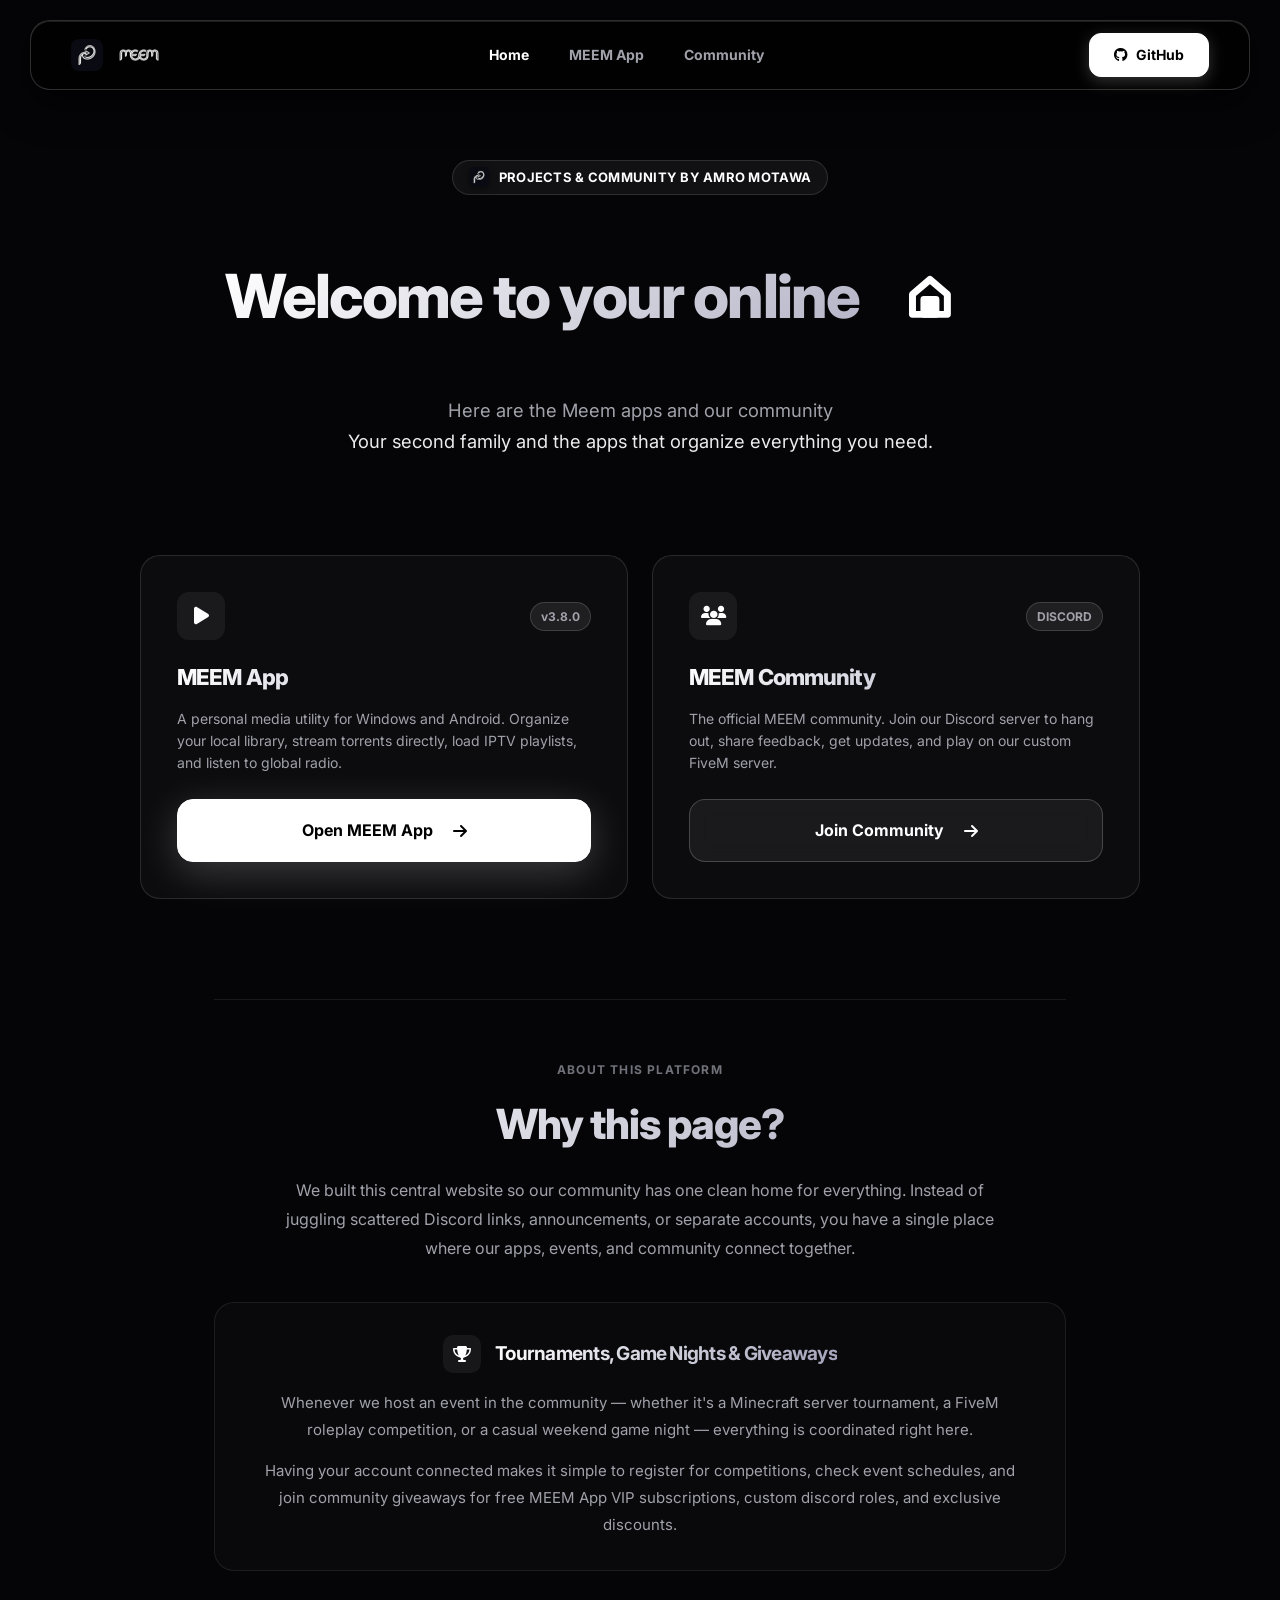
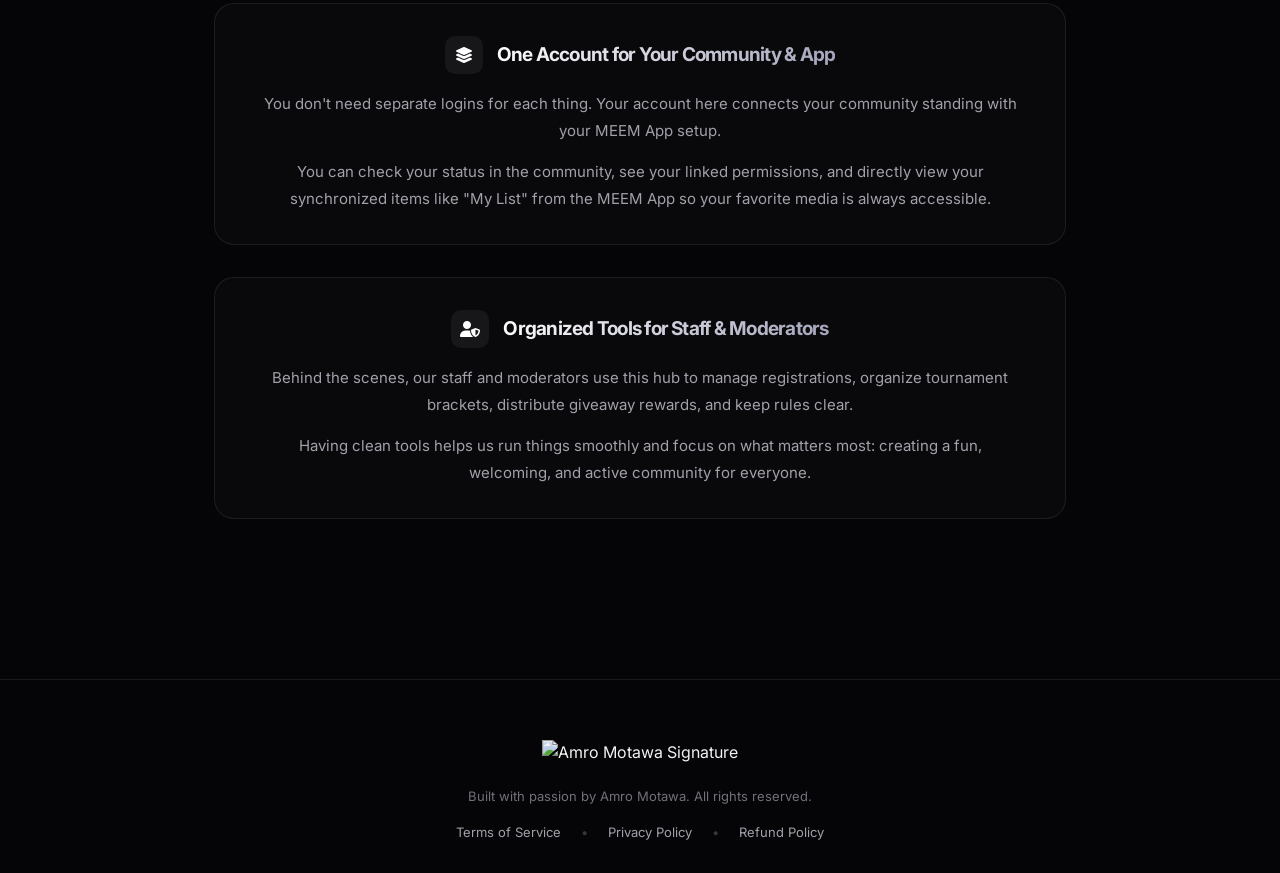
==== commit ed381f03: "Update landing page: multi-page architecture, simplified app messaging, genuine VIP pricing, and hom" ====
--- a/index.html
+++ b/index.html
@@ -1,549 +1,192 @@
-<!DOCTYPE html>
-<html lang="en">
-<head>
-  <meta charset="UTF-8">
-  <meta name="viewport" content="width=device-width, initial-scale=1.0">
-  <title>MEEM — Play Anything. Anytime.</title>
-  <meta name="description" content="MEEM is a cross-platform local media player utility. Organize your local files, load custom network streams, manage your library with smart metadata, and enhance your viewing experience — on Windows and Android.">
-  <meta name="robots" content="index, follow">
-  
-  <!-- Fonts -->
-  <link rel="preconnect" href="https://fonts.googleapis.com">
-  <link rel="preconnect" href="https://fonts.gstatic.com" crossorigin>
-  <link href="https://fonts.googleapis.com/css2?family=Inter:wght@400;500;600;700;800;900&display=swap" rel="stylesheet">
-  
-  <!-- Icons -->
-  <link rel="stylesheet" href="https://cdnjs.cloudflare.com/ajax/libs/font-awesome/6.4.0/css/all.min.css">
-  
-  <!-- Favicon -->
-  <link rel="icon" type="image/x-icon" href="imgs/favicon.ico">
-  
-  <!-- Styles -->
-  <link rel="stylesheet" href="style.css">
-  <!-- Supabase JS Library -->
-  <script src="https://cdn.jsdelivr.net/npm/@supabase/supabase-js@2"></script>
-</head>
-<body>
+<!DOCTYPE html>
+<html lang="en">
+<head>
+  <meta charset="UTF-8">
+  <meta name="viewport" content="width=device-width, initial-scale=1.0">
+  <title>MEEM — Personal Projects & Community</title>
+  <meta name="description" content="Personal projects by Amro Motawa: MEEM Player (cross-platform media player utility) and MEEM Community (Discord & FiveM roleplay).">
+  <meta name="robots" content="index, follow">
+  <link rel="canonical" href="https://meem.net/">
+
+  <!-- Fonts & Icons -->
+  <link rel="preconnect" href="https://fonts.googleapis.com">
+  <link rel="preconnect" href="https://fonts.gstatic.com" crossorigin>
+  <link href="https://fonts.googleapis.com/css2?family=Inter:wght@400;500;600;700;800;900&display=swap" rel="stylesheet">
+  <link rel="stylesheet" href="https://cdnjs.cloudflare.com/ajax/libs/font-awesome/6.4.0/css/all.min.css">
+  <link rel="icon" type="image/x-icon" href="imgs/favicon.ico">
+  <link rel="stylesheet" href="style.css">
+</head>
+<body>
+
+  
+
+  <!-- Navigation Bar -->
+  <nav class="main-nav">
+    <div class="container nav-container">
+      <div class="nav-brand" style="cursor: pointer;" onclick="window.location.href='./'">
+        <img src="imgs/appicon.png" alt="MEEM Logo" class="nav-logo">
+        <img src="imgs/MEEM.png" alt="MEEM" class="nav-brand-text-logo">
+      </div>
+      <div class="nav-links">
+        <a href="./" style="color: #ffffff;">Home</a>
+        <a href="player/">MEEM App</a>
+        <a href="community/">Community</a>
+      </div>
+      <div class="nav-auth">
+        <a href="https://github.com/amromotaw3/MEEM" target="_blank" class="btn-nav-primary" style="text-decoration: none; display: inline-flex; align-items: center; gap: 8px;">
+          <i class="fa-brands fa-github"></i> GitHub
+        </a>
+      </div>
+    </div>
+  </nav>
+
+  <!-- Hero Section -->
+  <section class="hero" style="padding: 160px 0 60px; text-align: center;">
+    <div class="container hero-container" style="display: flex; flex-direction: column; align-items: center; justify-content: center;">
+      <div class="app-badge" style="margin-bottom: 24px;">
+        <img src="imgs/appicon.png" alt="MEEM Logo" class="badge-icon">
+        <span>PROJECTS & COMMUNITY BY AMRO MOTAWA</span>
+      </div>
+      <h1 class="hero-title" style="max-width: 850px; margin: 0 auto 20px; font-size: clamp(2.3rem, 5vw, 3.8rem); font-weight: 800; line-height: 1.25; letter-spacing: -0.03em;">
+        Welcome to your online <span class="custom-home-wordmark" style="display: inline-block; position: relative; font-weight: 900; letter-spacing: -0.04em;">h<span style="display: inline-block; position: relative;"><svg viewBox="0 0 100 100" style="width: 0.82em; height: 0.82em; vertical-align: -0.06em; fill: none; stroke: #ffffff; stroke-width: 14; stroke-linejoin: round; stroke-linecap: round; display: inline-block;"><path d="M 50 15 L 85 45 L 85 85 L 15 85 L 15 45 Z"/><rect x="38" y="55" width="24" height="30" fill="#ffffff"/></svg></span>me.</span>
+      </h1>
+      <p class="hero-subtitle" style="max-width: 700px; margin: 0 auto 48px; font-size: 1.15rem; line-height: 1.7; color: #a1a1aa; text-align: center;">
+        Here are the Meem apps and our community<br>
+        <span style="color: #ffffff; opacity: 0.92;">Your second family and the apps that organize everything you need.</span>
+      </p>
+
+      <!-- Projects Grid -->
+      <div style="display: grid; grid-template-columns: repeat(auto-fit, minmax(320px, 1fr)); gap: 24px; width: 100%; max-width: 1000px; margin-top: 10px; text-align: left;">
+        
+        <!-- MEEM App Card -->
+        <div style="background: rgba(255, 255, 255, 0.03); border: 1px solid rgba(255, 255, 255, 0.12); border-radius: 20px; padding: 36px; display: flex; flex-direction: column; justify-content: space-between; transition: transform 0.2s, border-color 0.2s;">
+          <div>
+            <div style="display: flex; justify-content: space-between; align-items: center; margin-bottom: 20px;">
+              <div style="width: 48px; height: 48px; border-radius: 12px; background: rgba(255,255,255,0.06); display: flex; align-items: center; justify-content: center; font-size: 20px; color: #fff;">
+                <i class="fa-solid fa-play"></i>
+              </div>
+              <span style="font-size: 12px; font-weight: 700; padding: 4px 10px; border-radius: 20px; background: rgba(255,255,255,0.08); border: 1px solid rgba(255,255,255,0.15); color: #a1a1aa;">v3.8.0</span>
+            </div>
+            <h2 style="font-size: 22px; font-weight: 800; color: #fff; margin-bottom: 12px;">MEEM App</h2>
+            <p style="font-size: 14px; color: #a1a1aa; line-height: 1.6; margin-bottom: 24px;">
+              A personal media utility for Windows and Android. Organize your local library, stream torrents directly, load IPTV playlists, and listen to global radio.
+            </p>
+          </div>
+          <a href="player/" class="btn btn-primary" style="text-decoration: none; justify-content: center;">
+            Open MEEM App <i class="fa-solid fa-arrow-right" style="margin-left: 8px;"></i>
+          </a>
+        </div>
+
+        <!-- MEEM Community Card -->
+        <div style="background: rgba(255, 255, 255, 0.03); border: 1px solid rgba(255, 255, 255, 0.12); border-radius: 20px; padding: 36px; display: flex; flex-direction: column; justify-content: space-between; transition: transform 0.2s, border-color 0.2s;">
+          <div>
+            <div style="display: flex; justify-content: space-between; align-items: center; margin-bottom: 20px;">
+              <div style="width: 48px; height: 48px; border-radius: 12px; background: rgba(255,255,255,0.06); display: flex; align-items: center; justify-content: center; font-size: 20px; color: #fff;">
+                <i class="fa-solid fa-users"></i>
+              </div>
+              <span style="font-size: 12px; font-weight: 700; padding: 4px 10px; border-radius: 20px; background: rgba(255,255,255,0.08); border: 1px solid rgba(255,255,255,0.15); color: #a1a1aa;">DISCORD</span>
+            </div>
+            <h2 style="font-size: 22px; font-weight: 800; color: #fff; margin-bottom: 12px;">MEEM Community</h2>
+            <p style="font-size: 14px; color: #a1a1aa; line-height: 1.6; margin-bottom: 24px;">
+              The official MEEM community. Join our Discord server to hang out, share feedback, get updates, and play on our custom FiveM server.
+            </p>
+          </div>
+          <a href="community/" class="btn btn-secondary" style="text-decoration: none; justify-content: center; background: rgba(255,255,255,0.06); border: 1px solid rgba(255,255,255,0.2); color: #fff;">
+            Join Community <i class="fa-solid fa-arrow-right" style="margin-left: 8px;"></i>
+          </a>
+        </div>
+
+      </div>
+    </div>
+  </section>
+
+  <!-- Why This Page Section -->
+  <section style="padding: 40px 0 80px;">
+    <div class="container" style="max-width: 900px; margin: 0 auto; padding: 0 24px;">
+      
+      <div style="border-top: 1px solid rgba(255, 255, 255, 0.08); padding-top: 60px; margin-bottom: 40px; text-align: center;">
+        <span style="font-size: 12px; font-weight: 700; letter-spacing: 0.1em; text-transform: uppercase; color: #71717a; display: block; margin-bottom: 12px;">ABOUT THIS PLATFORM</span>
+        <h2 style="font-size: clamp(2rem, 4vw, 2.6rem); font-weight: 800; color: #ffffff; margin-bottom: 18px; letter-spacing: -0.025em;">
+          Why this page?
+        </h2>
+        <p style="color: #a1a1aa; font-size: 16px; line-height: 1.8; max-width: 750px; margin: 0 auto;">
+          We built this central website so our community has one clean home for everything. Instead of juggling scattered Discord links, announcements, or separate accounts, you have a single place where our apps, events, and community connect together.
+        </p>
+      </div>
+
+      <!-- Narrative Detailed Blocks -->
+      <div style="display: flex; flex-direction: column; gap: 32px; text-align: center;">
+        
+        <!-- Block 1: Events & Giveaways -->
+        <div style="background: rgba(255, 255, 255, 0.02); border: 1px solid rgba(255, 255, 255, 0.08); border-radius: 20px; padding: 32px 36px; display: flex; flex-direction: column; align-items: center;">
+          <div style="display: flex; align-items: center; justify-content: center; gap: 14px; margin-bottom: 16px;">
+            <div style="width: 38px; height: 38px; border-radius: 10px; background: rgba(255, 255, 255, 0.06); display: flex; align-items: center; justify-content: center; color: #fff; font-size: 16px;">
+              <i class="fa-solid fa-trophy"></i>
+            </div>
+            <h3 style="font-size: 19px; font-weight: 700; color: #ffffff; margin: 0;">Tournaments, Game Nights & Giveaways</h3>
+          </div>
+          <p style="font-size: 15px; color: #a1a1aa; line-height: 1.8; margin-bottom: 14px; max-width: 760px;">
+            Whenever we host an event in the community — whether it's a Minecraft server tournament, a FiveM roleplay competition, or a casual weekend game night — everything is coordinated right here.
+          </p>
+          <p style="font-size: 15px; color: #a1a1aa; line-height: 1.8; margin: 0; max-width: 760px;">
+            Having your account connected makes it simple to register for competitions, check event schedules, and join community giveaways for free MEEM App VIP subscriptions, custom discord roles, and exclusive discounts.
+          </p>
+        </div>
+
+        <!-- Block 2: Unified Account & Sync -->
+        <div style="background: rgba(255, 255, 255, 0.02); border: 1px solid rgba(255, 255, 255, 0.08); border-radius: 20px; padding: 32px 36px; display: flex; flex-direction: column; align-items: center;">
+          <div style="display: flex; align-items: center; justify-content: center; gap: 14px; margin-bottom: 16px;">
+            <div style="width: 38px; height: 38px; border-radius: 10px; background: rgba(255, 255, 255, 0.06); display: flex; align-items: center; justify-content: center; color: #fff; font-size: 16px;">
+              <i class="fa-solid fa-layer-group"></i>
+            </div>
+            <h3 style="font-size: 19px; font-weight: 700; color: #ffffff; margin: 0;">One Account for Your Community & App</h3>
+          </div>
+          <p style="font-size: 15px; color: #a1a1aa; line-height: 1.8; margin-bottom: 14px; max-width: 760px;">
+            You don't need separate logins for each thing. Your account here connects your community standing with your MEEM App setup.
+          </p>
+          <p style="font-size: 15px; color: #a1a1aa; line-height: 1.8; margin: 0; max-width: 760px;">
+            You can check your status in the community, see your linked permissions, and directly view your synchronized items like "My List" from the MEEM App so your favorite media is always accessible.
+          </p>
+        </div>
+
+        <!-- Block 3: Staff & Management -->
+        <div style="background: rgba(255, 255, 255, 0.02); border: 1px solid rgba(255, 255, 255, 0.08); border-radius: 20px; padding: 32px 36px; display: flex; flex-direction: column; align-items: center;">
+          <div style="display: flex; align-items: center; justify-content: center; gap: 14px; margin-bottom: 16px;">
+            <div style="width: 38px; height: 38px; border-radius: 10px; background: rgba(255, 255, 255, 0.06); display: flex; align-items: center; justify-content: center; color: #fff; font-size: 16px;">
+              <i class="fa-solid fa-user-shield"></i>
+            </div>
+            <h3 style="font-size: 19px; font-weight: 700; color: #ffffff; margin: 0;">Organized Tools for Staff & Moderators</h3>
+          </div>
+          <p style="font-size: 15px; color: #a1a1aa; line-height: 1.8; margin-bottom: 14px; max-width: 760px;">
+            Behind the scenes, our staff and moderators use this hub to manage registrations, organize tournament brackets, distribute giveaway rewards, and keep rules clear.
+          </p>
+          <p style="font-size: 15px; color: #a1a1aa; line-height: 1.8; margin: 0; max-width: 760px;">
+            Having clean tools helps us run things smoothly and focus on what matters most: creating a fun, welcoming, and active community for everyone.
+          </p>
+        </div>
+
+      </div>
+
+    </div>
+  </section>
+
+  <!-- Footer -->
+  <footer style="margin-top: 80px; padding: 60px 0 30px; border-top: 1px solid rgba(255,255,255,0.08); text-align: center;">
+    <div class="container">
+      <img src="imgs/signature_w.png" alt="Amro Motawa Signature" class="footer-signature" style="height: 95px; opacity: 0.95; margin-bottom: 20px;">
+      <p class="copyright" style="font-size: 13px; color: var(--text-muted);">Built with passion by Amro Motawa. All rights reserved.</p>
+      <div style="margin-top: 15px; display: flex; justify-content: center; gap: 20px; font-size: 13px; flex-wrap: wrap;">
+        <a href="terms/" style="color: var(--text-secondary); text-decoration: none;">Terms of Service</a>
+        <span style="color: rgba(255,255,255,0.2);">•</span>
+        <a href="privacy/" style="color: var(--text-secondary); text-decoration: none;">Privacy Policy</a>
+        <span style="color: rgba(255,255,255,0.2);">•</span>
+        <a href="refund/" style="color: var(--text-secondary); text-decoration: none;">Refund Policy</a>
+      </div>
+    </div>
+  </footer>
+
+</body>
+</html>
 
-  <!-- Navigation Bar -->
-  <nav class="main-nav">
-    <div class="container nav-container">
-      <div class="nav-brand" id="nav-brand" style="cursor: pointer;">
-        <img src="imgs/appicon.png" alt="MEEM Logo" class="nav-logo">
-        <span>MEEM</span>
-      </div>
-      <div class="nav-links" id="nav-links">
-        <a href="#hero">Home</a>
-        <a href="#features">Features</a>
-        <a href="#pricing">VIP Pricing</a>
-        <a href="#mylist-section" id="nav-mylist-link">My List</a>
-        <a href="#addons-section" id="nav-addons-link" style="display: none;">Addons</a>
-        <a href="#admin-panel-section" id="nav-admin-link" style="display: none;">Admin Panel</a>
-      </div>
-      <div class="nav-auth" id="nav-auth-container">
-        <button class="btn-nav-primary" id="btn-login-nav">Sign In</button>
-      </div>
-    </div>
-  </nav>
 
-  <!-- Ambient Light Orbs -->
-  <div class="background-canvas">
-    <div class="ambient-glow" style="width: 500px; height: 500px; background: #ffffff; top: -100px; left: 50%; transform: translateX(-50%);"></div>
-    <div class="ambient-glow" style="width: 420px; height: 420px; background: #64748b; bottom: -60px; right: -60px;"></div>
-  </div>
 
-  <!-- Hero Section -->
-  <section class="hero" id="hero">
-    <div class="container hero-container">
-      <div class="hero-content">
-        <div class="app-badge">
-          <img src="imgs/appicon.png" alt="MEEM Logo" class="badge-icon">
-          <span id="app-version-badge">MEEM V3.8.0 IS HERE</span>
-        </div>
-        <h1 class="hero-title">The Ultimate Cross-Platform<br>Media Player Utility</h1>
-        <p class="hero-subtitle">
-          Organize your local files, load your custom network streams, and enhance your viewing experience with community-built UI tools in one sleek interface.
-        </p>
-        
-        <div class="hero-actions">
-          <a href="https://github.com/amromotaw3/MEEM-Landing/releases/download/v3.8.0/MEEM-Setup-3.8.0.exe" class="btn btn-primary download-link" id="download-win">
-            <i class="fa-brands fa-windows"></i> Download for Windows (v3.8.0)
-          </a>
-          <a href="https://github.com/amromotaw3/MEEM-Landing/releases/download/v3.8.0/MEEM-3.8.0.apk" class="btn btn-secondary download-link" id="download-android">
-            <i class="fa-brands fa-android"></i>
-            Download for Android
-          </a>
-        </div>
-      </div>
-      
-      <div class="hero-visual">
-        <div class="dashboard-showcase">
-          <div class="showcase-glow"></div>
-          
-          <div class="showcase-screen" id="showcase-screen">
-            <!-- Desktop Screen View -->
-            <div class="screen-view active" id="view-desktop">
-              <!-- TODO: Replace with compliance-safe images (e.g., Big Buck Bunny or generic local file structures). NO copyrighted posters or TV network logos. -->
-              <img src="imgs/Screenshot 2026.png" id="app-screenshot" alt="MEEM Desktop Interface — Local Media Library" class="app-screenshot">
-              <div class="screen-reflection"></div>
-            </div>
-            
-            <!-- Mobile Screen View -->
-            <div class="screen-view" id="view-mobile" style="display: none;">
-              <div class="mobile-frame-container">
-                <!-- TODO: Replace with compliance-safe images (e.g., Big Buck Bunny or generic local file structures). NO copyrighted posters or TV network logos. -->
-                <img src="imgs/mobile_image.png" alt="MEEM Mobile Interface — Local Media Library" class="mobile-screenshot">
-                <div class="screen-reflection"></div>
-              </div>
-            </div>
-          </div>
-          
-          <!-- decorative visuals removed to simplify hero -->
-        </div>
-      </div>
-    </div>
-  </section>
-
-  <!-- Features Section -->
-  <section class="features" id="features">
-    <div class="container">
-      <div class="section-header">
-        <h2 class="section-title">Everything You Need. One App.</h2>
-        <p class="section-desc">MEEM combines a powerful local media player, smart library management, and an extensible UI toolkit into a single cross-platform experience.</p>
-      </div>
-
-      <div class="features-grid">
-        
-        <!-- Feature 1: Video Player -->
-        <div class="feature-card">
-          <div class="feature-icon"><i class="fa-solid fa-play"></i></div>
-          <span class="feature-tag">Player</span>
-          <h3 class="feature-title">Built-in Video Player</h3>
-          <p class="feature-text">A high-performance media player supporting subtitles, multiple audio tracks, playback speed control, and picture-in-picture mode.</p>
-        </div>
-
-        <!-- Feature 2: Custom Network Streams -->
-        <div class="feature-card">
-          <div class="feature-icon"><i class="fa-solid fa-network-wired"></i></div>
-          <span class="feature-tag">Streams</span>
-          <h3 class="feature-title">Custom Network Streams</h3>
-          <p class="feature-text">Easily load and manage your own network stream links with our advanced parser. Point the app at any stream URL you own or subscribe to.</p>
-        </div>
-
-        <!-- Feature 3: Audio Stream Integration -->
-        <div class="feature-card">
-          <div class="feature-icon"><i class="fa-solid fa-headphones"></i></div>
-          <span class="feature-tag">Audio</span>
-          <h3 class="feature-title">Audio Stream Integration</h3>
-          <p class="feature-text">Load and play audio streams from any source. Browse by country and genre — all from your own stream links.</p>
-        </div>
-
-        <!-- Feature 4: Add-on Extensions -->
-        <div class="feature-card">
-          <div class="feature-icon"><i class="fa-solid fa-puzzle-piece"></i></div>
-          <span class="feature-tag">Add-ons</span>
-          <h3 class="feature-title">Community UI Extensions</h3>
-          <p class="feature-text">Install community-built UI add-ons to extend the player's interface, connect metadata resolvers, and enrich your local library view.</p>
-        </div>
-
-        <!-- Feature 5: Local Media Management -->
-        <div class="feature-card">
-          <div class="feature-icon"><i class="fa-solid fa-folder-open"></i></div>
-          <span class="feature-tag">Library</span>
-          <h3 class="feature-title">Local Media Management</h3>
-          <p class="feature-text">Scan and organize your local movie and series folders. Automatically matches files with TMDB metadata, posters, and rich descriptions.</p>
-        </div>
-
-        <!-- Feature 6: Cross-Platform Sync -->
-        <div class="feature-card">
-          <div class="feature-icon"><i class="fa-solid fa-rotate"></i></div>
-          <span class="feature-tag">Sync</span>
-          <h3 class="feature-title">Cross-Platform Sync</h3>
-          <p class="feature-text">Your watch progress, watchlist, and preferences sync seamlessly between Windows and Android so you always pick up where you left off.</p>
-        </div>
-
-        <!-- Feature 7: Private Vault -->
-        <div class="feature-card">
-          <div class="feature-icon"><i class="fa-solid fa-lock"></i></div>
-          <span class="feature-tag">Vault</span>
-          <h3 class="feature-title">Private Vault</h3>
-          <p class="feature-text">Secure personal media folders and files behind a PIN-protected vault, keeping your private content hidden from other users.</p>
-        </div>
-
-        <!-- Feature 8: Multiple Profiles -->
-        <div class="feature-card">
-          <div class="feature-icon"><i class="fa-solid fa-users"></i></div>
-          <span class="feature-tag">Profiles</span>
-          <h3 class="feature-title">Multiple Profiles</h3>
-          <p class="feature-text">Create separate profiles with independent watch histories, settings, and custom avatars — ideal for shared devices.</p>
-        </div>
-
-      </div>
-    </div>
-  </section>
-
-  <!-- VIP Pricing & Gumroad Section -->
-  <section class="vip-section" id="pricing">
-    <div class="container">
-      <div class="vip-eyebrow">
-        <i class="fa-solid fa-crown" style="color: #f59e0b;"></i>
-        <span>MEEM VIP UPGRADE</span>
-      </div>
-      <h2 class="vip-title">Choose Your VIP Access</h2>
-      <p class="vip-subtitle">
-        Instant license key delivered immediately via email. Enter it directly inside MEEM to unlock all premium features across all your devices.
-      </p>
-
-      <div class="pricing-grid">
-        <!-- Monthly Pass -->
-        <div class="pricing-card">
-          <div>
-            <div class="pricing-plan-name">Monthly Pass</div>
-            <div class="pricing-price">12.99 <span>SAR / mo</span></div>
-            <div class="pricing-subtext">Renews automatically • Cancel anytime</div>
-
-            <ul class="pricing-features">
-              <li><i class="fa-solid fa-check"></i> Unlimited Offline Downloads</li>
-              <li><i class="fa-solid fa-check"></i> YouTube Audio & Video Downloader</li>
-              <li><i class="fa-solid fa-check"></i> Cross-Device Cloud Sync & Resume</li>
-              <li><i class="fa-solid fa-check"></i> Multi-Profile PIN Protection</li>
-              <li><i class="fa-solid fa-check"></i> Shared Watchlist Collaboration</li>
-            </ul>
-          </div>
-
-          <a href="https://3mromotawa.gumroad.com/l/MEEMVIP" target="_blank" rel="noopener noreferrer" class="btn-gumroad secondary">
-            <span>Get Monthly VIP</span>
-            <i class="fa-solid fa-arrow-right"></i>
-          </a>
-        </div>
-
-        <!-- Yearly Pass (Featured) -->
-        <div class="pricing-card featured">
-          <div class="pricing-badge">Most Popular • Save 25%</div>
-
-          <div>
-            <div class="pricing-plan-name">Yearly Pass</div>
-            <div class="pricing-price">119.99 <span>SAR / yr</span></div>
-            <div class="pricing-subtext">(~9.99 SAR / month • 2 Months Free)</div>
-
-            <ul class="pricing-features">
-              <li><i class="fa-solid fa-check"></i> Everything in Monthly Pass</li>
-              <li><i class="fa-solid fa-check"></i> High-Speed Priority Download Streams</li>
-              <li><i class="fa-solid fa-check"></i> Early Access to New Addon Features</li>
-              <li><i class="fa-solid fa-check"></i> Multi-Device Continuous Cloud Sync</li>
-              <li><i class="fa-solid fa-check"></i> Priority Discord VIP Role & Support</li>
-            </ul>
-          </div>
-
-          <a href="https://3mromotawa.gumroad.com/l/MEEMVIP" target="_blank" rel="noopener noreferrer" class="btn-gumroad primary">
-            <span>Get Yearly VIP</span>
-            <i class="fa-solid fa-arrow-right"></i>
-          </a>
-        </div>
-      </div>
-
-      <div class="gumroad-guarantee">
-        <span><i class="fa-solid fa-shield-halved"></i> Official Gumroad Store</span>
-        <span><i class="fa-solid fa-bolt"></i> Instant Key Delivery</span>
-        <span><i class="fa-solid fa-rotate-left"></i> 14-Day Refund Policy</span>
-      </div>
-    </div>
-  </section>
-
-  <!-- My List Section (Only visible when logged in) -->
-  <section class="mylist-section" id="mylist-section" style="display: none; padding: 120px 0 80px;">
-    <div class="container">
-      <div class="mylist-header" style="display: flex; align-items: center; justify-content: space-between; margin-bottom: 35px; flex-wrap: wrap; gap: 20px;">
-        <div>
-          <h1 style="font-size: 2.2rem; font-weight: 800; color: #fff; margin-bottom: 8px;">My List</h1>
-          <p style="color: var(--text-muted, #94a3b8); font-size: 0.95rem;">Manage your saved movies, TV shows, and watch progress synced from MEEM.</p>
-        </div>
-        <!-- Profile Selector Dropdown -->
-        <div id="mylist-profile-selector-wrap" style="display: none;">
-          <label style="color: var(--text-muted, #94a3b8); font-size: 0.85rem; margin-right: 10px; font-weight: 600; text-transform: uppercase; letter-spacing: 1px;">PROFILE:</label>
-          <select id="mylist-profile-select" class="mylist-profile-select" style="background: rgba(255, 255, 255, 0.08); border: 1px solid rgba(255, 255, 255, 0.15); color: #fff; padding: 10px 18px; border-radius: 10px; font-size: 0.95rem; font-weight: 600; outline: none; cursor: pointer; transition: border-color 0.2s;">
-          </select>
-        </div>
-      </div>
-
-      <!-- Tabs Navigation -->
-      <div class="mylist-tabs" style="display: flex; gap: 12px; margin-bottom: 30px; border-bottom: 1px solid rgba(255, 255, 255, 0.08); padding-bottom: 15px; overflow-x: auto;">
-        <button class="mylist-tab-btn active" data-tab="watching"><i class="fa-solid fa-play"></i> Continue Watching</button>
-        <button class="mylist-tab-btn" data-tab="watchlist"><i class="fa-solid fa-bookmark"></i> Watchlist</button>
-        <button class="mylist-tab-btn" data-tab="watched"><i class="fa-solid fa-check-circle"></i> Watched</button>
-        <button class="mylist-tab-btn" data-tab="collections"><i class="fa-solid fa-folder-open"></i> Custom Lists</button>
-      </div>
-
-      <!-- Tab Content Panes -->
-      <div class="mylist-content">
-        <div class="mylist-tab-pane active" id="pane-watching">
-          <div class="mylist-grid" id="grid-watching"></div>
-        </div>
-        <div class="mylist-tab-pane" id="pane-watchlist">
-          <div class="mylist-grid" id="grid-watchlist"></div>
-        </div>
-        <div class="mylist-tab-pane" id="pane-watched">
-          <div class="mylist-grid" id="grid-watched"></div>
-        </div>
-        <div class="mylist-tab-pane" id="pane-collections">
-          <div id="container-collections"></div>
-        </div>
-      </div>
-    </div>
-  </section>
-
-  <!-- Addons Section (Only visible when logged in) -->
-  <section class="addons-section" id="addons-section" style="display: none;">
-    <div class="container">
-      <div class="section-header">
-        <h2 class="section-title">MEEM Addons</h2>
-        <p class="section-desc">Unlock unlimited content sources with these compatible addons. Click install to copy or load them directly into your MEEM app.</p>
-      </div>
-      <div class="addons-grid" id="addons-grid">
-        <!-- Addons will be loaded dynamically here -->
-      </div>
-    </div>
-  </section>
-
-  <!-- Admin Panel Section (Only visible to admins) -->
-  <section class="admin-panel" id="admin-panel-section" style="display: none;">
-    <div class="container">
-      <div class="section-header">
-        <h2 class="section-title">Admin Control Panel</h2>
-        <p class="section-desc">Manage all users, edit subscription validity, max active devices, ban accounts, and manage MEEM Addons.</p>
-      </div>
-      
-      <div class="admin-container">
-        <div class="admin-sidebar">
-          <button class="admin-nav-btn active" data-tab="users-tab"><i class="fa-solid fa-users"></i> Users & Subscriptions</button>
-          <button class="admin-nav-btn" data-tab="addons-tab"><i class="fa-solid fa-puzzle-piece"></i> Manage Addons</button>
-          <button class="admin-nav-btn admin-copy-btn" id="btn-copy-callback"><i class="fa-solid fa-copy"></i> Copy Callback Link</button>
-        </div>
-        
-        <div class="admin-content">
-          <!-- Users Tab -->
-          <div class="admin-tab-content active" id="users-tab">
-            <div class="admin-card">
-              <div class="admin-card-header" style="display: flex; justify-content: space-between; align-items: center; margin-bottom: 20px; border-bottom: 1px solid var(--glass-border); padding-bottom: 15px;">
-                <h3 style="background: none; -webkit-text-fill-color: initial; color: #fff;">Registered Users</h3>
-                <span class="admin-badge" id="user-count" style="background: rgba(255, 255, 255, 0.1); color: var(--accent); padding: 4px 12px; border-radius: 100px; font-size: 13px; font-weight: 700;">0 Users</span>
-              </div>
-              <div class="table-responsive">
-                <table class="admin-table">
-                  <thead>
-                    <tr>
-                      <th>Email</th>
-                      <th>Role</th>
-                      <th>Max Devices</th>
-                      <th>Subscription Expiry</th>
-                      <th>Status</th>
-                      <th>Actions</th>
-                    </tr>
-                  </thead>
-                  <tbody id="users-table-body">
-                    <!-- Populated dynamically -->
-                  </tbody>
-                </table>
-              </div>
-            </div>
-          </div>
-          
-          <!-- Addons Tab -->
-          <div class="admin-tab-content" id="addons-tab">
-            <div class="admin-grid-layout" style="display: grid; grid-template-columns: 1.2fr 1.8fr; gap: 30px;">
-              <!-- Add Addon Form -->
-              <div class="admin-card">
-                <h3 style="background: none; -webkit-text-fill-color: initial; color: #fff; margin-bottom: 20px; border-bottom: 1px solid var(--glass-border); padding-bottom: 15px;">Add MEEM Addon</h3>
-                <form id="add-addon-form">
-                  <div class="form-group" style="margin-bottom: 15px;">
-                    <label for="addon-manifest-url" style="display: block; font-size: 13px; color: var(--text-secondary); margin-bottom: 8px; font-weight: 600;">Manifest JSON URL</label>
-                    <div style="display: flex; gap: 10px;">
-                      <input type="url" id="addon-manifest-url" class="form-control" placeholder="https://addon-domain/manifest.json" required style="flex: 1; background: rgba(255,255,255,0.03); border: 1px solid var(--glass-border); color: #fff; padding: 12px; border-radius: 8px; outline: none; font-size: 14px;">
-                      <button type="button" class="btn btn-secondary" id="btn-fetch-addon" style="padding: 12px 18px; border-radius: 8px; font-size: 13px; font-weight: 600;">Fetch</button>
-                    </div>
-                  </div>
-                  
-                  <div class="form-group" style="margin-bottom: 15px;">
-                    <label for="addon-name" style="display: block; font-size: 13px; color: var(--text-secondary); margin-bottom: 8px; font-weight: 600;">Addon Name</label>
-                    <input type="text" id="addon-name" class="form-control" placeholder="Fetched automatically or type here" required style="width: 100%; background: rgba(255,255,255,0.03); border: 1px solid var(--glass-border); color: #fff; padding: 12px; border-radius: 8px; outline: none; font-size: 14px;">
-                  </div>
-                  
-                  <div class="form-group" style="margin-bottom: 15px;">
-                    <label for="addon-description" style="display: block; font-size: 13px; color: var(--text-secondary); margin-bottom: 8px; font-weight: 600;">Description</label>
-                    <textarea id="addon-description" class="form-control" placeholder="Fetched automatically or type here" rows="3" style="width: 100%; background: rgba(255,255,255,0.03); border: 1px solid var(--glass-border); color: #fff; padding: 12px; border-radius: 8px; outline: none; font-size: 14px; font-family: inherit; resize: vertical;"></textarea>
-                  </div>
-                  
-                  <div class="form-group" style="margin-bottom: 20px;">
-                    <label for="addon-logo-url" style="display: block; font-size: 13px; color: var(--text-secondary); margin-bottom: 8px; font-weight: 600;">Logo / Icon URL</label>
-                    <input type="url" id="addon-logo-url" class="form-control" placeholder="Fetched automatically or type image URL" style="width: 100%; background: rgba(255,255,255,0.03); border: 1px solid var(--glass-border); color: #fff; padding: 12px; border-radius: 8px; outline: none; font-size: 14px;">
-                  </div>
-                  
-                  <button type="submit" class="btn btn-primary" style="width: 100%; justify-content: center; padding: 14px; border-radius: 12px;">Add Addon</button>
-                </form>
-              </div>
-              
-              <!-- Addons List -->
-              <div class="admin-card">
-                <h3 style="background: none; -webkit-text-fill-color: initial; color: #fff; margin-bottom: 20px; border-bottom: 1px solid var(--glass-border); padding-bottom: 15px;">Active Addons</h3>
-                <div class="admin-addons-list" id="admin-addons-list" style="display: flex; flex-direction: column; gap: 15px; max-height: 500px; overflow-y: auto; padding-right: 5px;">
-                  <!-- Populated dynamically -->
-                </div>
-              </div>
-            </div>
-          </div>
-        </div>
-      </div>
-    </section>
-
-    <!-- Auth Modal -->
-    <div class="auth-overlay" id="auth-modal" style="display: none;">
-      <div class="auth-card">
-        <button class="auth-close-btn" id="auth-close-btn"><i class="fa-solid fa-times"></i></button>
-        <div class="auth-brand">
-          <img src="imgs/appicon.png" alt="MEEM Logo" class="auth-logo-img" style="width: 60px; height: 60px; margin-bottom: 15px; border-radius: 12px; box-shadow: 0 8px 24px rgba(255, 255, 255, 0.2);">
-          <h2 class="auth-title" id="auth-modal-title">Welcome to MEEM</h2>
-          <p class="auth-subtitle" id="auth-modal-subtitle">Sign in to sync your library, manage your private vault, and explore addons.</p>
-        </div>
-        <div class="auth-tabs" id="auth-tabs">
-          <button class="auth-tab active" data-mode="login">Sign In</button>
-          <button class="auth-tab" data-mode="register">Create Account</button>
-        </div>
-        <form id="auth-form">
-          <div class="auth-field" id="auth-username-field" style="display: none;">
-            <label class="auth-label" for="auth-username">Username</label>
-            <div class="auth-input-wrap">
-              <i class="fa-regular fa-user"></i>
-              <input type="text" id="auth-username" class="auth-input" placeholder="Your username">
-            </div>
-          </div>
-          <div class="auth-field">
-            <label class="auth-label" for="auth-email">Email</label>
-            <div class="auth-input-wrap">
-              <i class="fa-regular fa-envelope"></i>
-              <input type="email" id="auth-email" class="auth-input" placeholder="you@example.com" required>
-            </div>
-          </div>
-          <div class="auth-field">
-            <label class="auth-label" for="auth-password">Password</label>
-            <div class="auth-input-wrap">
-              <i class="fa-solid fa-lock"></i>
-              <input type="password" id="auth-password" class="auth-input" placeholder="••••••••" required>
-            </div>
-          </div>
-          <button type="submit" class="auth-submit" id="auth-submit-btn">Sign In</button>
-        </form>
-        <form id="auth-otp-form" style="display: none;">
-          <div class="auth-field">
-            <label class="auth-label" for="auth-otp-code">Verification Code</label>
-            <div class="auth-input-wrap">
-              <i class="fa-solid fa-key"></i>
-              <input type="text" id="auth-otp-code" class="auth-input" placeholder="6-digit code" required>
-            </div>
-            <p style="font-size: 12px; color: var(--text-secondary); margin-top: 8px;">Enter the code we sent to your email.</p>
-          </div>
-          <button type="submit" class="auth-submit" id="auth-otp-submit-btn">Verify & Login</button>
-        </form>
-        <div style="margin-top: 15px; border-top: 1px solid var(--glass-border); padding-top: 15px; display: flex; gap: 10px;">
-          <button id="oauth-google" class="oauth-btn oauth-google"><i class="fa-brands fa-google"></i> Google</button>
-          <button id="oauth-discord" class="oauth-btn oauth-discord"><i class="fa-brands fa-discord"></i> Discord</button>
-        </div>
-        <button type="button" id="btn-auth-back" class="btn-auth-back">Back</button>
-        <div class="auth-msg" id="auth-msg"></div>
-      </div>
-    </div>
-
-    <!-- Edit User Modal (Admin only) -->
-    <div class="auth-overlay" id="edit-user-modal" style="display: none;">
-      <div class="auth-card" style="max-width: 500px;">
-        <button class="auth-close-btn" id="edit-user-close-btn"><i class="fa-solid fa-times"></i></button>
-        <div class="auth-brand" style="margin-bottom: 20px;">
-          <h2 class="auth-title">Edit User Account</h2>
-          <p class="auth-subtitle" id="edit-user-email" style="color: var(--accent); font-weight: 600; margin-top: 5px;"></p>
-        </div>
-        <form id="edit-user-form">
-          <input type="hidden" id="edit-user-id">
-          
-          <div class="form-group" style="margin-bottom: 15px;">
-            <label for="edit-user-role" style="display: block; font-size: 13px; color: var(--text-secondary); margin-bottom: 8px; font-weight: 600;">Role</label>
-            <select id="edit-user-role" class="form-control" style="width: 100%; background: #15151c; border: 1px solid var(--glass-border); color: #fff; padding: 12px; border-radius: 8px; outline: none; font-size: 14px;">
-              <option value="user">User</option>
-              <option value="admin">Admin</option>
-            </select>
-          </div>
-          
-          <div class="form-group" style="margin-bottom: 15px;">
-            <label for="edit-user-max-devices" style="display: block; font-size: 13px; color: var(--text-secondary); margin-bottom: 8px; font-weight: 600;">Max Active Devices</label>
-            <input type="number" id="edit-user-max-devices" class="form-control" min="1" max="9999" required style="width: 100%; background: #15151c; border: 1px solid var(--glass-border); color: #fff; padding: 12px; border-radius: 8px; outline: none; font-size: 14px;">
-          </div>
-          
-          <div class="form-group" style="margin-bottom: 20px;">
-            <label for="edit-user-expiry" style="display: block; font-size: 13px; color: var(--text-secondary); margin-bottom: 8px; font-weight: 600;">Subscription Expires At</label>
-            <input type="datetime-local" id="edit-user-expiry" class="form-control" required style="width: 100%; background: #15151c; border: 1px solid var(--glass-border); color: #fff; padding: 12px; border-radius: 8px; outline: none; font-size: 14px;">
-            <div class="quick-date-buttons" style="display: flex; gap: 10px; margin-top: 10px;">
-              <button type="button" class="btn-quick-date" data-days="30" style="flex: 1; background: rgba(255,255,255,0.03); border: 1px solid var(--glass-border); color: #fff; padding: 8px; border-radius: 6px; font-size: 12px; cursor: pointer; transition: var(--transition-smooth);">+30 Days</button>
-              <button type="button" class="btn-quick-date" data-days="365" style="flex: 1; background: rgba(255,255,255,0.03); border: 1px solid var(--glass-border); color: #fff; padding: 8px; border-radius: 6px; font-size: 12px; cursor: pointer; transition: var(--transition-smooth);">+1 Year</button>
-              <button type="button" class="btn-quick-date" data-days="0" style="flex: 1; background: rgba(239, 68, 68, 0.1); border: 1px solid rgba(239, 68, 68, 0.2); color: #f87171; padding: 8px; border-radius: 6px; font-size: 12px; cursor: pointer; transition: var(--transition-smooth);">Expire Now</button>
-            </div>
-          </div>
-          
-          <button type="submit" class="btn btn-primary" style="width: 100%; justify-content: center; padding: 14px; border-radius: 12px;">Save Changes</button>
-        </form>
-      </div>
-    </div>
-
-    <!-- Ban Details / Device Selection Modal -->
-    <div class="auth-overlay" id="ban-modal" style="display: none;">
-      <div class="auth-card" style="max-width: 500px;">
-        <button class="auth-close-btn" id="ban-close-btn"><i class="fa-solid fa-times"></i></button>
-        <div class="auth-brand" style="margin-bottom: 20px;">
-          <h2 class="auth-title"><i class="fa-solid fa-ban" style="color: #ef4444; margin-right: 10px;"></i> Ban User & Devices</h2>
-          <p class="auth-subtitle">Choose which devices of <span id="ban-user-email" style="color: var(--accent); font-weight: bold;"></span> you want to add to the global blacklist.</p>
-        </div>
-        
-        <form id="ban-devices-form">
-          <input type="hidden" id="ban-target-user-id">
-          
-          <div class="form-group" style="margin-bottom: 20px;">
-            <label style="display: block; font-size: 13px; color: var(--text-secondary); margin-bottom: 12px; font-weight: 600;">Select Devices to Blacklist:</label>
-            <div id="ban-devices-list" style="display: flex; flex-direction: column; gap: 10px; max-height: 200px; overflow-y: auto; padding: 10px; background: rgba(0,0,0,0.2); border-radius: 8px; border: 1px solid var(--glass-border);">
-              <!-- Populated dynamically -->
-            </div>
-          </div>
-          
-          <div class="form-group" style="margin-bottom: 20px;">
-            <label for="ban-reason" style="display: block; font-size: 13px; color: var(--text-secondary); margin-bottom: 8px; font-weight: 600;">Reason for Ban</label>
-            <input type="text" id="ban-reason" class="form-control" placeholder="e.g. Sharing account, abusive behavior" style="width: 100%; background: #15151c; border: 1px solid var(--glass-border); color: #fff; padding: 12px; border-radius: 8px; outline: none; font-size: 14px;">
-          </div>
-          
-          <div style="display: flex; gap: 15px;">
-            <button type="button" class="btn btn-secondary" id="btn-ban-select-all" style="flex: 1; justify-content: center; font-size: 13px; padding: 10px; background: rgba(255,255,255,0.05); border: 1px solid var(--glass-border); color: #fff; border-radius: 8px; cursor: pointer;">Select All</button>
-            <button type="button" class="btn btn-secondary" id="btn-ban-select-none" style="flex: 1; justify-content: center; font-size: 13px; padding: 10px; background: rgba(255,255,255,0.05); border: 1px solid var(--glass-border); color: #fff; border-radius: 8px; cursor: pointer;">Deselect All</button>
-          </div>
-          
-          <button type="submit" class="btn btn-primary" style="width: 100%; justify-content: center; padding: 14px; border-radius: 12px; background: #ef4444; border-color: #ef4444; margin-top: 20px; box-shadow: 0 10px 30px rgba(239, 68, 68, 0.2); color: #fff;">Confirm Ban & Blacklist</button>
-        </form>
-      </div>
-    </div>
-
-    <!-- Toast Container -->
-    <div id="toast-container" style="position: fixed; bottom: 30px; right: 30px; z-index: 10000; display: flex; flex-direction: column; gap: 10px; pointer-events: none;"></div>
-
-  <!-- Footer -->
-  <footer>
-    <div class="container">
-      <img src="imgs/signature_w.png" alt="Amro Motawa Signature" class="footer-signature">
-      <p class="copyright">Copyright © 2026 MEEM. Built with passion by Amro Motawa. All rights reserved.</p>
-      <div style="margin-top: 15px; display: flex; justify-content: center; gap: 20px; font-size: 13px; flex-wrap: wrap;">
-        <a href="terms/" style="color: var(--text-secondary); text-decoration: none; transition: color 0.2s;">Terms of Service</a>
-        <span style="color: rgba(255,255,255,0.2);">•</span>
-        <a href="privacy/" style="color: var(--text-secondary); text-decoration: none; transition: color 0.2s;">Privacy Policy</a>
-        <span style="color: rgba(255,255,255,0.2);">•</span>
-        <a href="refund/" style="color: var(--text-secondary); text-decoration: none; transition: color 0.2s;">Refund Policy</a>
-      </div>
-    </div>
-  </footer>
-
-  <!-- Scripts -->
-  <script src="script.js"></script>
-</body>
-</html>
--- a/style.css
+++ b/style.css
@@ -85,6 +85,13 @@
   box-shadow: 0 4px 10px rgba(0, 0, 0, 0.3);
 }
 
+.nav-brand-text-logo {
+  height: 48px;
+  width: auto;
+  object-fit: contain;
+  display: block;
+}
+
 .nav-links {
   display: flex;
   gap: 40px;
@@ -146,7 +153,7 @@
   50% { opacity: 0.35; transform: scale(1.05); }
 }
 
-.ambient-glow {
+.ambient-glow { display: none !important;
   position: absolute;
   border-radius: 9999px;
   filter: blur(100px);
@@ -408,7 +415,7 @@
   z-index: 4; /* ensure the image sits behind text */
 }
 
-.showcase-glow {
+.showcase-glow { display: none !important;
   position: absolute;
   top: 10%; left: 15%; width: 70%; height: 70%;
   background: radial-gradient(circle, rgba(255, 255, 255, 0.12) 0%, rgba(255, 255, 255, 0.03) 60%, transparent 100%);
@@ -694,7 +701,7 @@
   
   .dashboard-showcase { max-width: 650px; margin: 0 auto; }
   .showcase-screen { transform: none !important; border-radius: 12px; }
-  .showcase-glow { top: 5%; left: 5%; width: 90%; height: 90%; }
+  .showcase-glow { display: none !important; top: 5%; left: 5%; width: 90%; height: 90%; }
   .panels-left, .panels-right { display: contents; }
   .floating-panels-container { display: grid; grid-template-columns: repeat(2, 1fr); gap: 15px; margin-top: 30px; width: 100%; }
   .floating-panel { position: static !important; animation: none !important; background: rgba(255, 255, 255, 0.03); border: 1px solid var(--glass-border); justify-content: flex-start; }
@@ -807,15 +814,13 @@
 .auth-overlay {
   position: fixed;
   top: 0; left: 0; width: 100%; height: 100%;
-  background: rgba(7, 7, 10, 0.85);
-  backdrop-filter: blur(20px);
-  -webkit-backdrop-filter: blur(20px);
+  background: rgba(0, 0, 0, 0.85);
   z-index: 9999999;
   display: flex;
   align-items: center;
   justify-content: center;
   padding: 20px;
-  animation: fadeIn 0.3s cubic-bezier(0.16, 1, 0.3, 1) forwards;
+  animation: fadeIn 0.25s cubic-bezier(0.16, 1, 0.3, 1) forwards;
 }
 .auth-card {
   background: var(--bg-surface);
@@ -2168,3 +2173,4 @@
 
 
 
+
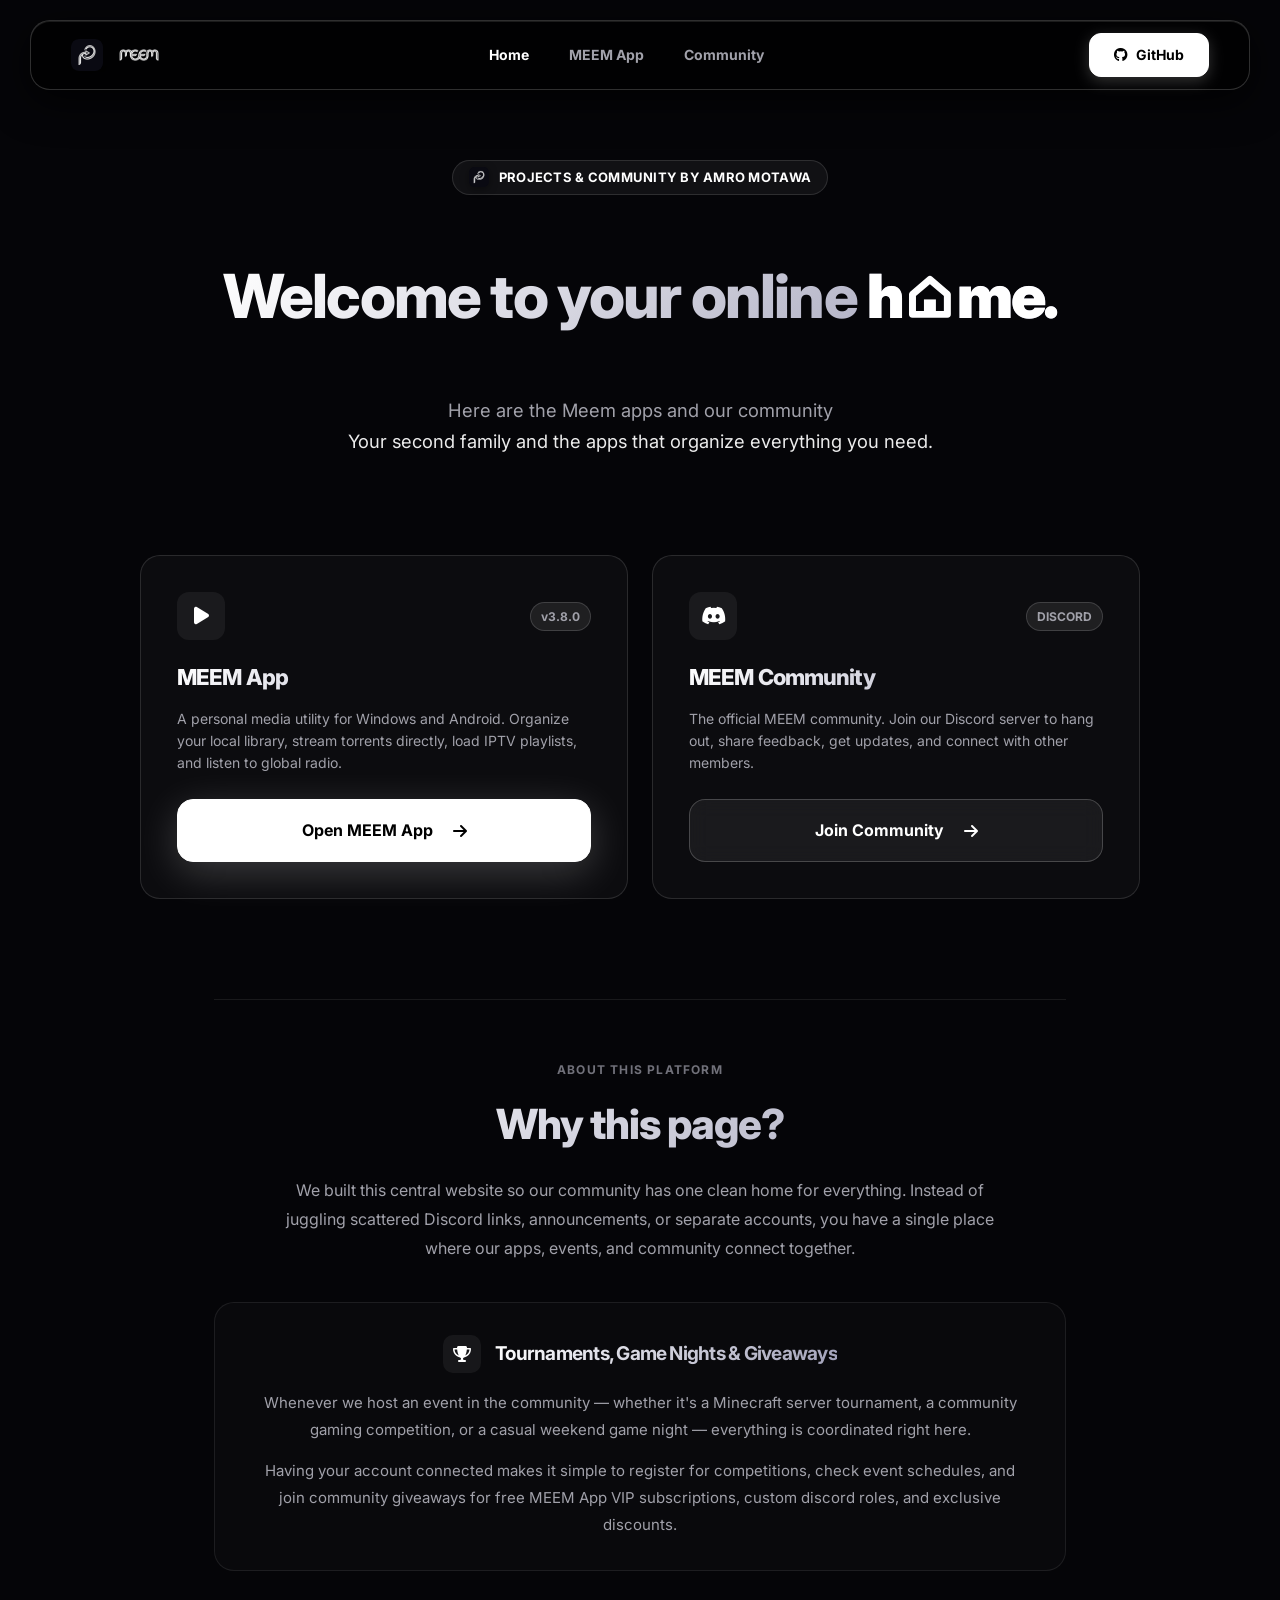
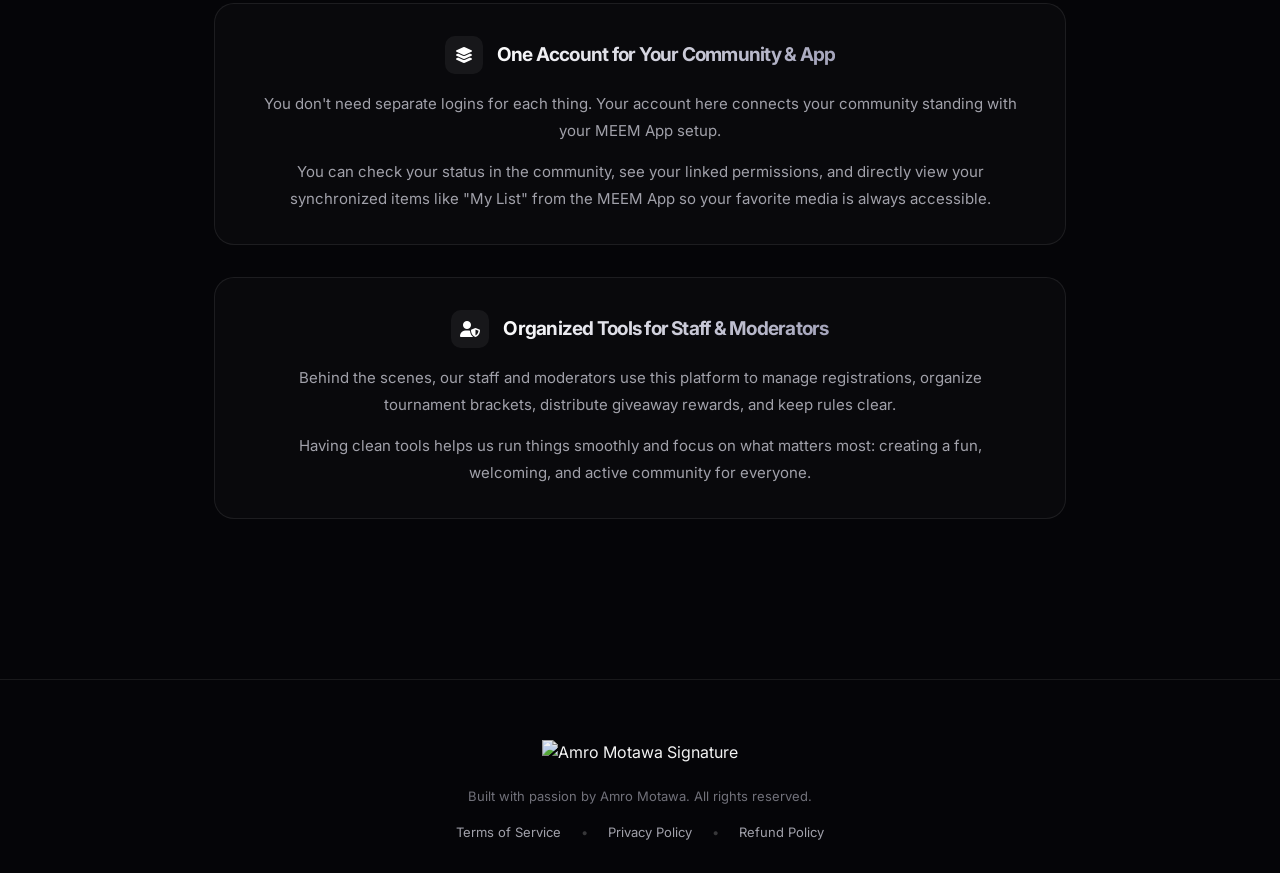
==== commit 4f275ec7: "Fix JS error alerts, fix home wordmark visibility, make navbar mobile responsive, redesign Discord w" ====
--- a/index.html
+++ b/index.html
@@ -4,7 +4,7 @@
   <meta charset="UTF-8">
   <meta name="viewport" content="width=device-width, initial-scale=1.0">
   <title>MEEM — Personal Projects & Community</title>
-  <meta name="description" content="Personal projects by Amro Motawa: MEEM Player (cross-platform media player utility) and MEEM Community (Discord & FiveM roleplay).">
+  <meta name="description" content="Personal projects by Amro Motawa: MEEM Player (cross-platform media player utility) and MEEM Community on Discord.">
   <meta name="robots" content="index, follow">
   <link rel="canonical" href="https://meem.net/">
 
@@ -48,7 +48,7 @@
         <span>PROJECTS & COMMUNITY BY AMRO MOTAWA</span>
       </div>
       <h1 class="hero-title" style="max-width: 850px; margin: 0 auto 20px; font-size: clamp(2.3rem, 5vw, 3.8rem); font-weight: 800; line-height: 1.25; letter-spacing: -0.03em;">
-        Welcome to your online <span class="custom-home-wordmark" style="display: inline-block; position: relative; font-weight: 900; letter-spacing: -0.04em;">h<span style="display: inline-block; position: relative;"><svg viewBox="0 0 100 100" style="width: 0.82em; height: 0.82em; vertical-align: -0.06em; fill: none; stroke: #ffffff; stroke-width: 14; stroke-linejoin: round; stroke-linecap: round; display: inline-block;"><path d="M 50 15 L 85 45 L 85 85 L 15 85 L 15 45 Z"/><rect x="38" y="55" width="24" height="30" fill="#ffffff"/></svg></span>me.</span>
+        Welcome to your online <span class="custom-home-wordmark">h<span class="home-roof-icon"><svg viewBox="0 0 100 100"><path d="M 50 15 L 85 45 L 85 85 L 15 85 L 15 45 Z"/><rect x="38" y="55" width="24" height="30"/></svg></span>me.</span>
       </h1>
       <p class="hero-subtitle" style="max-width: 700px; margin: 0 auto 48px; font-size: 1.15rem; line-height: 1.7; color: #a1a1aa; text-align: center;">
         Here are the Meem apps and our community<br>
@@ -82,13 +82,13 @@
           <div>
             <div style="display: flex; justify-content: space-between; align-items: center; margin-bottom: 20px;">
               <div style="width: 48px; height: 48px; border-radius: 12px; background: rgba(255,255,255,0.06); display: flex; align-items: center; justify-content: center; font-size: 20px; color: #fff;">
-                <i class="fa-solid fa-users"></i>
+                <i class="fa-brands fa-discord"></i>
               </div>
               <span style="font-size: 12px; font-weight: 700; padding: 4px 10px; border-radius: 20px; background: rgba(255,255,255,0.08); border: 1px solid rgba(255,255,255,0.15); color: #a1a1aa;">DISCORD</span>
             </div>
             <h2 style="font-size: 22px; font-weight: 800; color: #fff; margin-bottom: 12px;">MEEM Community</h2>
             <p style="font-size: 14px; color: #a1a1aa; line-height: 1.6; margin-bottom: 24px;">
-              The official MEEM community. Join our Discord server to hang out, share feedback, get updates, and play on our custom FiveM server.
+              The official MEEM community. Join our Discord server to hang out, share feedback, get updates, and connect with other members.
             </p>
           </div>
           <a href="community/" class="btn btn-secondary" style="text-decoration: none; justify-content: center; background: rgba(255,255,255,0.06); border: 1px solid rgba(255,255,255,0.2); color: #fff;">
@@ -126,7 +126,7 @@
             <h3 style="font-size: 19px; font-weight: 700; color: #ffffff; margin: 0;">Tournaments, Game Nights & Giveaways</h3>
           </div>
           <p style="font-size: 15px; color: #a1a1aa; line-height: 1.8; margin-bottom: 14px; max-width: 760px;">
-            Whenever we host an event in the community — whether it's a Minecraft server tournament, a FiveM roleplay competition, or a casual weekend game night — everything is coordinated right here.
+            Whenever we host an event in the community — whether it's a Minecraft server tournament, a community gaming competition, or a casual weekend game night — everything is coordinated right here.
           </p>
           <p style="font-size: 15px; color: #a1a1aa; line-height: 1.8; margin: 0; max-width: 760px;">
             Having your account connected makes it simple to register for competitions, check event schedules, and join community giveaways for free MEEM App VIP subscriptions, custom discord roles, and exclusive discounts.
@@ -158,7 +158,7 @@
             <h3 style="font-size: 19px; font-weight: 700; color: #ffffff; margin: 0;">Organized Tools for Staff & Moderators</h3>
           </div>
           <p style="font-size: 15px; color: #a1a1aa; line-height: 1.8; margin-bottom: 14px; max-width: 760px;">
-            Behind the scenes, our staff and moderators use this hub to manage registrations, organize tournament brackets, distribute giveaway rewards, and keep rules clear.
+            Behind the scenes, our staff and moderators use this platform to manage registrations, organize tournament brackets, distribute giveaway rewards, and keep rules clear.
           </p>
           <p style="font-size: 15px; color: #a1a1aa; line-height: 1.8; margin: 0; max-width: 760px;">
             Having clean tools helps us run things smoothly and focus on what matters most: creating a fun, welcoming, and active community for everyone.
--- a/style.css
+++ b/style.css
@@ -2171,6 +2171,287 @@
   flex-wrap: wrap;
 }
 
-
-
-
+/* ═══ Custom Home Wordmark ═══ */
+.custom-home-wordmark {
+  display: inline-flex !important;
+  align-items: center !important;
+  vertical-align: baseline !important;
+  color: #ffffff !important;
+  -webkit-text-fill-color: #ffffff !important;
+  background: none !important;
+  -webkit-background-clip: initial !important;
+  font-weight: 900 !important;
+  letter-spacing: -0.04em !important;
+}
+
+.home-roof-icon {
+  display: inline-flex !important;
+  align-items: center !important;
+  justify-content: center !important;
+  margin: 0 0.04em !important;
+  vertical-align: middle !important;
+}
+
+.home-roof-icon svg {
+  width: 0.82em !important;
+  height: 0.82em !important;
+  vertical-align: -0.05em !important;
+  fill: none !important;
+  stroke: #ffffff !important;
+  stroke-width: 14 !important;
+  stroke-linejoin: round !important;
+  stroke-linecap: round !important;
+  display: inline-block !important;
+}
+
+.home-roof-icon svg rect {
+  fill: #ffffff !important;
+  stroke: none !important;
+}
+
+/* ═══ Discord Server Card (Official Style) ═══ */
+.discord-server-widget {
+  background: #1e1f22;
+  border: 1px solid rgba(255, 255, 255, 0.08);
+  border-radius: 16px;
+  max-width: 380px;
+  width: 100%;
+  overflow: hidden;
+  box-shadow: 0 20px 50px rgba(0, 0, 0, 0.7);
+  text-align: left;
+  margin: 0 auto;
+}
+
+.discord-widget-banner {
+  height: 90px;
+  background: linear-gradient(180deg, #111214 0%, #1e1f22 100%);
+  position: relative;
+}
+
+.discord-widget-avatar-wrap {
+  padding: 0 20px;
+  margin-top: -38px;
+  display: flex;
+  align-items: flex-end;
+}
+
+.discord-widget-avatar {
+  width: 72px;
+  height: 72px;
+  border-radius: 20px;
+  background: #000000;
+  border: 4px solid #1e1f22;
+  display: flex;
+  align-items: center;
+  justify-content: center;
+  box-shadow: 0 4px 16px rgba(0, 0, 0, 0.5);
+  padding: 10px;
+}
+
+.discord-widget-avatar img {
+  width: 100%;
+  height: auto;
+  object-fit: contain;
+}
+
+.discord-widget-body {
+  padding: 14px 20px 20px;
+}
+
+.discord-widget-header {
+  display: flex;
+  align-items: center;
+  gap: 6px;
+  margin-bottom: 6px;
+}
+
+.discord-widget-title {
+  font-size: 20px;
+  font-weight: 800;
+  color: #ffffff;
+  margin: 0;
+  background: none;
+  -webkit-text-fill-color: initial;
+  letter-spacing: -0.01em;
+}
+
+.discord-badge-verified {
+  color: #5865f2;
+  font-size: 16px;
+}
+
+.discord-widget-stats {
+  display: flex;
+  align-items: center;
+  gap: 16px;
+  font-size: 13px;
+  color: #b5bac1;
+  font-weight: 500;
+  margin-bottom: 4px;
+}
+
+.discord-status-dot {
+  display: inline-block;
+  width: 8px;
+  height: 8px;
+  border-radius: 50%;
+  margin-right: 6px;
+}
+
+.discord-status-dot.online {
+  background: #23a55a;
+}
+
+.discord-status-dot.members {
+  background: #80848e;
+}
+
+.discord-widget-established {
+  font-size: 12px;
+  color: #949ba4;
+  margin-bottom: 16px;
+}
+
+.discord-game-badges {
+  display: flex;
+  align-items: center;
+  gap: 8px;
+  margin-bottom: 16px;
+}
+
+.game-badge-icon {
+  width: 28px;
+  height: 28px;
+  border-radius: 6px;
+  display: flex;
+  align-items: center;
+  justify-content: center;
+  font-size: 11px;
+  font-weight: 800;
+  color: #fff;
+  background: #2b2d31;
+  border: 1px solid rgba(255, 255, 255, 0.08);
+}
+
+.game-badge-icon.efootball {
+  background: #002594;
+  color: #f7d100;
+}
+
+.game-badge-icon.rocket {
+  background: #005ce6;
+}
+
+.game-badge-icon.fc {
+  background: #111;
+}
+
+.game-badge-icon.n1 {
+  background: #1a1e28;
+  color: #f3a936;
+}
+
+.game-badge-icon.fbook {
+  background: #3b82f6;
+}
+
+.game-badge-icon.more {
+  background: #242629;
+  color: #a1a1aa;
+}
+
+.discord-widget-tags {
+  display: flex;
+  flex-wrap: wrap;
+  gap: 8px;
+  margin-bottom: 22px;
+}
+
+.discord-tag-pill {
+  background: #2b2d31;
+  color: #dbdee1;
+  padding: 6px 14px;
+  border-radius: 14px;
+  font-size: 13px;
+  font-weight: 600;
+}
+
+.btn-discord-join {
+  display: flex;
+  align-items: center;
+  justify-content: center;
+  width: 100%;
+  background: #23a55a;
+  color: #ffffff;
+  font-weight: 700;
+  font-size: 15px;
+  padding: 13px;
+  border-radius: 10px;
+  text-decoration: none;
+  transition: background 0.2s cubic-bezier(0.16, 1, 0.3, 1), transform 0.1s;
+}
+
+.btn-discord-join:hover {
+  background: #1f9250;
+  transform: translateY(-1px);
+}
+
+/* ═══ Mobile Responsive Navigation & Elements ═══ */
+@media (max-width: 768px) {
+  .main-nav {
+    top: 10px;
+    width: calc(100% - 16px);
+    height: auto;
+    min-height: 52px;
+    padding: 6px 0;
+    border-radius: 14px;
+  }
+  .nav-container {
+    padding: 0 10px;
+    gap: 8px;
+    justify-content: space-between;
+  }
+  .nav-brand-text-logo {
+    display: none !important;
+  }
+  .nav-brand {
+    gap: 6px;
+    font-size: 16px;
+  }
+  .nav-logo {
+    width: 28px;
+    height: 28px;
+  }
+  .nav-links {
+    display: flex !important;
+    gap: 8px !important;
+  }
+  .nav-links a {
+    font-size: 13px !important;
+    padding: 4px 6px !important;
+  }
+  .btn-nav-primary {
+    padding: 6px 12px !important;
+    font-size: 12px !important;
+    border-radius: 8px !important;
+  }
+  .hero {
+    padding: 110px 0 40px !important;
+  }
+  .hero-cta {
+    flex-direction: column !important;
+    width: 100% !important;
+    max-width: 300px !important;
+    margin-left: auto;
+    margin-right: auto;
+  }
+  .hero-cta .btn {
+    width: 100% !important;
+    justify-content: center !important;
+  }
+}
+
+
+
+
+
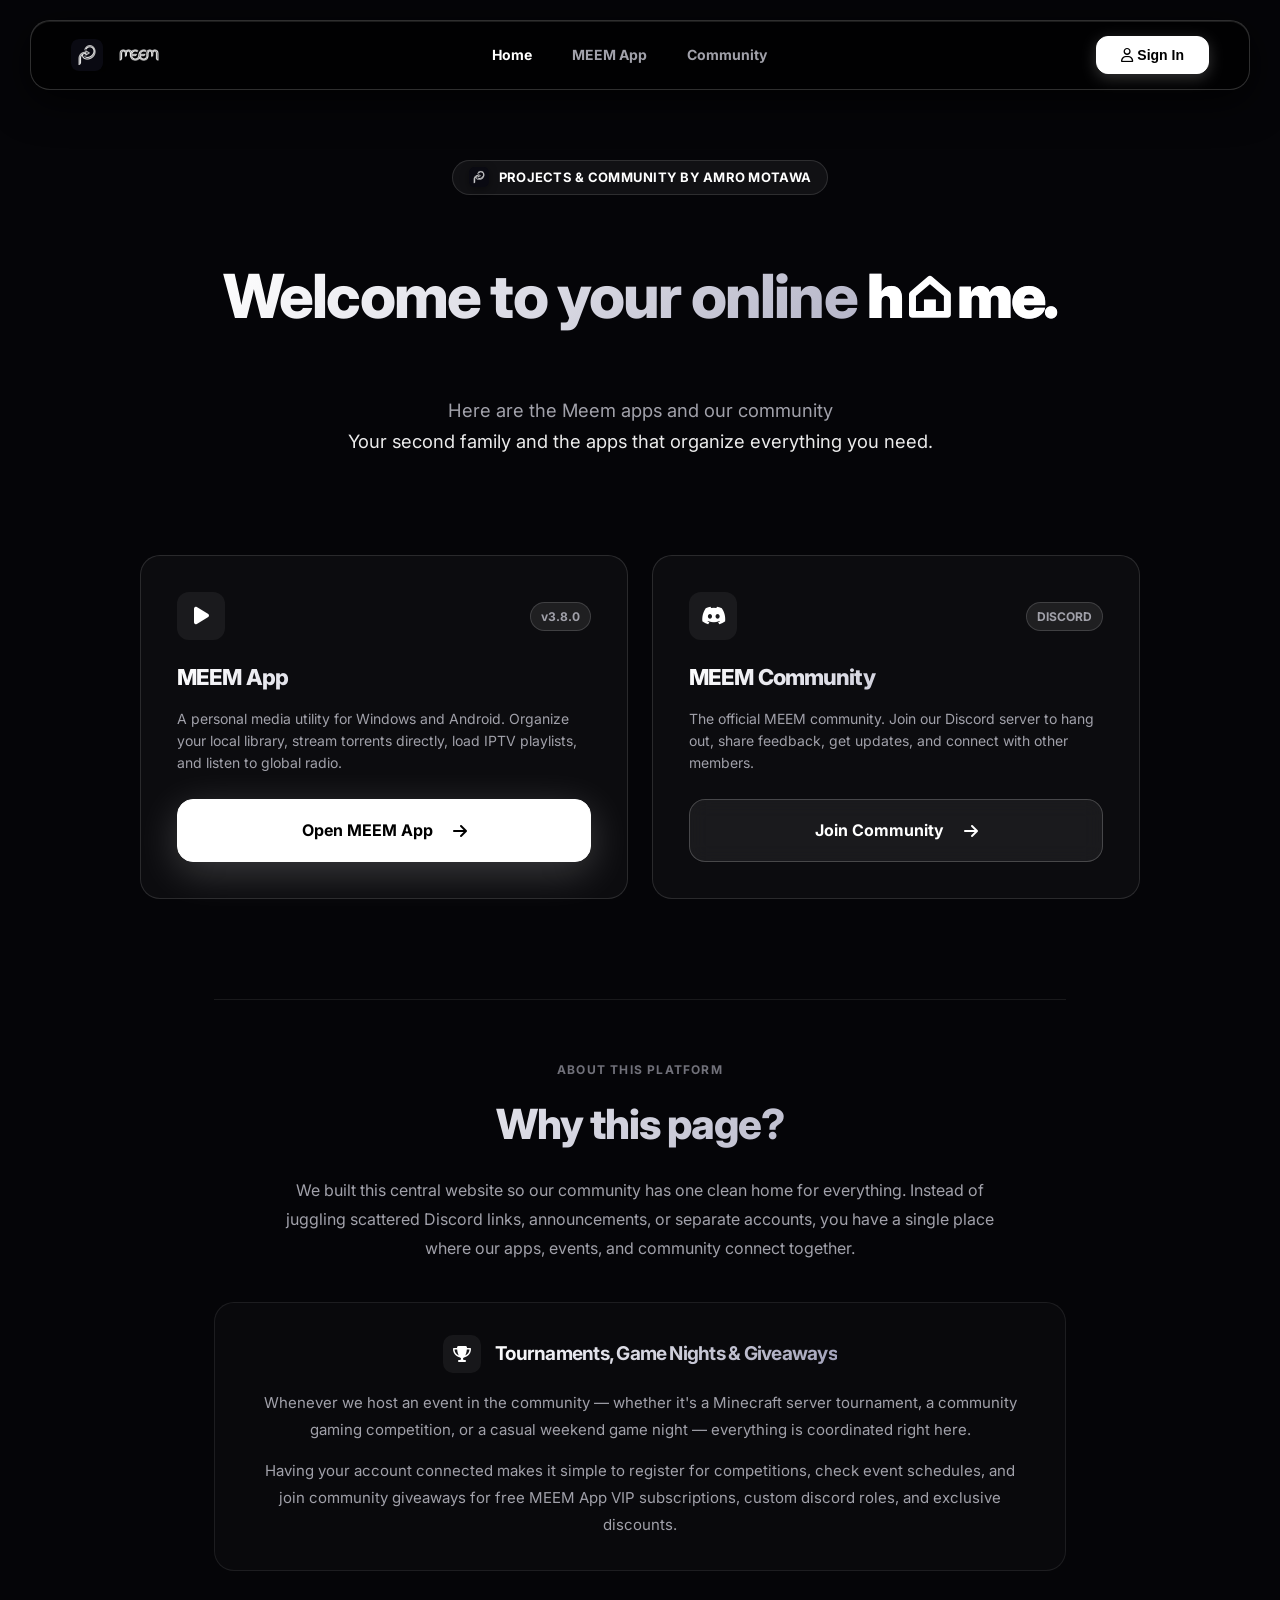
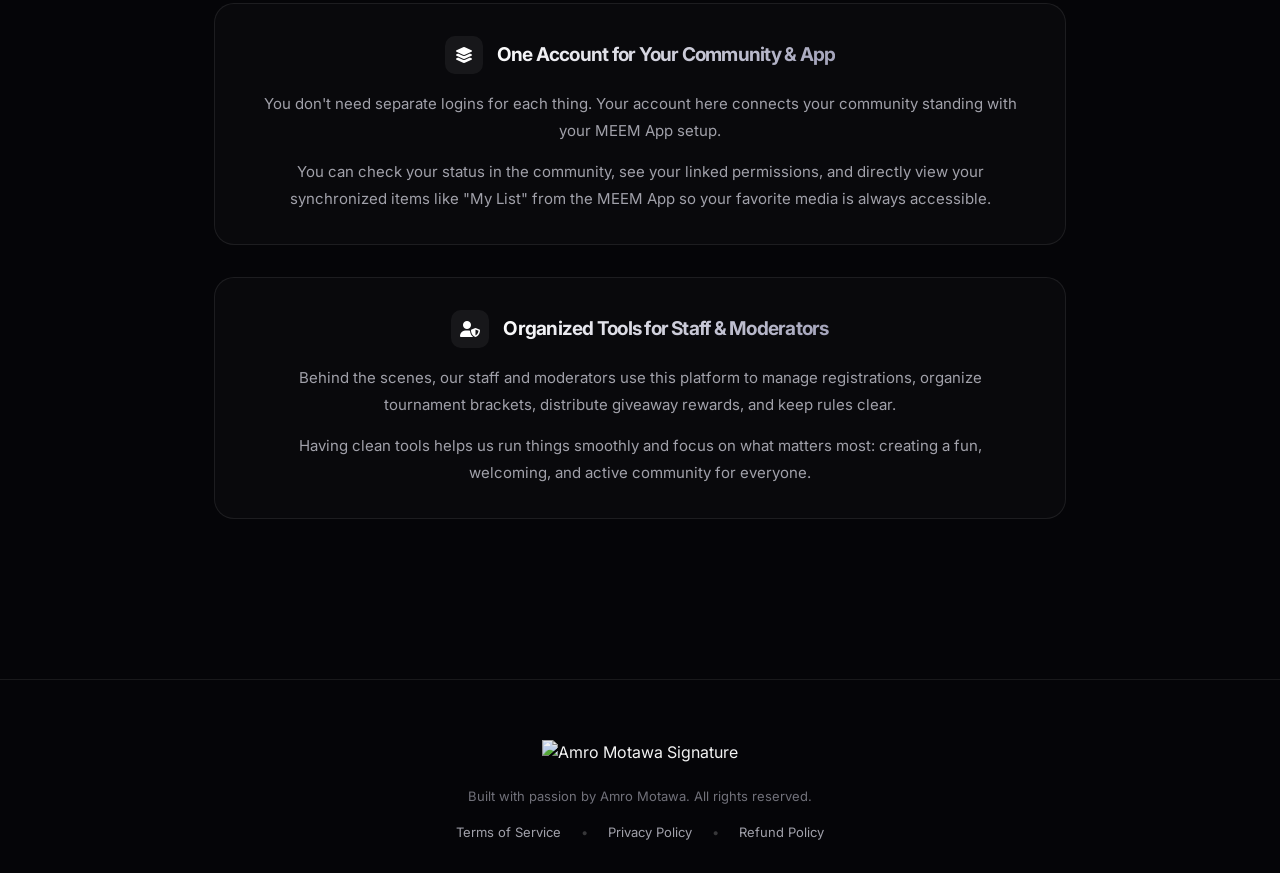
==== commit 4c3ae3f3: "Enable universal user account sync across all pages, remove GitHub button from navbar, and add profi" ====
--- a/index.html
+++ b/index.html
@@ -15,10 +15,10 @@
   <link rel="stylesheet" href="https://cdnjs.cloudflare.com/ajax/libs/font-awesome/6.4.0/css/all.min.css">
   <link rel="icon" type="image/x-icon" href="imgs/favicon.ico">
   <link rel="stylesheet" href="style.css">
+  <!-- Supabase JS Library -->
+  <script src="https://cdn.jsdelivr.net/npm/@supabase/supabase-js@2"></script>
 </head>
 <body>
-
-  
 
   <!-- Navigation Bar -->
   <nav class="main-nav">
@@ -27,15 +27,16 @@
         <img src="imgs/appicon.png" alt="MEEM Logo" class="nav-logo">
         <img src="imgs/MEEM.png" alt="MEEM" class="nav-brand-text-logo">
       </div>
-      <div class="nav-links">
+      <div class="nav-links" id="nav-links">
         <a href="./" style="color: #ffffff;">Home</a>
         <a href="player/">MEEM App</a>
         <a href="community/">Community</a>
-      </div>
-      <div class="nav-auth">
-        <a href="https://github.com/amromotaw3/MEEM" target="_blank" class="btn-nav-primary" style="text-decoration: none; display: inline-flex; align-items: center; gap: 8px;">
-          <i class="fa-brands fa-github"></i> GitHub
-        </a>
+        <a href="player/#mylist-section" id="nav-mylist" style="display: none;">My List</a>
+        <a href="player/#addons-section" id="nav-addons" style="display: none;">Addons</a>
+        <a href="player/#admin-panel-section" id="nav-admin" style="display: none;">Admin</a>
+      </div>
+      <div class="nav-auth" id="nav-auth-container">
+        <button class="btn-nav-primary" id="btn-login-nav"><i class="fa-regular fa-user"></i> Sign In</button>
       </div>
     </div>
   </nav>
@@ -185,6 +186,68 @@
     </div>
   </footer>
 
+  <!-- Auth Modal -->
+  <div class="auth-overlay" id="auth-modal" style="display: none;">
+    <div class="auth-card">
+      <button class="auth-close-btn" id="auth-close-btn"><i class="fa-solid fa-times"></i></button>
+      <div class="auth-brand">
+        <img src="imgs/appicon.png" alt="MEEM Logo" class="auth-logo-img" style="width: 60px; height: 60px; margin-bottom: 15px; border-radius: 12px; box-shadow: 0 8px 24px rgba(255, 255, 255, 0.2);">
+        <h2 class="auth-title" id="auth-modal-title">Welcome to MEEM</h2>
+        <p class="auth-subtitle" id="auth-modal-subtitle">Sign in to sync your library, manage your private vault, and explore addons.</p>
+      </div>
+      <div class="auth-tabs" id="auth-tabs">
+        <button class="auth-tab active" data-mode="login">Sign In</button>
+        <button class="auth-tab" data-mode="register">Create Account</button>
+      </div>
+      <form id="auth-form">
+        <div class="auth-field" id="auth-username-field" style="display: none;">
+          <label class="auth-label" for="auth-username">Username</label>
+          <div class="auth-input-wrap">
+            <i class="fa-regular fa-user"></i>
+            <input type="text" id="auth-username" class="auth-input" placeholder="Your username">
+          </div>
+        </div>
+        <div class="auth-field">
+          <label class="auth-label" for="auth-email">Email</label>
+          <div class="auth-input-wrap">
+            <i class="fa-regular fa-envelope"></i>
+            <input type="email" id="auth-email" class="auth-input" placeholder="you@example.com" required>
+          </div>
+        </div>
+        <div class="auth-field">
+          <label class="auth-label" for="auth-password">Password</label>
+          <div class="auth-input-wrap">
+            <i class="fa-solid fa-lock"></i>
+            <input type="password" id="auth-password" class="auth-input" placeholder="••••••••" required>
+          </div>
+        </div>
+        <button type="submit" class="auth-submit" id="auth-submit-btn">Sign In</button>
+      </form>
+      <form id="auth-otp-form" style="display: none;">
+        <div class="auth-field">
+          <label class="auth-label" for="auth-otp-code">Verification Code</label>
+          <div class="auth-input-wrap">
+            <i class="fa-solid fa-key"></i>
+            <input type="text" id="auth-otp-code" class="auth-input" placeholder="6-digit code" required>
+          </div>
+          <p style="font-size: 12px; color: var(--text-secondary); margin-top: 8px;">Enter the code we sent to your email.</p>
+        </div>
+        <button type="submit" class="auth-submit" id="auth-otp-submit-btn">Verify & Login</button>
+      </form>
+      <div style="margin-top: 15px; border-top: 1px solid var(--glass-border); padding-top: 15px; display: flex; gap: 10px;">
+        <button id="oauth-google" class="oauth-btn oauth-google"><i class="fa-brands fa-google"></i> Google</button>
+        <button id="oauth-discord" class="oauth-btn oauth-discord"><i class="fa-brands fa-discord"></i> Discord</button>
+      </div>
+      <button type="button" id="btn-auth-back" class="btn-auth-back">Back</button>
+      <div class="auth-msg" id="auth-msg"></div>
+    </div>
+  </div>
+
+  <!-- Toast Notification Container -->
+  <div class="toast-container" id="toast-container"></div>
+
+  <!-- Main JavaScript File -->
+  <script src="script.js"></script>
 </body>
 </html>
 
--- a/style.css
+++ b/style.css
@@ -2451,7 +2451,159 @@
   }
 }
 
-
-
-
-
+/* ═══ User Profile Badge & Dropdown ═══ */
+.nav-profile-badge {
+  position: relative;
+  display: inline-flex;
+  align-items: center;
+  gap: 10px;
+  background: rgba(255, 255, 255, 0.06);
+  border: 1px solid rgba(255, 255, 255, 0.15);
+  border-radius: 12px;
+  padding: 6px 14px 6px 8px;
+  cursor: pointer;
+  transition: all 0.2s cubic-bezier(0.16, 1, 0.3, 1);
+  user-select: none;
+}
+
+.nav-profile-badge:hover,
+.nav-profile-badge.active {
+  background: rgba(255, 255, 255, 0.12);
+  border-color: rgba(255, 255, 255, 0.3);
+}
+
+.nav-avatar {
+  width: 32px;
+  height: 32px;
+  border-radius: 8px;
+  object-fit: cover;
+  background: #000;
+  border: 1px solid rgba(255, 255, 255, 0.2);
+}
+
+.nav-username {
+  font-size: 14px;
+  font-weight: 700;
+  color: #ffffff;
+  max-width: 110px;
+  white-space: nowrap;
+  overflow: hidden;
+  text-overflow: ellipsis;
+}
+
+.nav-dropdown-icon {
+  font-size: 11px;
+  color: #a1a1aa;
+  transition: transform 0.2s;
+}
+
+.nav-profile-badge.active .nav-dropdown-icon {
+  transform: rotate(180deg);
+}
+
+.nav-dropdown {
+  position: absolute;
+  top: calc(100% + 10px);
+  right: 0;
+  min-width: 220px;
+  background: #0d0d14;
+  border: 1px solid rgba(255, 255, 255, 0.15);
+  border-radius: 14px;
+  box-shadow: 0 16px 40px rgba(0, 0, 0, 0.85);
+  padding: 10px;
+  display: none;
+  flex-direction: column;
+  gap: 4px;
+  z-index: 10000;
+  backdrop-filter: blur(20px);
+  -webkit-backdrop-filter: blur(20px);
+}
+
+.nav-dropdown.active {
+  display: flex !important;
+  animation: fadeInDown 0.2s ease-out;
+}
+
+@keyframes fadeInDown {
+  from { opacity: 0; transform: translateY(-8px); }
+  to { opacity: 1; transform: translateY(0); }
+}
+
+.dropdown-header {
+  padding: 8px 10px;
+  display: flex;
+  flex-direction: column;
+}
+
+.dropdown-name {
+  font-weight: 800;
+  font-size: 14px;
+  color: #ffffff;
+}
+
+.dropdown-email {
+  font-size: 12px;
+  color: #71717a;
+  white-space: nowrap;
+  overflow: hidden;
+  text-overflow: ellipsis;
+}
+
+.dropdown-divider {
+  height: 1px;
+  background: rgba(255, 255, 255, 0.08);
+  margin: 6px 0;
+}
+
+.dropdown-item {
+  display: flex;
+  align-items: center;
+  gap: 10px;
+  padding: 9px 12px;
+  color: #d4d4d8;
+  font-size: 13px;
+  font-weight: 600;
+  text-decoration: none;
+  border-radius: 8px;
+  transition: background 0.15s, color 0.15s;
+  background: none;
+  border: none;
+  width: 100%;
+  text-align: left;
+  cursor: pointer;
+}
+
+.dropdown-item i {
+  font-size: 14px;
+  color: #a1a1aa;
+  width: 16px;
+  text-align: center;
+}
+
+.dropdown-item:hover {
+  background: rgba(255, 255, 255, 0.08);
+  color: #ffffff;
+}
+
+.dropdown-item:hover i {
+  color: #ffffff;
+}
+
+.dropdown-item.logout-btn {
+  color: #ef4444;
+}
+
+.dropdown-item.logout-btn i {
+  color: #ef4444;
+}
+
+.dropdown-item.logout-btn:hover {
+  background: rgba(239, 68, 68, 0.15);
+  color: #f87171;
+}
+
+
+
+
+
+
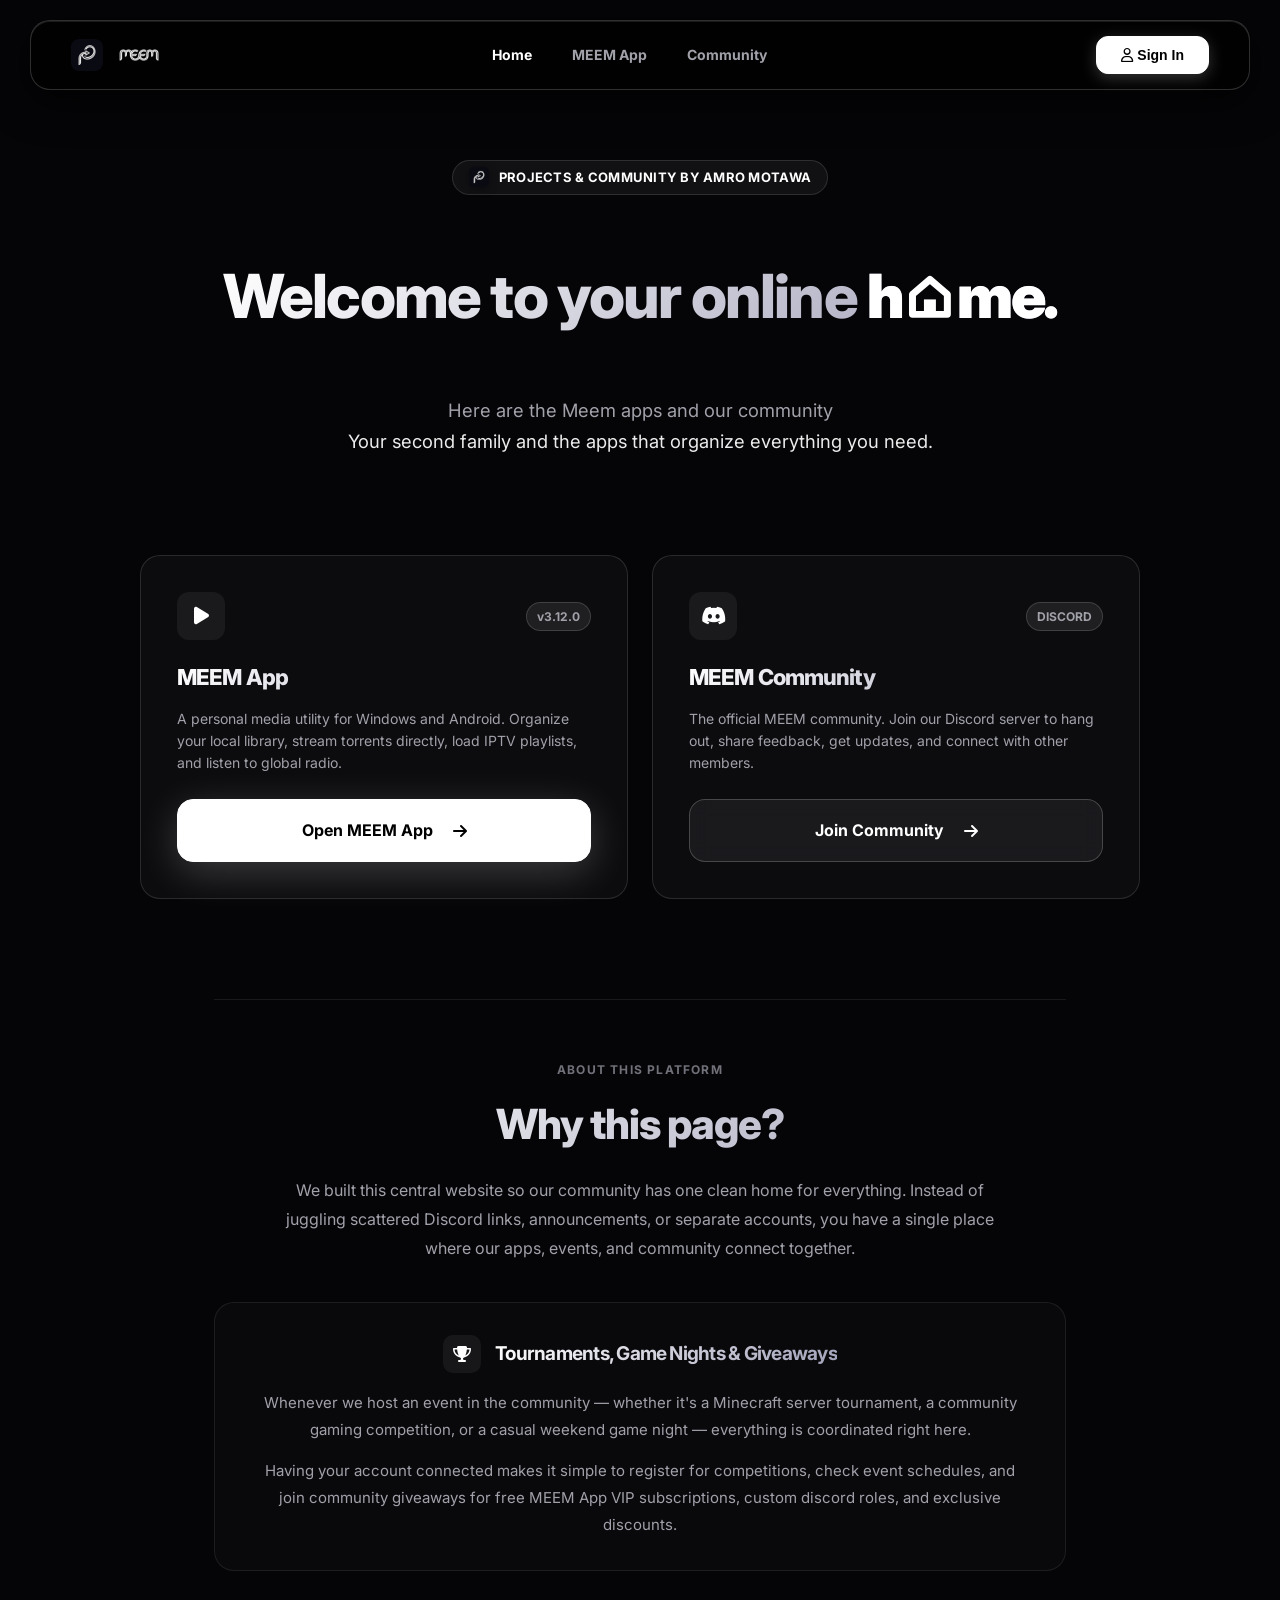
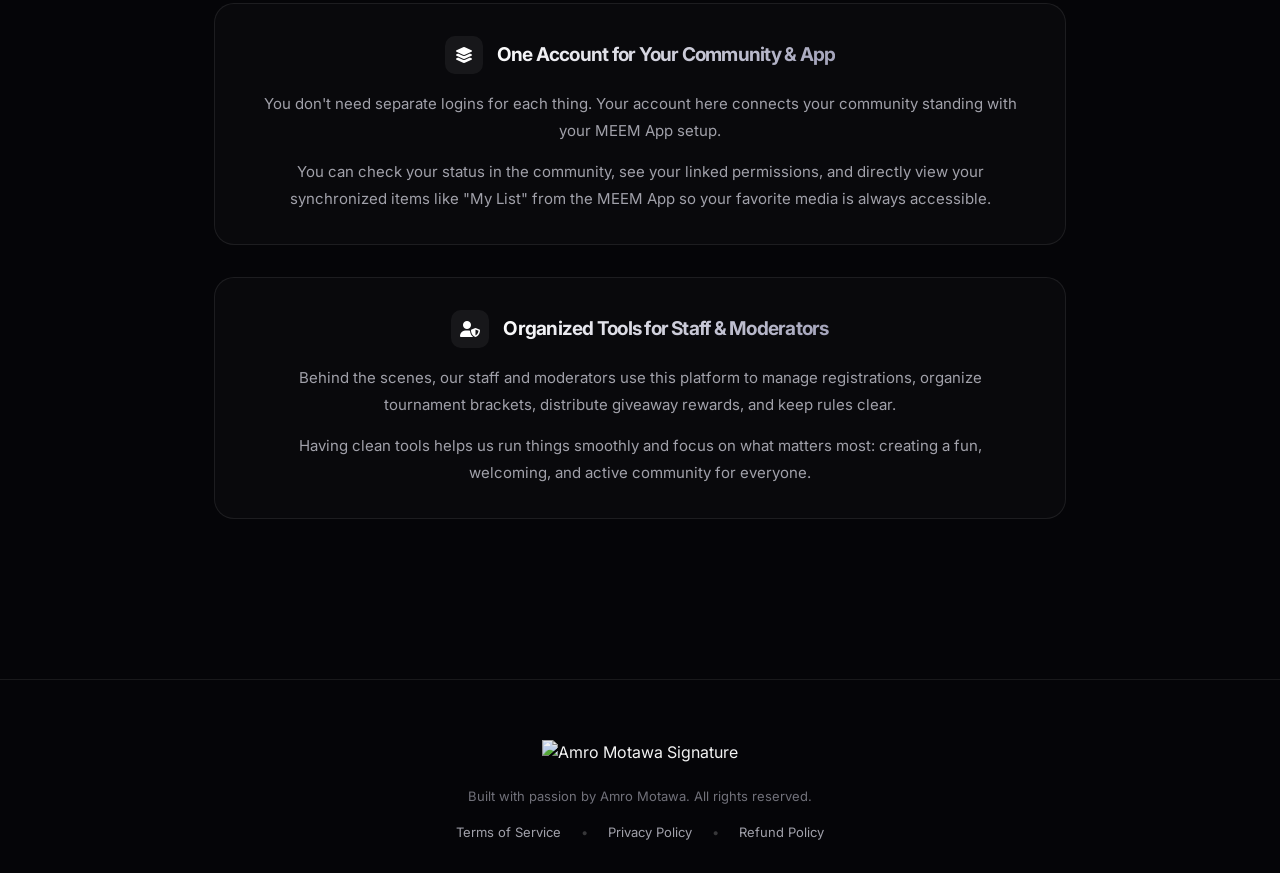
==== commit 95e1d4b4: "Update landing page: sync VIP features (Characters Collection, Smart Auto-Play, YouTube add-on), fix" ====
--- a/index.html
+++ b/index.html
@@ -66,7 +66,7 @@
               <div style="width: 48px; height: 48px; border-radius: 12px; background: rgba(255,255,255,0.06); display: flex; align-items: center; justify-content: center; font-size: 20px; color: #fff;">
                 <i class="fa-solid fa-play"></i>
               </div>
-              <span style="font-size: 12px; font-weight: 700; padding: 4px 10px; border-radius: 20px; background: rgba(255,255,255,0.08); border: 1px solid rgba(255,255,255,0.15); color: #a1a1aa;">v3.8.0</span>
+              <span style="font-size: 12px; font-weight: 700; padding: 4px 10px; border-radius: 20px; background: rgba(255,255,255,0.08); border: 1px solid rgba(255,255,255,0.15); color: #a1a1aa;">v3.12.0</span>
             </div>
             <h2 style="font-size: 22px; font-weight: 800; color: #fff; margin-bottom: 12px;">MEEM App</h2>
             <p style="font-size: 14px; color: #a1a1aa; line-height: 1.6; margin-bottom: 24px;">
